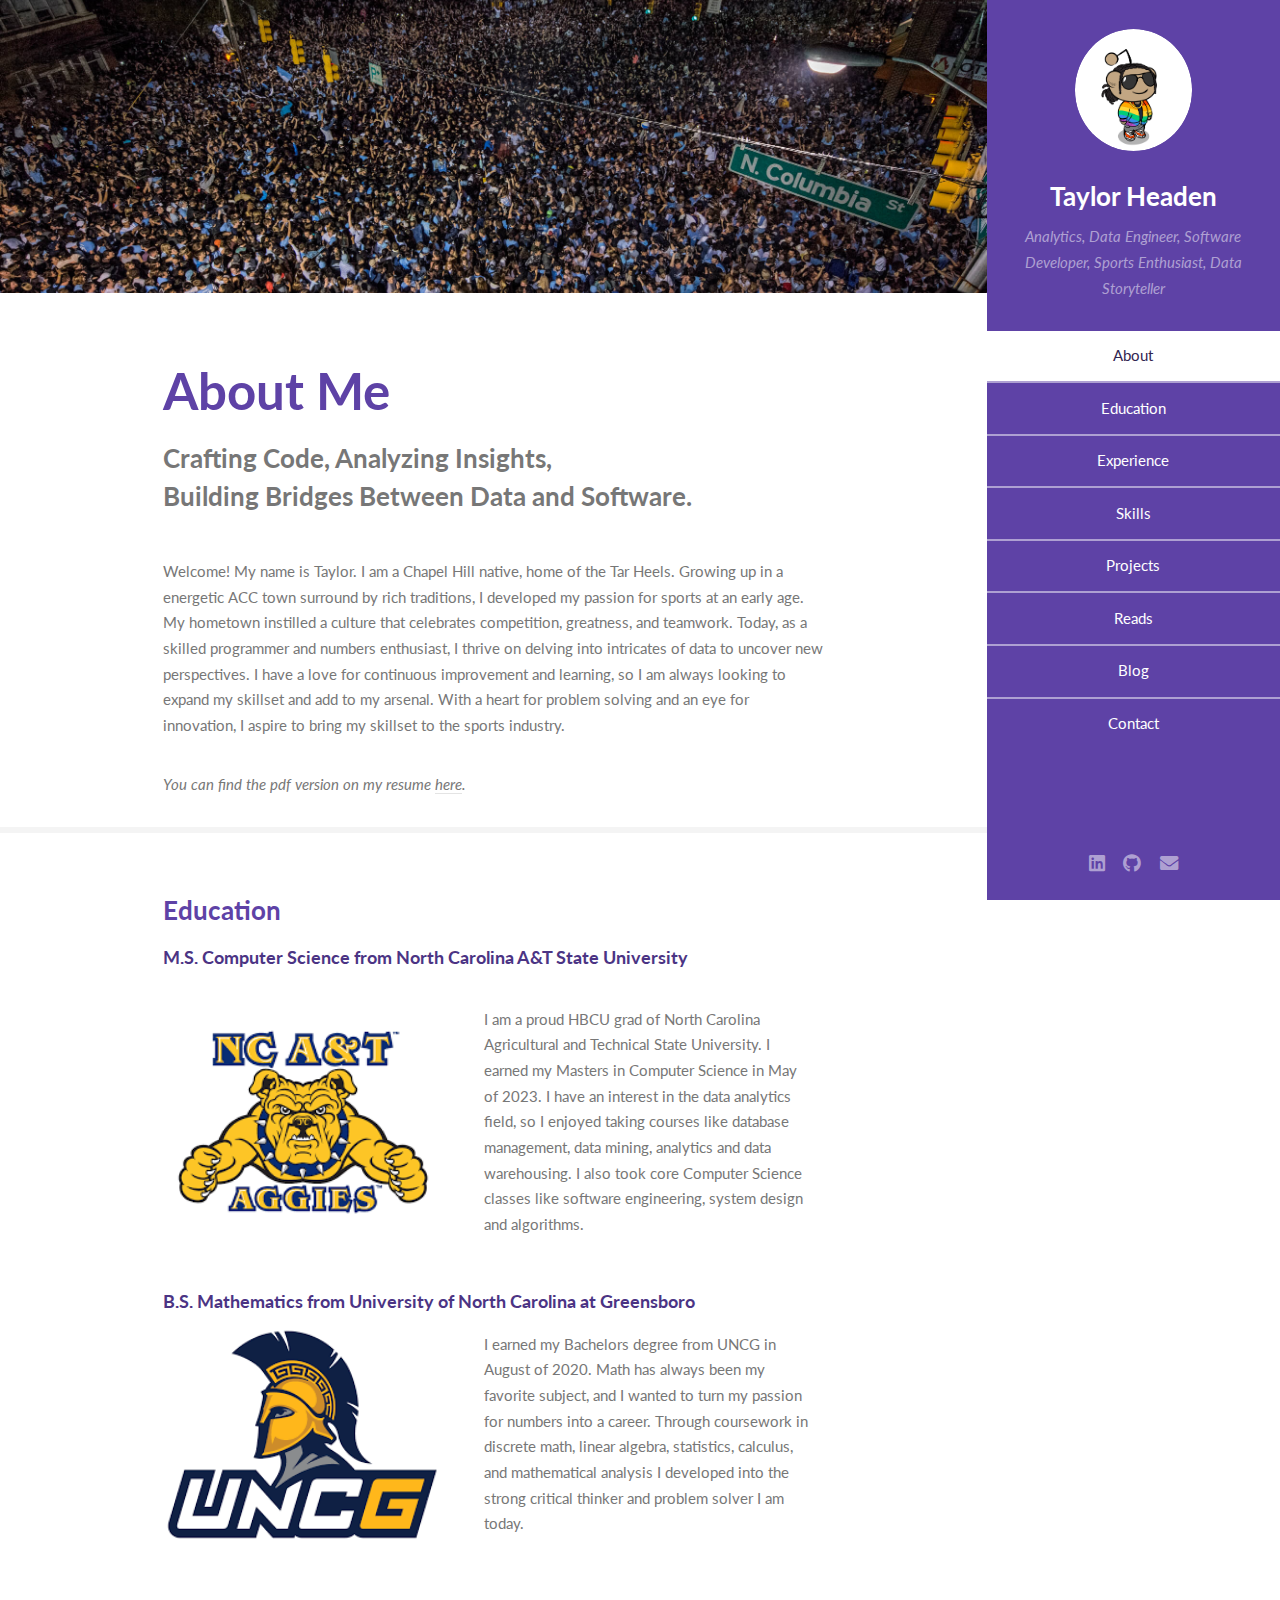
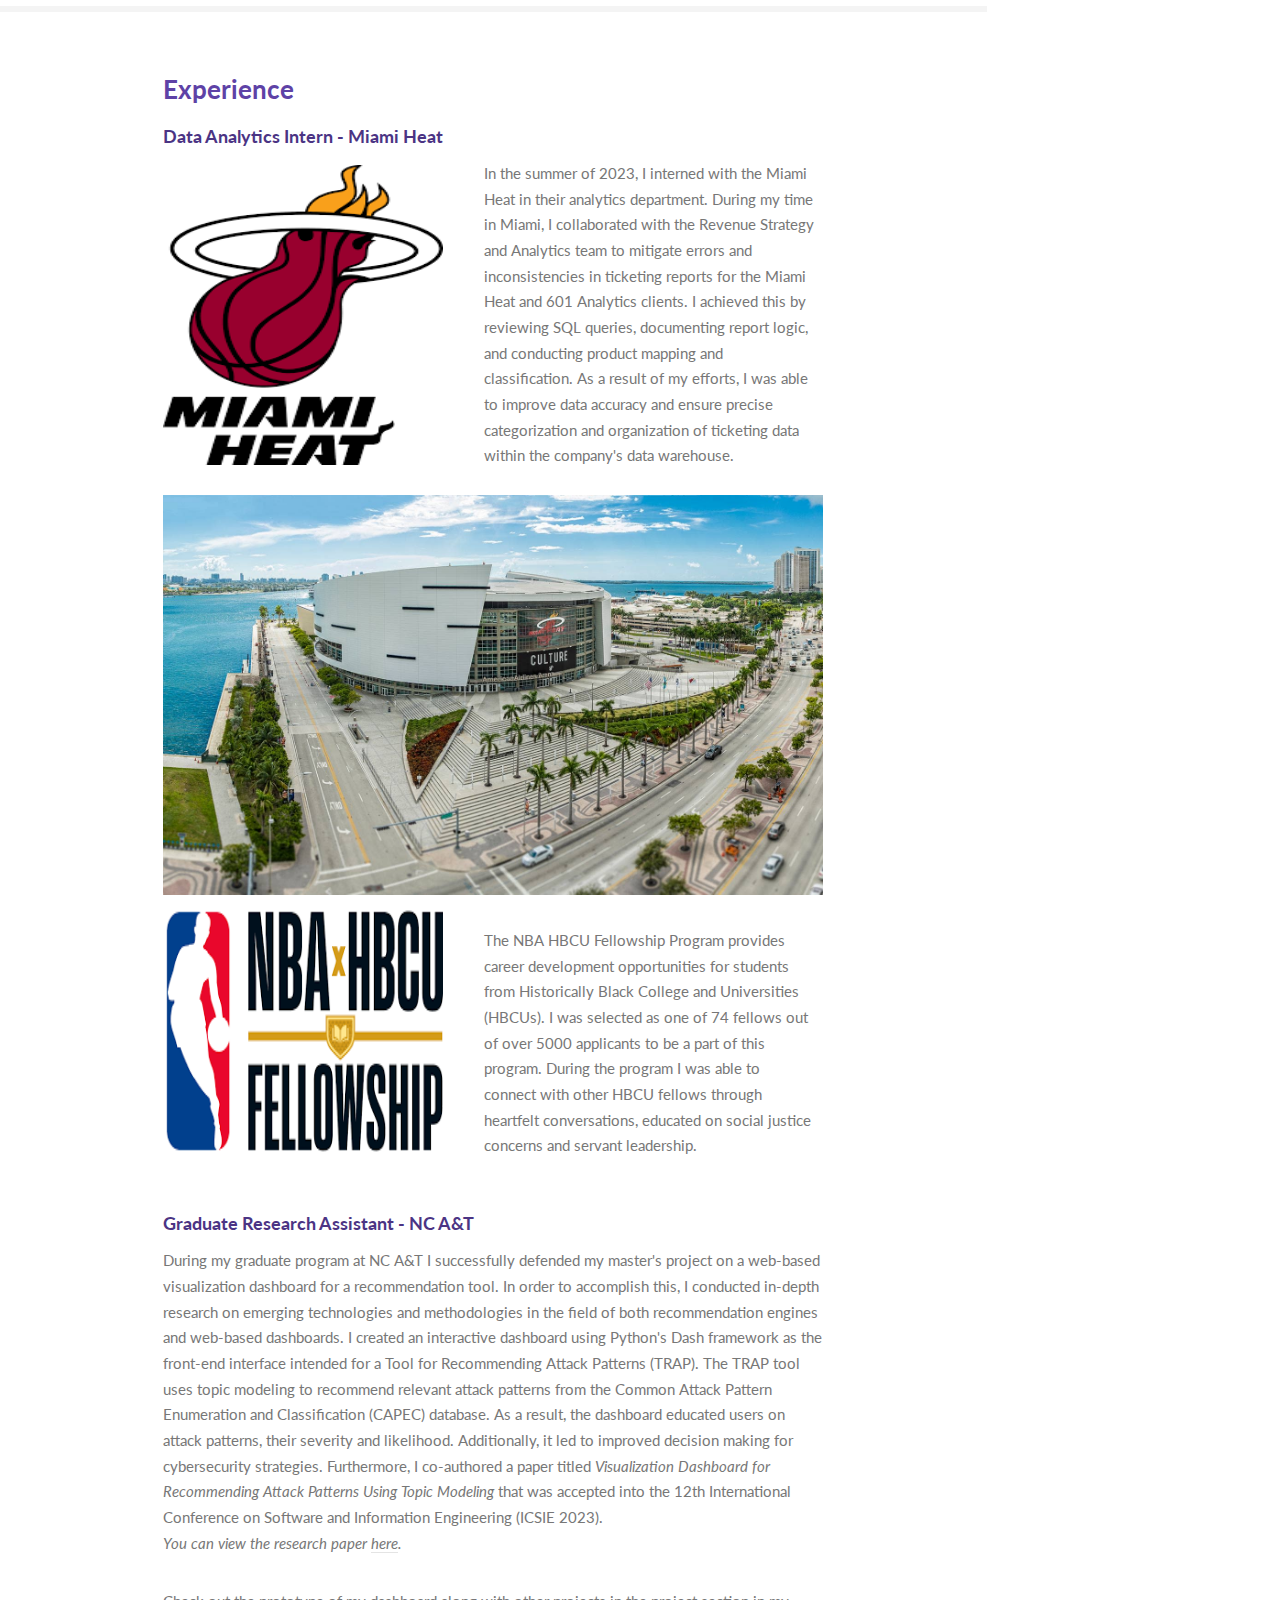
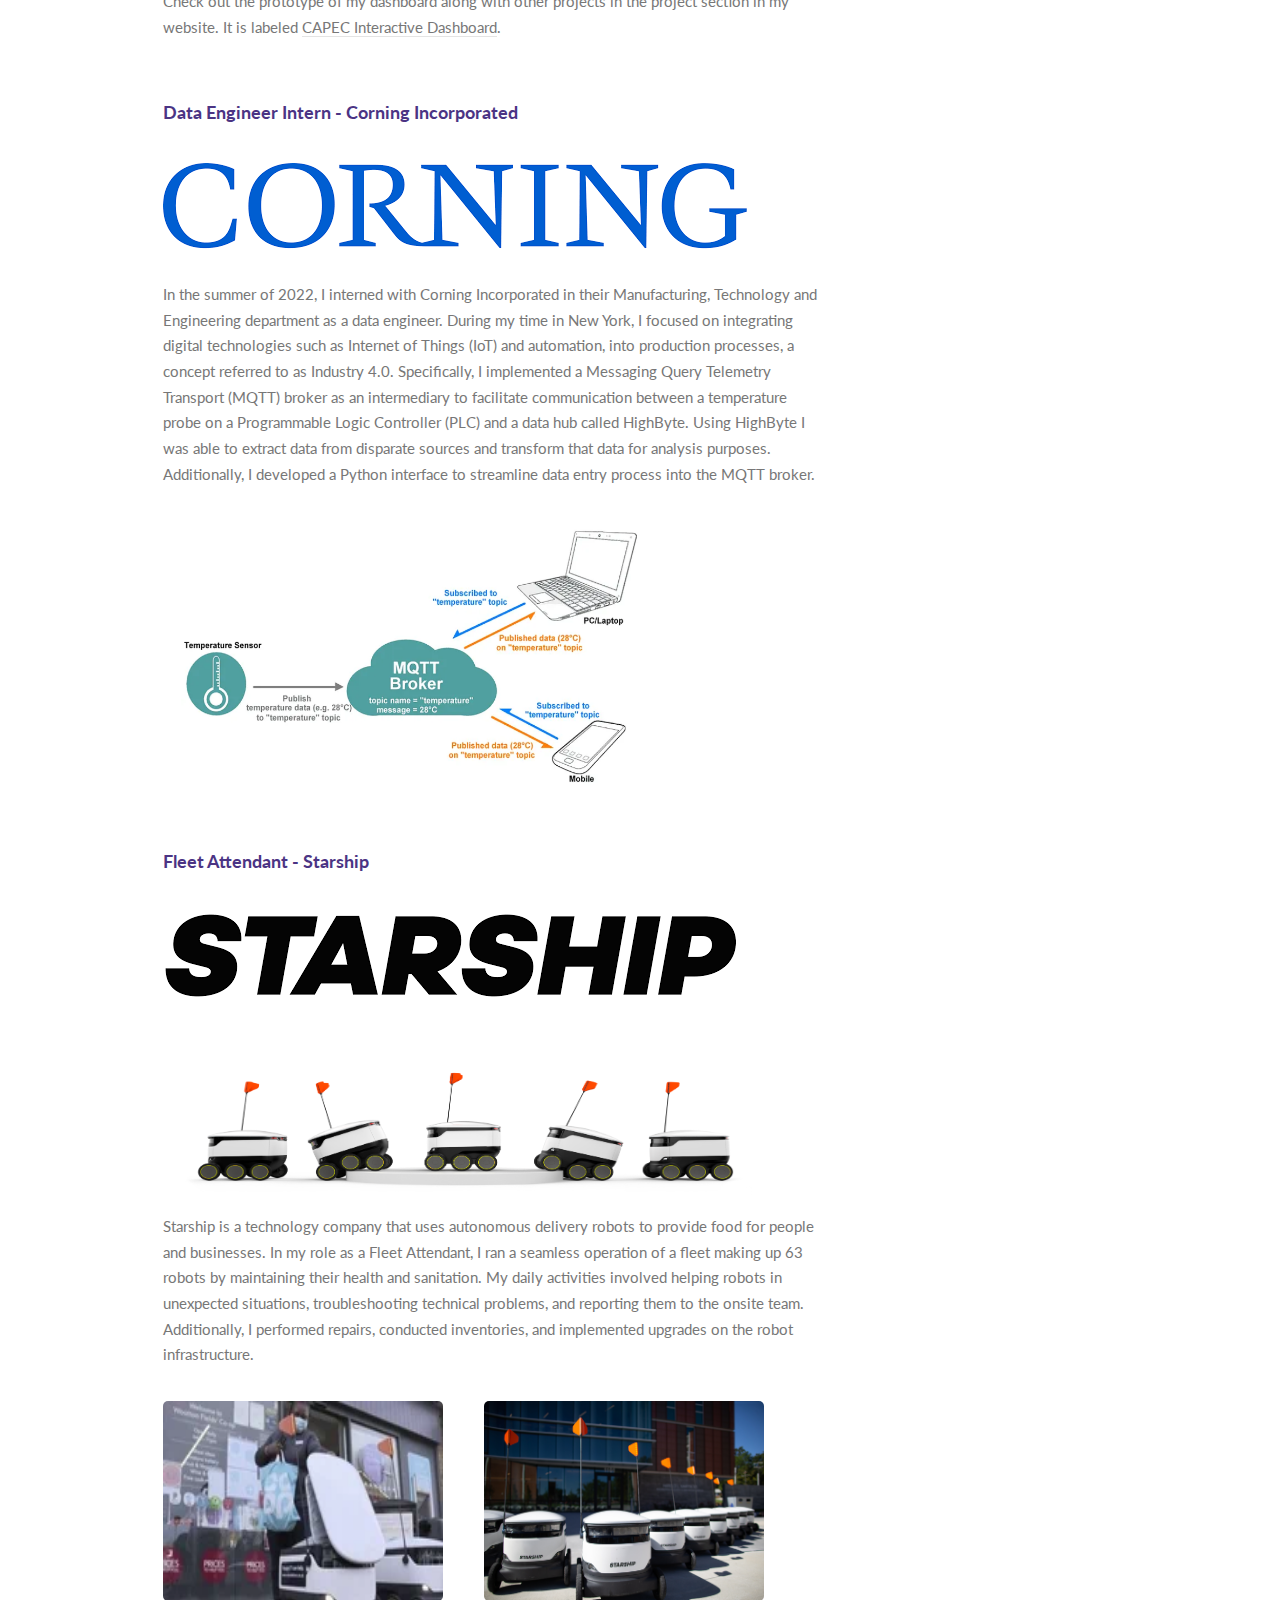
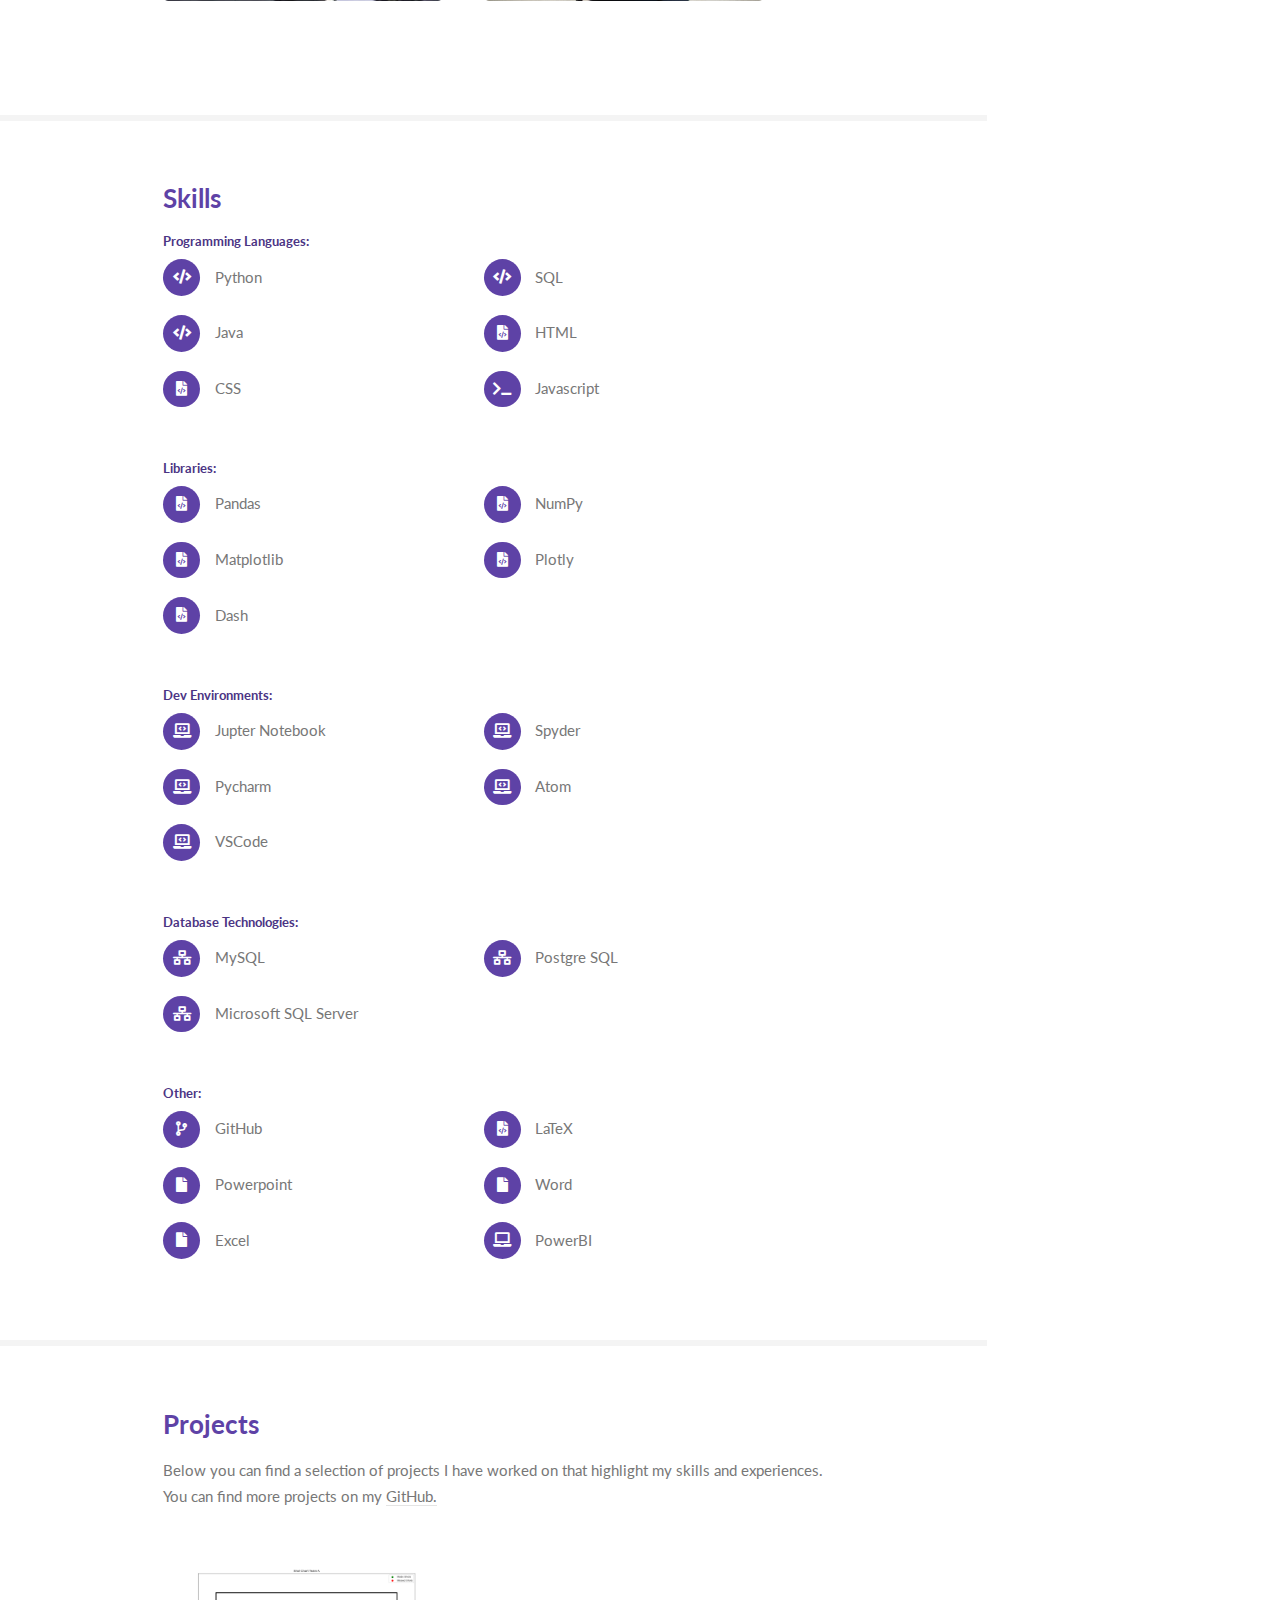
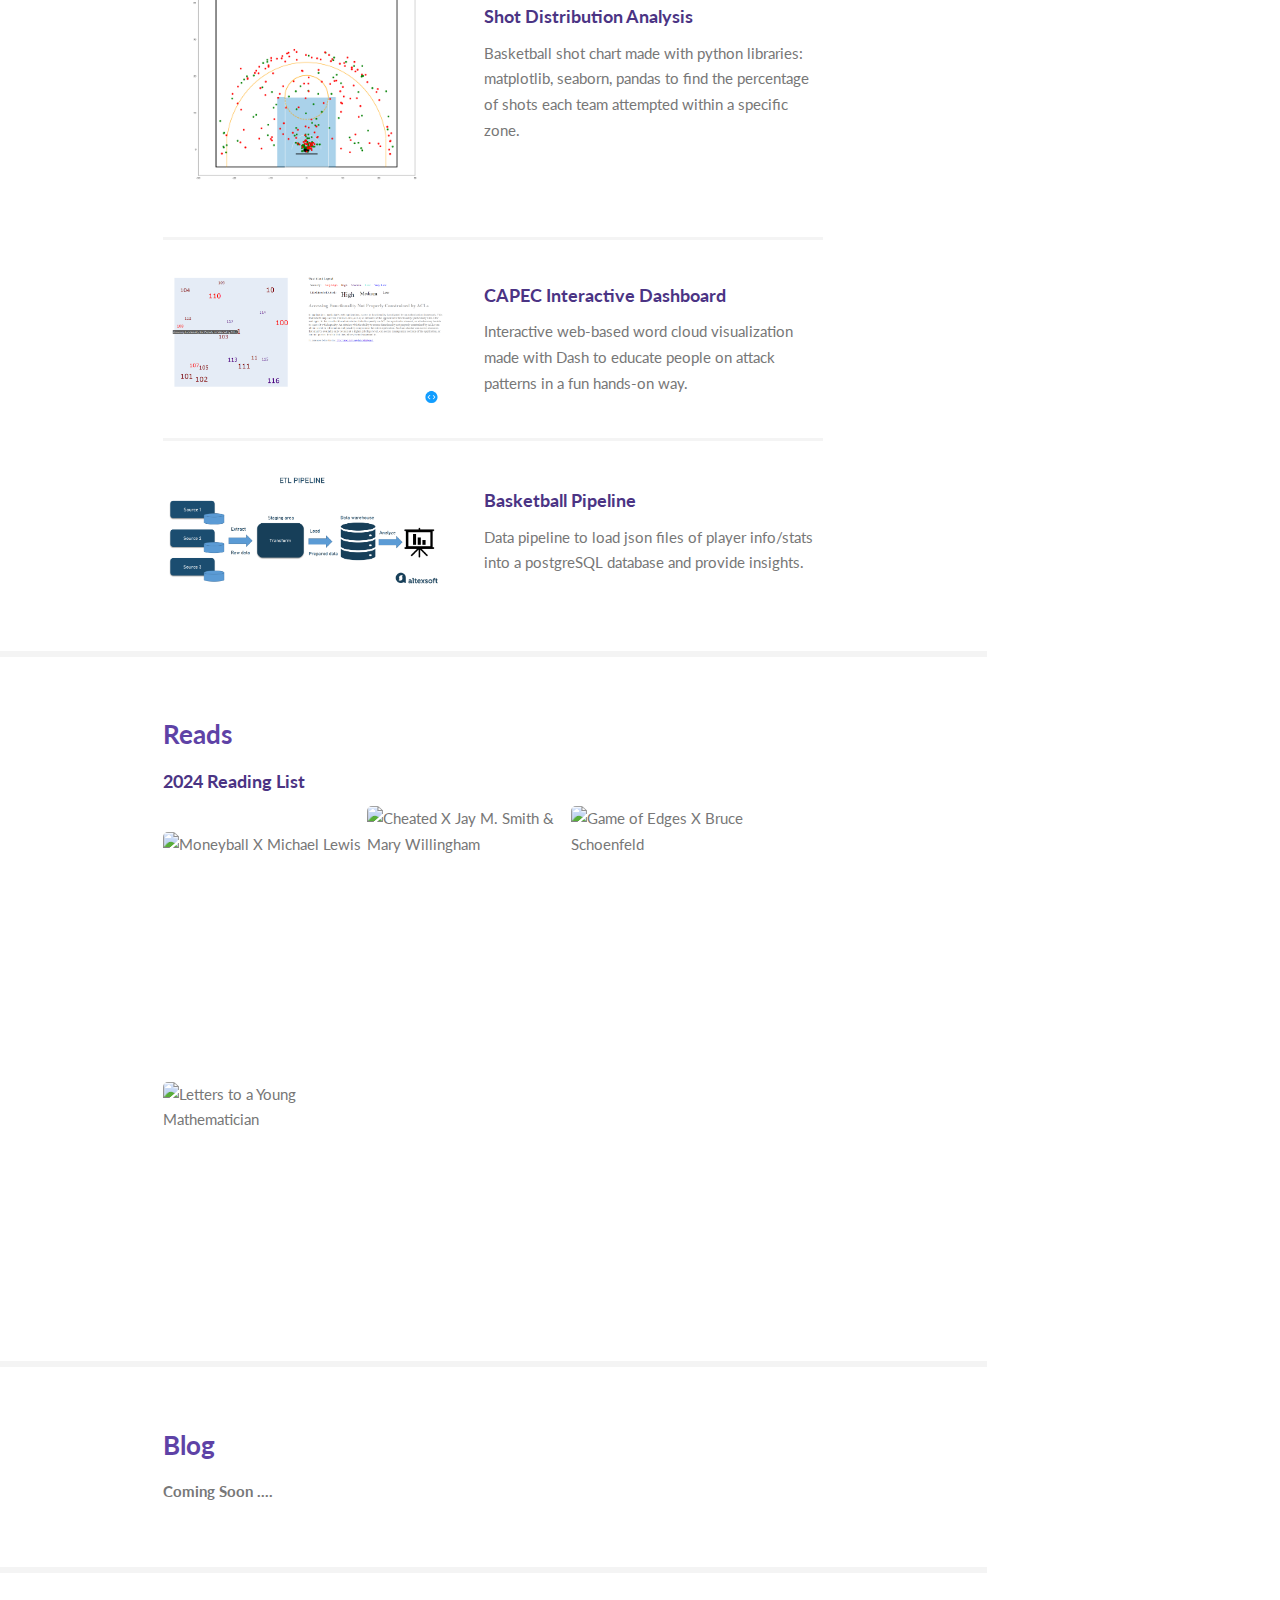
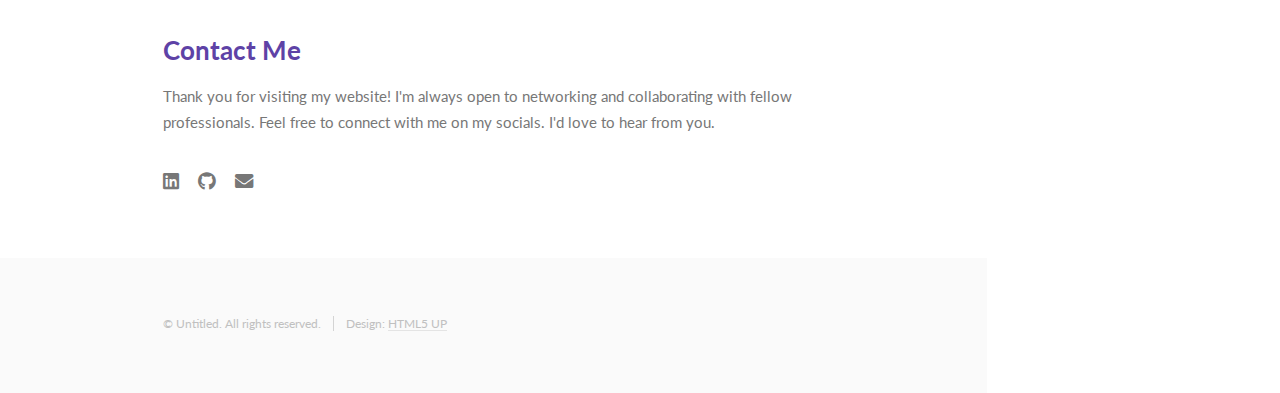
==== index.html @ 5b816ef4 "Update index.html" ====
<!DOCTYPE HTML>
<!--
	Read Only by HTML5 UP
	html5up.net | @ajlkn
	Free for personal and commercial use under the CCA 3.0 license (html5up.net/license)
	purple #5e42a6
	dark 49, 36, 80
	indigo 81, 83, 131
	socials #aea0d2
-->
<html>
	<head>
		<title>Taylor's Portfolio Website</title>
		<meta charset="utf-8" />
		<meta name="viewport" content="width=device-width, initial-scale=1, user-scalable=no" />
		<link rel="stylesheet" href="assets/css/main.css" />
	</head>
	<body class="is-preload">

		<!-- Header -->
			<section id="header">
				<header>
					<span class="image avatar"><img src="images/avatar.png" alt="" /></span>
					<h1 id="logo"><a href="#">Taylor Headen</a></h1>
					<p>Analytics,
					Data Engineer,
					Software Developer,
					Sports Enthusiast,
					Data Storyteller</p>
				</header>
				<nav id="nav">
					<ul>
						<li><a href="#one" class="active">About</a></li>
						<li><a href="#two">Education</a></li>
						<li><a href="#three">Experience</a></li>
						<li><a href="#four">Skills</a></li>
						<li><a href="#five">Projects</a></li>
						<li><a href="#six">Reads</a></li>
						<li><a href="#seven">Blog</a></li>
						<li><a href="#eight">Contact</a></li>
					</ul>
				</nav>
				<footer>
					<ul class="icons">
						<li><a href="https://www.linkedin.com/in/taylor-headen-b6b1b6260" class="icon brands fa-linkedin"><span class="label">Twitter</span></a></li>
						<li><a href="https://github.com/IceeCodee" class="icon brands fa-github"><span class="label">Github</span></a></li>
						<li><a href="mailto:taylor21headen@gmail.com" class="icon solid fa-envelope"><span class="label">Email</span></a></li>
					</ul>
				</footer>
			</section>

		<!-- Wrapper -->
			<div id="wrapper">

				<!-- Main -->
					<div id="main">

						<!-- One -->
							<section id="one">
								<div class="image main" data-position="center">
									<img src="images/chapel_hill.jpg" alt="" />
								</div>
								<div class="container">
									<header class="major">
										<h2>About Me</h2>
										<p>Crafting Code, Analyzing Insights,<br />
										Building Bridges Between Data and Software</a>.</p>
									</header>
									<p>
										Welcome! My name is Taylor. I am a Chapel Hill native, home of the Tar Heels. Growing up in a energetic ACC town surround by rich traditions, I developed my passion for sports at an early age. My hometown instilled a culture that celebrates competition, greatness, and teamwork.
										Today, as a skilled programmer and numbers enthusiast, I thrive on delving into intricates of data to uncover
										new perspectives. I have a love for continuous improvement and learning, so I am always looking to expand my skillset and add to my arsenal.
										With a heart for problem solving and an eye for innovation, I aspire to bring my skillset to the sports industry.
									</p>
									<i>You can find the pdf version on  my resume <a href='images/resume-12.23.pdf' target="_blank">here</a>.</i>
								</div>
							</section>

						<!-- Two -->
						<section id='two'>
							<div class='container'>
								<h3>Education</h3>
								<h4>M.S. Computer Science from North Carolina A&T State University</h4>
								<div class="features">
									<article>
										<a class="image"><img src='images/NC-AT.png' alt='ncat logo'/></a>
										<div class="inner">
											<p>I am a proud HBCU grad of North Carolina Agricultural and Technical State University. I earned my Masters in Computer Science in May of 2023. I have an interest in the data analytics field, so I enjoyed taking courses like database management, data mining, analytics and data warehousing. I also took core Computer Science classes like software engineering, system design and algorithms.</p>
										</div>
										<br><br>
								<h4>B.S. Mathematics from University of North Carolina at Greensboro</h4>
								<div class="features">
									<article>
										<a class="image"><img src='images/UNCG.png' alt='uncg logo'/></a>
										<div class="inner">
											<p>I earned my Bachelors degree from UNCG in August of 2020. Math has always been my favorite subject, and I wanted to turn my passion for numbers into a career. Through coursework in discrete math, linear algebra, statistics, calculus, and mathematical analysis I developed into the strong critical thinker and problem solver I am today.</p>
										</div>
							</div>
						</section>

						<!-- Three -->
						<section id='three'>
							<div class='container'>
								<h3>Experience</h3>

								<h4>Data Analytics Intern - Miami Heat</h4>
								<div class="features">
									<article>
										<a class="image"><img src='images/miami_logo.png' alt='miami heat logo' height='300'/></a>
										<div class="inner">
											<p>
												In the summer of 2023, I interned with the Miami Heat in their analytics department.
												 During my time in Miami, I collaborated with the Revenue Strategy and Analytics team to mitigate
												 errors and inconsistencies in ticketing reports for the Miami Heat and 601 Analytics clients. I
												 achieved this by reviewing SQL queries, documenting report logic, and conducting product mapping
												 and classification. As a result of my efforts, I was able to improve data accuracy and ensure precise
												  categorization and organization of ticketing data within the company's data warehouse.
												</p>
										</div>
										<br><br>
								<img class='resize' src='images/kaseya.jpg' alt='picture of kaseya center' height="400" width='850'/>
								<a class="image"><img src='images/nba_hbcu.png' alt='nba X hbcu logo' height='250'/></a>
								<div class="inner">
									<br>
									<p>
										The NBA HBCU Fellowship Program provides career development opportunities for students from Historically Black College and Universities (HBCUs).
										I was selected as one of 74 fellows out of over 5000 applicants to be a part of this program. During the program I was able to connect with other HBCU
										fellows through heartfelt conversations, educated on social justice concerns and servant leadership.
									</p>
								</div>
								<br><br><br>
								<h4>Graduate Research Assistant - NC A&T </h4>
									<p>
										During my graduate program at NC A&T I successfully defended my master's project on a web-based visualization dashboard for a recommendation tool.
										In order to accomplish this, I conducted in-depth research on emerging technologies and methodologies in the field of both recommendation engines and web-based dashboards.
										I created an interactive dashboard using Python's Dash framework as the front-end interface intended for a Tool for Recommending Attack Patterns (TRAP). The TRAP tool uses
										topic modeling to recommend relevant attack patterns from the Common Attack Pattern Enumeration and Classification (CAPEC) database. As a result, the dashboard educated
										users on attack patterns, their severity and likelihood. Additionally, it led to improved decision making for cybersecurity strategies.
										Furthermore, I co-authored a paper titled <i>Visualization Dashboard for Recommending Attack Patterns Using Topic Modeling</i> that was accepted into the 12th International
										Conference on Software and Information Engineering (ICSIE 2023).<br> <i>You can view the research paper <a href='images/ICSIE2023-14.pdf' target="_blank">here</a>.</i>
										</p>
										<p>Check out the prototype of my dashboard  along with other projects in the project section in my website. It is labeled <a href="#five">CAPEC Interactive Dashboard</a>.
										<br><br>
								<h4> Data Engineer Intern - Corning Incorporated</h4>
								<br>
								<img class='resize' src='images/corning.jpg' alt='corning inc. logo'/>
								<br><br>
								<p>
									In the summer of 2022, I interned with Corning Incorporated in their Manufacturing, Technology and Engineering department as a data engineer.
									During my time in New York, I focused on integrating digital technologies such as Internet of Things (IoT) and automation, into production processes, a concept referred to as Industry 4.0.
									Specifically, I implemented a Messaging Query Telemetry Transport (MQTT) broker as an intermediary to facilitate communication between a temperature probe on a Programmable Logic Controller (PLC) and a data hub
									called HighByte. Using HighByte I was able to extract data from disparate sources and transform that data for analysis purposes. Additionally, I developed a Python interface to streamline data entry
									process into the MQTT broker.</p>
									<img class='resize' src='images/mqtt.png' alt='mqtt broker' width="500"/>
								<br><br><br>
								<h4>Fleet Attendant - Starship</h4>
								<br>
								<img class='resize' src='images/starship.png' alt='starship logo'/>
								<img class='resize' src='images/Starship_climbing_banner.png' alt='starship logo' height="200" width='600'/>
								<p>
									Starship is a technology company that uses autonomous delivery robots to provide food for people and
									businesses. In my role as a Fleet Attendant, I ran a seamless operation of a fleet making up 63
									robots by maintaining their health and sanitation. My daily activities involved helping robots
									in unexpected situations, troubleshooting technical problems, and reporting them to the onsite team.
									Additionally, I performed repairs, conducted inventories, and implemented upgrades on the robot infrastructure.
								</p>
															<a class="image"><img src="images/starship_gif.webp" alt="starship gif" height='200'></a>
								<a class="image"><img src="images/starship_robotfleet.jpg" alt="starship fleet" height='200'></a>
								<br><br><br>
							</div>
						</section>


						<!-- Four -->
							<section id="four">
								<div class="container">
									<h3>Skills</h3>

									<h5>Programming Languages: </h5>
									<ul class="feature-icons">
										<li class="icon solid fa-code">Python</li>
										<li class="icon solid fa-code">SQL</li>
										<li class="icon solid fa-code">Java</li>
										<li class='icon solid fa-file-code'>HTML</li>
										<li class="icon solid fa-file-code">CSS</li>
										<li class="icon solid fa-terminal">Javascript</li>
									</ul>

									<h5>Libraries: </h5>
									<ul class="feature-icons">
										<li class='icon solid fa-file-code'>Pandas</li>
										<li class='icon solid fa-file-code'>NumPy</li>
										<li class='icon solid fa-file-code'>Matplotlib</li>
										<li class='icon solid fa-file-code'>Plotly</li>
										<li class='icon solid fa-file-code'>Dash</li>

									</ul>

									<h5>Dev Environments: </h5>
									<ul class="feature-icons">
										<li class="icon solid fa-laptop-code">Jupter Notebook</li>
										<li class="icon solid fa-laptop-code">Spyder</li>
										<li class="icon solid fa-laptop-code">Pycharm</li>
										<li class="icon solid fa-laptop-code">Atom</li>
										<li class="icon solid fa-laptop-code">VSCode</li>
									</ul>

									<h5>Database Technologies: </h5>
									<ul class="feature-icons">
										<li class='icon solid fa-network-wired'>MySQL</li>
										<li class='icon solid fa-network-wired'>Postgre SQL</li>
										<li class='icon solid fa-network-wired'>Microsoft SQL Server</li>
									</ul>

									<h5>Other: </h5>
									<ul class="feature-icons">
										<li class='icon solid fa-code-branch'>GitHub</li>
										<li class='icon solid fa-file-code'>LaTeX</li>
										<li class='icon solid fa-file'>Powerpoint</li>
										<li class='icon solid fa-file'>Word</li>
										<li class='icon solid fa-file'>Excel</li>
										<li class='icon solid fa-laptop'>PowerBI</li>
									</ul>
								</div>
							</section>

						<!-- Five -->
							<section id="five">
								<div class="container">
									<h3>Projects</h3>
									<p>Below you can find a selection of projects I have worked on that highlight my skills and experiences. You can find more projects on my <a href='https://github.com/IceeCodee'>GitHub.</a></p>
									<div class="features">
										<article>
											<a href="https://github.com/IceeCodee/Shot_Distribution_Analysis"  target="_blank" class="image"><img src="images/TeamA.png" alt="" /></a>
											<div class="inner">
												<h4>Shot Distribution Analysis</h4>
												<p>Basketball shot chart made with python libraries: matplotlib, seaborn, pandas to find the percentage of shots each team attempted within a specific zone. </p>
											</div>
										</article>
										<article>
											<a href="https://github.com/IceeCodee/dash-word-cloud" target="_blank" class="image"><img src="images/capec.png" alt="" /></a>
											<div class="inner">
												<h4>CAPEC Interactive Dashboard</h4>
												<p>Interactive web-based word cloud visualization made with Dash to educate people on attack patterns in a fun hands-on way. </p>
											</div>
										</article>
										<article>
											<a href="https://github.com/IceeCodee/basketball_pipeline" target="_blank" class="image"><img src="images/etl_pipeline.png" alt="" /></a>
											<div class="inner">
												<h4>Basketball Pipeline</h4>
												<p>Data pipeline to load json files of player info/stats into a postgreSQL database and provide insights.</p>
											</div>
										</article>
									</div>
								</div>
							</section>

							<!-- Six -->
							<section id='six'>
								<div class='container'>
									<h3>Reads</h3>
									<h4>2024 Reading List</h4>
				  				<a class= 'image' href="https://www.goodreads.com/book/show/1301.Moneyball?from_search=true&from_srp=true&qid=E0KTQ0Q4pO&rank=1" target="_blank"><img src="https://images-na.ssl-images-amazon.com/images/S/compressed.photo.goodreads.com/books/1388176510i/1301.jpg" alt="Moneyball X Michael Lewis" height='250' width='200'></a>
						      <a class= 'image' href="https://www.goodreads.com/book/show/24453951-cheated" target="_blank"><img src='https://images-na.ssl-images-amazon.com/images/S/compressed.photo.goodreads.com/books/1422320522i/24453951.jpg' alt='Cheated X Jay M. Smith & Mary Willingham' height='250' width='200'></a>
						      <a class= 'image' href="https://www.goodreads.com/book/show/62585960-game-of-edges?from_search=true&from_srp=true&qid=3BJPrVYshh&rank=1" target="_blank"><img src="https://images-na.ssl-images-amazon.com/images/S/compressed.photo.goodreads.com/books/1679715824i/62585960.jpg" alt='Game of Edges X Bruce Schoenfeld' height='250' width='200'></a>
						      <a class= 'image' href="https://www.goodreads.com/book/show/537480.Letters_to_a_Young_Mathematician?ref=nav_sb_noss_l_21" target="_blank"><img src='https://images-na.ssl-images-amazon.com/images/S/compressed.photo.goodreads.com/books/1434274111i/537480.jpg' alt='Letters to a Young Mathematician' height='250' width='200'></a>
								</div>
							</section>

							<!-- Seven -->
							<section id='seven'>
								<div class='container'>
									<h3>Blog</h3>
									<p><strong>Coming Soon ....</strong></p>
								</div>
							</section>

						<!-- Eight -->
							<section id="eight">
								<div class="container">
									<h3>Contact Me</h3>
									<p>Thank you for visiting my website! I'm always open to networking and collaborating with fellow professionals. Feel free to connect with me on my socials. I'd love to hear from you.</p>
									

									<ul class="icons">
						<li><a href="https://www.linkedin.com/in/taylor-headen-b6b1b6260" class="icon brands fa-linkedin"><span class="label">Twitter</span></a></li>
						<li><a href="https://github.com/IceeCodee" class="icon brands fa-github"><span class="label">Github</span></a></li>
						<li><a href="mailto:taylor21headen@gmail.com" class="icon solid fa-envelope"><span class="label">Email</span></a></li>
					</ul>
									<!--
									<form method="post" action="#">
										<div class="row gtr-uniform">
											<div class="col-6 col-12-xsmall"><input type="text" name="name" id="name" placeholder="Name" /></div>
											<div class="col-6 col-12-xsmall"><input type="email" name="email" id="email" placeholder="Email" /></div>
											<div class="col-12"><input type="text" name="subject" id="subject" placeholder="Subject" /></div>
											<div class="col-12"><textarea name="message" id="message" placeholder="Message" rows="6"></textarea></div>
											<div class="col-12">
												<ul class="actions">
													<li><input type="submit" class="primary" value="Send Message" /></li>
													<li><input type="reset" value="Reset Form" /></li> 
												</ul>
											</div>
										</div>
									</form> -->
								</div>
							</section>


					</div>

				<!-- Footer -->
					<section id="footer">
						<div class="container">
							<ul class="copyright">
								<li>&copy; Untitled. All rights reserved.</li><li>Design: <a href="http://html5up.net">HTML5 UP</a></li>
							</ul>
						</div>
					</section>

			</div>

		<!-- Scripts -->
			<script src="assets/js/jquery.min.js"></script>
			<script src="assets/js/jquery.scrollex.min.js"></script>
			<script src="assets/js/jquery.scrolly.min.js"></script>
			<script src="assets/js/browser.min.js"></script>
			<script src="assets/js/breakpoints.min.js"></script>
			<script src="assets/js/util.js"></script>
			<script src="assets/js/main.js"></script>

	</body>
</html>
---- assets/css/main.css ----
@import url("fontawesome-all.min.css");
@import url("https://fonts.googleapis.com/css?family=Lato:400,400italic,700,700italic|Source+Code+Pro:400");

/*
	Read Only by HTML5 UP
	html5up.net | @ajlkn
	Free for personal and commercial use under the CCA 3.0 license (html5up.net/license)
*/

html, body, div, span, applet, object,
iframe, h1, h2, h3, h4, h5, h6, p, blockquote,
pre, a, abbr, acronym, address, big, cite,
code, del, dfn, em, img, ins, kbd, q, s, samp,
small, strike, strong, sub, sup, tt, var, b,
u, i, center, dl, dt, dd, ol, ul, li, fieldset,
form, label, legend, table, caption, tbody,
tfoot, thead, tr, th, td, article, aside,
canvas, details, embed, figure, figcaption,
footer, header, hgroup, menu, nav, output, ruby,
section, summary, time, mark, audio, video {
	margin: 0;
	padding: 0;
	border: 0;
	font-size: 100%;
	font: inherit;
	vertical-align: baseline;}

article, aside, details, figcaption, figure,
footer, header, hgroup, menu, nav, section {
	display: block;}


body {
	line-height: 1;
}

ol, ul {
	list-style: none;
}

blockquote, q {
	quotes: none;
}

	blockquote:before, blockquote:after, q:before, q:after {
		content: '';
		content: none;
	}

table {
	border-collapse: collapse;
	border-spacing: 0;
}

body {
	-webkit-text-size-adjust: none;
}

mark {
	background-color: transparent;
	color: inherit;
}

input::-moz-focus-inner {
	border: 0;
	padding: 0;
}

input, select, textarea {
	-moz-appearance: none;
	-webkit-appearance: none;
	-ms-appearance: none;
	appearance: none;
}

/* Basic */

	html {
		box-sizing: border-box;
	}

	*, *:before, *:after {
		box-sizing: inherit;
	}

	body {
		background: #fff;
	}

		body.is-preload *, body.is-preload *:before, body.is-preload *:after {
			-moz-animation: none !important;
			-webkit-animation: none !important;
			-ms-animation: none !important;
			animation: none !important;
			-moz-transition: none !important;
			-webkit-transition: none !important;
			-ms-transition: none !important;
			transition: none !important;
		}

	body, input, select, textarea {
		color: #777;
		font-family: "Lato", sans-serif;
		font-size: 16pt;
		font-weight: 400;
		line-height: 1.75em;
	}

	a {
		-moz-transition: color 0.2s ease-in-out, border-color 0.2s ease-in-out;
		-webkit-transition: color 0.2s ease-in-out, border-color 0.2s ease-in-out;
		-ms-transition: color 0.2s ease-in-out, border-color 0.2s ease-in-out;
		transition: color 0.2s ease-in-out, border-color 0.2s ease-in-out;
		border-bottom: solid 1px #e4e4e4;
		color: inherit;
		text-decoration: none;
	}

		a:hover {
			border-bottom-color: transparent;
			color: #312450 !important;
		}

	strong, b {
		color: #777;
		font-weight: 700;
	}

	em, i {
		font-style: italic;
	}

	p {
		margin: 0 0 2.25em 0;
		color: #777;
	}

	h1, h2, h3, h4, h5, h6 {
		color: #5e42a6;
		font-weight: 700;
		line-height: 1em;
		margin: 0 0 0.5625em 0;
	}

		h1 a, h2 a, h3 a, h4 a, h5 a, h6 a {
			border: 0;
			color: inherit;
			text-decoration: none;
		}

	h2 {
		font-size: 2em;
		line-height: 1.5em;
	}

	h3 {
		font-size: 1.75em;
		line-height: 1.5em;
	}

	h4 {
		color: #4b3484;
		font-size: 1.25em;
		line-height: 1.5em;
	}

	h5 {
		color: #4b3484;
		font-size: 0.9em;
		line-height: 1.5em;
	}

	h6 {
		font-size: 0.7em;
		line-height: 1.5em;
	}

	sub {
		font-size: 0.8em;
		position: relative;
		top: 0.5em;
	}

	sup {
		font-size: 0.8em;
		position: relative;
		top: -0.5em;
	}

	hr {
		border: 0;
		border-bottom: solid 2px #f4f4f4;
		margin: 2.25em 0;
	}

		hr.major {
			margin: 3.375em 0;
		}

	blockquote {
		border-left: solid 8px #e4e4e4;
		font-style: italic;
		margin: 0 0 2.25em 0;
		padding: 0.5em 0 0.5em 2em;
	}

	code {
		background: #555;
		border-radius: 5px;
		color: #fff;
		font-family: "Source Code Pro", monospace;
		font-size: 0.9em;
		margin: 0 0.25em;
		padding: 0.25em 0.65em;
	}

	pre {
		font-family: "Source Code Pro", monospace;
		font-size: 0.9em;
		margin: 0 0 2.25em 0;
	}

		pre code {
			-webkit-overflow-scrolling: touch;
			display: block;
			line-height: 1.5em;
			overflow-x: auto;
			padding: 1em 1.5em;
		}

	.align-left {
		text-align: left;
	}

	.align-center {
		text-align: center;
	}

	.align-right {
		text-align: right;
	}

/* Row */

	.row {
		display: flex;
		flex-wrap: wrap;
		box-sizing: border-box;
		align-items: stretch;
	}

		.row > * {
			box-sizing: border-box;
		}

		.row.gtr-uniform > * > :last-child {
			margin-bottom: 0;
		}

		.row.aln-left {
			justify-content: flex-start;
		}

		.row.aln-center {
			justify-content: center;
		}

		.row.aln-right {
			justify-content: flex-end;
		}

		.row.aln-top {
			align-items: flex-start;
		}

		.row.aln-middle {
			align-items: center;
		}

		.row.aln-bottom {
			align-items: flex-end;
		}

		.row > .imp {
			order: -1;
		}

		.row > .col-1 {
			width: 8.33333%;
		}

		.row > .off-1 {
			margin-left: 8.33333%;
		}

		.row > .col-2 {
			width: 16.66667%;
		}

		.row > .off-2 {
			margin-left: 16.66667%;
		}

		.row > .col-3 {
			width: 25%;
		}

		.row > .off-3 {
			margin-left: 25%;
		}

		.row > .col-4 {
			width: 33.33333%;
		}

		.row > .off-4 {
			margin-left: 33.33333%;
		}

		.row > .col-5 {
			width: 41.66667%;
		}

		.row > .off-5 {
			margin-left: 41.66667%;
		}

		.row > .col-6 {
			width: 50%;
		}

		.row > .off-6 {
			margin-left: 50%;
		}

		.row > .col-7 {
			width: 58.33333%;
		}

		.row > .off-7 {
			margin-left: 58.33333%;
		}

		.row > .col-8 {
			width: 66.66667%;
		}

		.row > .off-8 {
			margin-left: 66.66667%;
		}

		.row > .col-9 {
			width: 75%;
		}

		.row > .off-9 {
			margin-left: 75%;
		}

		.row > .col-10 {
			width: 83.33333%;
		}

		.row > .off-10 {
			margin-left: 83.33333%;
		}

		.row > .col-11 {
			width: 91.66667%;
		}

		.row > .off-11 {
			margin-left: 91.66667%;
		}

		.row > .col-12 {
			width: 100%;
		}

		.row > .off-12 {
			margin-left: 100%;
		}

		.row.gtr-0 {
			margin-top: 0;
			margin-left: 0em;
		}

			.row.gtr-0 > * {
				padding: 0 0 0 0em;
			}

			.row.gtr-0.gtr-uniform {
				margin-top: 0em;
			}

				.row.gtr-0.gtr-uniform > * {
					padding-top: 0em;
				}

		.row.gtr-25 {
			margin-top: 0;
			margin-left: -0.5em;
		}

			.row.gtr-25 > * {
				padding: 0 0 0 0.5em;
			}

			.row.gtr-25.gtr-uniform {
				margin-top: -0.5em;
			}

				.row.gtr-25.gtr-uniform > * {
					padding-top: 0.5em;
				}

		.row.gtr-50 {
			margin-top: 0;
			margin-left: -1em;
		}

			.row.gtr-50 > * {
				padding: 0 0 0 1em;
			}

			.row.gtr-50.gtr-uniform {
				margin-top: -1em;
			}

				.row.gtr-50.gtr-uniform > * {
					padding-top: 1em;
				}

		.row {
			margin-top: 0;
			margin-left: -2em;
		}

			.row > * {
				padding: 0 0 0 2em;
			}

			.row.gtr-uniform {
				margin-top: -2em;
			}

				.row.gtr-uniform > * {
					padding-top: 2em;
				}

		.row.gtr-150 {
			margin-top: 0;
			margin-left: -3em;
		}

			.row.gtr-150 > * {
				padding: 0 0 0 3em;
			}

			.row.gtr-150.gtr-uniform {
				margin-top: -3em;
			}

				.row.gtr-150.gtr-uniform > * {
					padding-top: 3em;
				}

		.row.gtr-200 {
			margin-top: 0;
			margin-left: -4em;
		}

			.row.gtr-200 > * {
				padding: 0 0 0 4em;
			}

			.row.gtr-200.gtr-uniform {
				margin-top: -4em;
			}

				.row.gtr-200.gtr-uniform > * {
					padding-top: 4em;
				}

		@media screen and (max-width: 1680px) {

			.row {
				display: flex;
				flex-wrap: wrap;
				box-sizing: border-box;
				align-items: stretch;
			}

				.row > * {
					box-sizing: border-box;
				}

				.row.gtr-uniform > * > :last-child {
					margin-bottom: 0;
				}

				.row.aln-left {
					justify-content: flex-start;
				}

				.row.aln-center {
					justify-content: center;
				}

				.row.aln-right {
					justify-content: flex-end;
				}

				.row.aln-top {
					align-items: flex-start;
				}

				.row.aln-middle {
					align-items: center;
				}

				.row.aln-bottom {
					align-items: flex-end;
				}

				.row > .imp-xlarge {
					order: -1;
				}

				.row > .col-1-xlarge {
					width: 8.33333%;
				}

				.row > .off-1-xlarge {
					margin-left: 8.33333%;
				}

				.row > .col-2-xlarge {
					width: 16.66667%;
				}

				.row > .off-2-xlarge {
					margin-left: 16.66667%;
				}

				.row > .col-3-xlarge {
					width: 25%;
				}

				.row > .off-3-xlarge {
					margin-left: 25%;
				}

				.row > .col-4-xlarge {
					width: 33.33333%;
				}

				.row > .off-4-xlarge {
					margin-left: 33.33333%;
				}

				.row > .col-5-xlarge {
					width: 41.66667%;
				}

				.row > .off-5-xlarge {
					margin-left: 41.66667%;
				}

				.row > .col-6-xlarge {
					width: 50%;
				}

				.row > .off-6-xlarge {
					margin-left: 50%;
				}

				.row > .col-7-xlarge {
					width: 58.33333%;
				}

				.row > .off-7-xlarge {
					margin-left: 58.33333%;
				}

				.row > .col-8-xlarge {
					width: 66.66667%;
				}

				.row > .off-8-xlarge {
					margin-left: 66.66667%;
				}

				.row > .col-9-xlarge {
					width: 75%;
				}

				.row > .off-9-xlarge {
					margin-left: 75%;
				}

				.row > .col-10-xlarge {
					width: 83.33333%;
				}

				.row > .off-10-xlarge {
					margin-left: 83.33333%;
				}

				.row > .col-11-xlarge {
					width: 91.66667%;
				}

				.row > .off-11-xlarge {
					margin-left: 91.66667%;
				}

				.row > .col-12-xlarge {
					width: 100%;
				}

				.row > .off-12-xlarge {
					margin-left: 100%;
				}

				.row.gtr-0 {
					margin-top: 0;
					margin-left: 0em;
				}

					.row.gtr-0 > * {
						padding: 0 0 0 0em;
					}

					.row.gtr-0.gtr-uniform {
						margin-top: 0em;
					}

						.row.gtr-0.gtr-uniform > * {
							padding-top: 0em;
						}

				.row.gtr-25 {
					margin-top: 0;
					margin-left: -0.5em;
				}

					.row.gtr-25 > * {
						padding: 0 0 0 0.5em;
					}

					.row.gtr-25.gtr-uniform {
						margin-top: -0.5em;
					}

						.row.gtr-25.gtr-uniform > * {
							padding-top: 0.5em;
						}

				.row.gtr-50 {
					margin-top: 0;
					margin-left: -1em;
				}

					.row.gtr-50 > * {
						padding: 0 0 0 1em;
					}

					.row.gtr-50.gtr-uniform {
						margin-top: -1em;
					}

						.row.gtr-50.gtr-uniform > * {
							padding-top: 1em;
						}

				.row {
					margin-top: 0;
					margin-left: -2em;
				}

					.row > * {
						padding: 0 0 0 2em;
					}

					.row.gtr-uniform {
						margin-top: -2em;
					}

						.row.gtr-uniform > * {
							padding-top: 2em;
						}

				.row.gtr-150 {
					margin-top: 0;
					margin-left: -3em;
				}

					.row.gtr-150 > * {
						padding: 0 0 0 3em;
					}

					.row.gtr-150.gtr-uniform {
						margin-top: -3em;
					}

						.row.gtr-150.gtr-uniform > * {
							padding-top: 3em;
						}

				.row.gtr-200 {
					margin-top: 0;
					margin-left: -4em;
				}

					.row.gtr-200 > * {
						padding: 0 0 0 4em;
					}

					.row.gtr-200.gtr-uniform {
						margin-top: -4em;
					}

						.row.gtr-200.gtr-uniform > * {
							padding-top: 4em;
						}

		}

		@media screen and (max-width: 1280px) {

			.row {
				display: flex;
				flex-wrap: wrap;
				box-sizing: border-box;
				align-items: stretch;
			}

				.row > * {
					box-sizing: border-box;
				}

				.row.gtr-uniform > * > :last-child {
					margin-bottom: 0;
				}

				.row.aln-left {
					justify-content: flex-start;
				}

				.row.aln-center {
					justify-content: center;
				}

				.row.aln-right {
					justify-content: flex-end;
				}

				.row.aln-top {
					align-items: flex-start;
				}

				.row.aln-middle {
					align-items: center;
				}

				.row.aln-bottom {
					align-items: flex-end;
				}

				.row > .imp-large {
					order: -1;
				}

				.row > .col-1-large {
					width: 8.33333%;
				}

				.row > .off-1-large {
					margin-left: 8.33333%;
				}

				.row > .col-2-large {
					width: 16.66667%;
				}

				.row > .off-2-large {
					margin-left: 16.66667%;
				}

				.row > .col-3-large {
					width: 25%;
				}

				.row > .off-3-large {
					margin-left: 25%;
				}

				.row > .col-4-large {
					width: 33.33333%;
				}

				.row > .off-4-large {
					margin-left: 33.33333%;
				}

				.row > .col-5-large {
					width: 41.66667%;
				}

				.row > .off-5-large {
					margin-left: 41.66667%;
				}

				.row > .col-6-large {
					width: 50%;
				}

				.row > .off-6-large {
					margin-left: 50%;
				}

				.row > .col-7-large {
					width: 58.33333%;
				}

				.row > .off-7-large {
					margin-left: 58.33333%;
				}

				.row > .col-8-large {
					width: 66.66667%;
				}

				.row > .off-8-large {
					margin-left: 66.66667%;
				}

				.row > .col-9-large {
					width: 75%;
				}

				.row > .off-9-large {
					margin-left: 75%;
				}

				.row > .col-10-large {
					width: 83.33333%;
				}

				.row > .off-10-large {
					margin-left: 83.33333%;
				}

				.row > .col-11-large {
					width: 91.66667%;
				}

				.row > .off-11-large {
					margin-left: 91.66667%;
				}

				.row > .col-12-large {
					width: 100%;
				}

				.row > .off-12-large {
					margin-left: 100%;
				}

				.row.gtr-0 {
					margin-top: 0;
					margin-left: 0em;
				}

					.row.gtr-0 > * {
						padding: 0 0 0 0em;
					}

					.row.gtr-0.gtr-uniform {
						margin-top: 0em;
					}

						.row.gtr-0.gtr-uniform > * {
							padding-top: 0em;
						}

				.row.gtr-25 {
					margin-top: 0;
					margin-left: -0.375em;
				}

					.row.gtr-25 > * {
						padding: 0 0 0 0.375em;
					}

					.row.gtr-25.gtr-uniform {
						margin-top: -0.375em;
					}

						.row.gtr-25.gtr-uniform > * {
							padding-top: 0.375em;
						}

				.row.gtr-50 {
					margin-top: 0;
					margin-left: -0.75em;
				}

					.row.gtr-50 > * {
						padding: 0 0 0 0.75em;
					}

					.row.gtr-50.gtr-uniform {
						margin-top: -0.75em;
					}

						.row.gtr-50.gtr-uniform > * {
							padding-top: 0.75em;
						}

				.row {
					margin-top: 0;
					margin-left: -1.5em;
				}

					.row > * {
						padding: 0 0 0 1.5em;
					}

					.row.gtr-uniform {
						margin-top: -1.5em;
					}

						.row.gtr-uniform > * {
							padding-top: 1.5em;
						}

				.row.gtr-150 {
					margin-top: 0;
					margin-left: -2.25em;
				}

					.row.gtr-150 > * {
						padding: 0 0 0 2.25em;
					}

					.row.gtr-150.gtr-uniform {
						margin-top: -2.25em;
					}

						.row.gtr-150.gtr-uniform > * {
							padding-top: 2.25em;
						}

				.row.gtr-200 {
					margin-top: 0;
					margin-left: -3em;
				}

					.row.gtr-200 > * {
						padding: 0 0 0 3em;
					}

					.row.gtr-200.gtr-uniform {
						margin-top: -3em;
					}

						.row.gtr-200.gtr-uniform > * {
							padding-top: 3em;
						}

		}

		@media screen and (max-width: 1024px) {

			.row {
				display: flex;
				flex-wrap: wrap;
				box-sizing: border-box;
				align-items: stretch;
			}

				.row > * {
					box-sizing: border-box;
				}

				.row.gtr-uniform > * > :last-child {
					margin-bottom: 0;
				}

				.row.aln-left {
					justify-content: flex-start;
				}

				.row.aln-center {
					justify-content: center;
				}

				.row.aln-right {
					justify-content: flex-end;
				}

				.row.aln-top {
					align-items: flex-start;
				}

				.row.aln-middle {
					align-items: center;
				}

				.row.aln-bottom {
					align-items: flex-end;
				}

				.row > .imp-medium {
					order: -1;
				}

				.row > .col-1-medium {
					width: 8.33333%;
				}

				.row > .off-1-medium {
					margin-left: 8.33333%;
				}

				.row > .col-2-medium {
					width: 16.66667%;
				}

				.row > .off-2-medium {
					margin-left: 16.66667%;
				}

				.row > .col-3-medium {
					width: 25%;
				}

				.row > .off-3-medium {
					margin-left: 25%;
				}

				.row > .col-4-medium {
					width: 33.33333%;
				}

				.row > .off-4-medium {
					margin-left: 33.33333%;
				}

				.row > .col-5-medium {
					width: 41.66667%;
				}

				.row > .off-5-medium {
					margin-left: 41.66667%;
				}

				.row > .col-6-medium {
					width: 50%;
				}

				.row > .off-6-medium {
					margin-left: 50%;
				}

				.row > .col-7-medium {
					width: 58.33333%;
				}

				.row > .off-7-medium {
					margin-left: 58.33333%;
				}

				.row > .col-8-medium {
					width: 66.66667%;
				}

				.row > .off-8-medium {
					margin-left: 66.66667%;
				}

				.row > .col-9-medium {
					width: 75%;
				}

				.row > .off-9-medium {
					margin-left: 75%;
				}

				.row > .col-10-medium {
					width: 83.33333%;
				}

				.row > .off-10-medium {
					margin-left: 83.33333%;
				}

				.row > .col-11-medium {
					width: 91.66667%;
				}

				.row > .off-11-medium {
					margin-left: 91.66667%;
				}

				.row > .col-12-medium {
					width: 100%;
				}

				.row > .off-12-medium {
					margin-left: 100%;
				}

				.row.gtr-0 {
					margin-top: 0;
					margin-left: 0em;
				}

					.row.gtr-0 > * {
						padding: 0 0 0 0em;
					}

					.row.gtr-0.gtr-uniform {
						margin-top: 0em;
					}

						.row.gtr-0.gtr-uniform > * {
							padding-top: 0em;
						}

				.row.gtr-25 {
					margin-top: 0;
					margin-left: -0.375em;
				}

					.row.gtr-25 > * {
						padding: 0 0 0 0.375em;
					}

					.row.gtr-25.gtr-uniform {
						margin-top: -0.375em;
					}

						.row.gtr-25.gtr-uniform > * {
							padding-top: 0.375em;
						}

				.row.gtr-50 {
					margin-top: 0;
					margin-left: -0.75em;
				}

					.row.gtr-50 > * {
						padding: 0 0 0 0.75em;
					}

					.row.gtr-50.gtr-uniform {
						margin-top: -0.75em;
					}

						.row.gtr-50.gtr-uniform > * {
							padding-top: 0.75em;
						}

				.row {
					margin-top: 0;
					margin-left: -1.5em;
				}

					.row > * {
						padding: 0 0 0 1.5em;
					}

					.row.gtr-uniform {
						margin-top: -1.5em;
					}

						.row.gtr-uniform > * {
							padding-top: 1.5em;
						}

				.row.gtr-150 {
					margin-top: 0;
					margin-left: -2.25em;
				}

					.row.gtr-150 > * {
						padding: 0 0 0 2.25em;
					}

					.row.gtr-150.gtr-uniform {
						margin-top: -2.25em;
					}

						.row.gtr-150.gtr-uniform > * {
							padding-top: 2.25em;
						}

				.row.gtr-200 {
					margin-top: 0;
					margin-left: -3em;
				}

					.row.gtr-200 > * {
						padding: 0 0 0 3em;
					}

					.row.gtr-200.gtr-uniform {
						margin-top: -3em;
					}

						.row.gtr-200.gtr-uniform > * {
							padding-top: 3em;
						}

		}

		@media screen and (max-width: 736px) {

			.row {
				display: flex;
				flex-wrap: wrap;
				box-sizing: border-box;
				align-items: stretch;
			}

				.row > * {
					box-sizing: border-box;
				}

				.row.gtr-uniform > * > :last-child {
					margin-bottom: 0;
				}

				.row.aln-left {
					justify-content: flex-start;
				}

				.row.aln-center {
					justify-content: center;
				}

				.row.aln-right {
					justify-content: flex-end;
				}

				.row.aln-top {
					align-items: flex-start;
				}

				.row.aln-middle {
					align-items: center;
				}

				.row.aln-bottom {
					align-items: flex-end;
				}

				.row > .imp-small {
					order: -1;
				}

				.row > .col-1-small {
					width: 8.33333%;
				}

				.row > .off-1-small {
					margin-left: 8.33333%;
				}

				.row > .col-2-small {
					width: 16.66667%;
				}

				.row > .off-2-small {
					margin-left: 16.66667%;
				}

				.row > .col-3-small {
					width: 25%;
				}

				.row > .off-3-small {
					margin-left: 25%;
				}

				.row > .col-4-small {
					width: 33.33333%;
				}

				.row > .off-4-small {
					margin-left: 33.33333%;
				}

				.row > .col-5-small {
					width: 41.66667%;
				}

				.row > .off-5-small {
					margin-left: 41.66667%;
				}

				.row > .col-6-small {
					width: 50%;
				}

				.row > .off-6-small {
					margin-left: 50%;
				}

				.row > .col-7-small {
					width: 58.33333%;
				}

				.row > .off-7-small {
					margin-left: 58.33333%;
				}

				.row > .col-8-small {
					width: 66.66667%;
				}

				.row > .off-8-small {
					margin-left: 66.66667%;
				}

				.row > .col-9-small {
					width: 75%;
				}

				.row > .off-9-small {
					margin-left: 75%;
				}

				.row > .col-10-small {
					width: 83.33333%;
				}

				.row > .off-10-small {
					margin-left: 83.33333%;
				}

				.row > .col-11-small {
					width: 91.66667%;
				}

				.row > .off-11-small {
					margin-left: 91.66667%;
				}

				.row > .col-12-small {
					width: 100%;
				}

				.row > .off-12-small {
					margin-left: 100%;
				}

				.row.gtr-0 {
					margin-top: 0;
					margin-left: 0em;
				}

					.row.gtr-0 > * {
						padding: 0 0 0 0em;
					}

					.row.gtr-0.gtr-uniform {
						margin-top: 0em;
					}

						.row.gtr-0.gtr-uniform > * {
							padding-top: 0em;
						}

				.row.gtr-25 {
					margin-top: 0;
					margin-left: -0.3125em;
				}

					.row.gtr-25 > * {
						padding: 0 0 0 0.3125em;
					}

					.row.gtr-25.gtr-uniform {
						margin-top: -0.3125em;
					}

						.row.gtr-25.gtr-uniform > * {
							padding-top: 0.3125em;
						}

				.row.gtr-50 {
					margin-top: 0;
					margin-left: -0.625em;
				}

					.row.gtr-50 > * {
						padding: 0 0 0 0.625em;
					}

					.row.gtr-50.gtr-uniform {
						margin-top: -0.625em;
					}

						.row.gtr-50.gtr-uniform > * {
							padding-top: 0.625em;
						}

				.row {
					margin-top: 0;
					margin-left: -1.25em;
				}

					.row > * {
						padding: 0 0 0 1.25em;
					}

					.row.gtr-uniform {
						margin-top: -1.25em;
					}

						.row.gtr-uniform > * {
							padding-top: 1.25em;
						}

				.row.gtr-150 {
					margin-top: 0;
					margin-left: -1.875em;
				}

					.row.gtr-150 > * {
						padding: 0 0 0 1.875em;
					}

					.row.gtr-150.gtr-uniform {
						margin-top: -1.875em;
					}

						.row.gtr-150.gtr-uniform > * {
							padding-top: 1.875em;
						}

				.row.gtr-200 {
					margin-top: 0;
					margin-left: -2.5em;
				}

					.row.gtr-200 > * {
						padding: 0 0 0 2.5em;
					}

					.row.gtr-200.gtr-uniform {
						margin-top: -2.5em;
					}

						.row.gtr-200.gtr-uniform > * {
							padding-top: 2.5em;
						}

		}

		@media screen and (max-width: 480px) {

			.row {
				display: flex;
				flex-wrap: wrap;
				box-sizing: border-box;
				align-items: stretch;
			}

				.row > * {
					box-sizing: border-box;
				}

				.row.gtr-uniform > * > :last-child {
					margin-bottom: 0;
				}

				.row.aln-left {
					justify-content: flex-start;
				}

				.row.aln-center {
					justify-content: center;
				}

				.row.aln-right {
					justify-content: flex-end;
				}

				.row.aln-top {
					align-items: flex-start;
				}

				.row.aln-middle {
					align-items: center;
				}

				.row.aln-bottom {
					align-items: flex-end;
				}

				.row > .imp-xsmall {
					order: -1;
				}

				.row > .col-1-xsmall {
					width: 8.33333%;
				}

				.row > .off-1-xsmall {
					margin-left: 8.33333%;
				}

				.row > .col-2-xsmall {
					width: 16.66667%;
				}

				.row > .off-2-xsmall {
					margin-left: 16.66667%;
				}

				.row > .col-3-xsmall {
					width: 25%;
				}

				.row > .off-3-xsmall {
					margin-left: 25%;
				}

				.row > .col-4-xsmall {
					width: 33.33333%;
				}

				.row > .off-4-xsmall {
					margin-left: 33.33333%;
				}

				.row > .col-5-xsmall {
					width: 41.66667%;
				}

				.row > .off-5-xsmall {
					margin-left: 41.66667%;
				}

				.row > .col-6-xsmall {
					width: 50%;
				}

				.row > .off-6-xsmall {
					margin-left: 50%;
				}

				.row > .col-7-xsmall {
					width: 58.33333%;
				}

				.row > .off-7-xsmall {
					margin-left: 58.33333%;
				}

				.row > .col-8-xsmall {
					width: 66.66667%;
				}

				.row > .off-8-xsmall {
					margin-left: 66.66667%;
				}

				.row > .col-9-xsmall {
					width: 75%;
				}

				.row > .off-9-xsmall {
					margin-left: 75%;
				}

				.row > .col-10-xsmall {
					width: 83.33333%;
				}

				.row > .off-10-xsmall {
					margin-left: 83.33333%;
				}

				.row > .col-11-xsmall {
					width: 91.66667%;
				}

				.row > .off-11-xsmall {
					margin-left: 91.66667%;
				}

				.row > .col-12-xsmall {
					width: 100%;
				}

				.row > .off-12-xsmall {
					margin-left: 100%;
				}

				.row.gtr-0 {
					margin-top: 0;
					margin-left: 0em;
				}

					.row.gtr-0 > * {
						padding: 0 0 0 0em;
					}

					.row.gtr-0.gtr-uniform {
						margin-top: 0em;
					}

						.row.gtr-0.gtr-uniform > * {
							padding-top: 0em;
						}

				.row.gtr-25 {
					margin-top: 0;
					margin-left: -0.3125em;
				}

					.row.gtr-25 > * {
						padding: 0 0 0 0.3125em;
					}

					.row.gtr-25.gtr-uniform {
						margin-top: -0.3125em;
					}

						.row.gtr-25.gtr-uniform > * {
							padding-top: 0.3125em;
						}

				.row.gtr-50 {
					margin-top: 0;
					margin-left: -0.625em;
				}

					.row.gtr-50 > * {
						padding: 0 0 0 0.625em;
					}

					.row.gtr-50.gtr-uniform {
						margin-top: -0.625em;
					}

						.row.gtr-50.gtr-uniform > * {
							padding-top: 0.625em;
						}

				.row {
					margin-top: 0;
					margin-left: -1.25em;
				}

					.row > * {
						padding: 0 0 0 1.25em;
					}

					.row.gtr-uniform {
						margin-top: -1.25em;
					}

						.row.gtr-uniform > * {
							padding-top: 1.25em;
						}

				.row.gtr-150 {
					margin-top: 0;
					margin-left: -1.875em;
				}

					.row.gtr-150 > * {
						padding: 0 0 0 1.875em;
					}

					.row.gtr-150.gtr-uniform {
						margin-top: -1.875em;
					}

						.row.gtr-150.gtr-uniform > * {
							padding-top: 1.875em;
						}

				.row.gtr-200 {
					margin-top: 0;
					margin-left: -2.5em;
				}

					.row.gtr-200 > * {
						padding: 0 0 0 2.5em;
					}

					.row.gtr-200.gtr-uniform {
						margin-top: -2.5em;
					}

						.row.gtr-200.gtr-uniform > * {
							padding-top: 2.5em;
						}

		}

/* Container */

	.container {
		margin: 0 auto;
		max-width: calc(100% - 4.5em);
		width: 45em;
	}

		.container.xsmall {
			width: 11.25em;
		}

		.container.small {
			width: 22.5em;
		}

		.container.medium {
			width: 33.75em;
		}

		.container.large {
			width: 56.25em;
		}

		.container.xlarge {
			width: 67.5em;
		}

		.container.max {
			width: 100%;
		}

		@media screen and (max-width: 1024px) {

			.container {
				width: 100% !important;
			}

		}

		@media screen and (max-width: 480px) {

			.container {
				max-width: calc(100% - 3.375em);
			}

		}

/* Section/Article */

	section.special, article.special {
		text-align: center;
	}

	header p {
		color: #777;
		position: relative;
		margin: 0 0 1.6875em 0;
	}

	header h2 + p {
		font-size: 1.25em;
		margin-top: -0.5em;
		line-height: 1.5em;
	}

	header h3 + p {
		font-size: 1.1em;
		margin-top: -0.35em;
		line-height: 1.5em;
	}

	header h4 + p,
	header h5 + p,
	header h6 + p {
		font-size: 0.9em;
		margin-top: -0.25em;
		line-height: 1.5em;
	}

	header.major h2 {
		color: #5e42a6;
		font-size: 3.5em;
	}

		header.major h2 + p {
			color: #777;
			font-size: 1.75em;
			font-weight: 700;
			margin-top: -0.75em;
		}

/* Form */

	form {
		margin: 0 0 2.25em 0;
	}

	label {
		color: #777;
		display: block;
		font-size: 0.9em;
		font-weight: 700;
		margin: 0 0 1.125em 0;
	}

	input::-moz-focus-inner {
		border: 0;
		padding: 0;
	}

	input[type="text"],
	input[type="password"],
	input[type="email"],
	select,
	textarea {
		-moz-appearance: none;
		-webkit-appearance: none;
		-ms-appearance: none;
		appearance: none;
		border-radius: 5px;
		border: none;
		border: solid 2px #e4e4e4;
		color: inherit;
		display: block;
		outline: 0;
		padding: 0 1em;
		text-decoration: none;
		width: 100%;
	}

		input[type="text"]:invalid,
		input[type="password"]:invalid,
		input[type="email"]:invalid,
		select:invalid,
		textarea:invalid {
			box-shadow: none;
		}

		input[type="text"]:focus,
		input[type="password"]:focus,
		input[type="email"]:focus,
		select:focus,
		textarea:focus {
			border-color: #5e42a6;
		}

	select {
		background-image: url("data:image/svg+xml;charset=utf8,%3Csvg xmlns='http://www.w3.org/2000/svg' width='40' height='40' preserveAspectRatio='none' viewBox='0 0 40 40'%3E%3Cpath d='M9.4,12.3l10.4,10.4l10.4-10.4c0.2-0.2,0.5-0.4,0.9-0.4c0.3,0,0.6,0.1,0.9,0.4l3.3,3.3c0.2,0.2,0.4,0.5,0.4,0.9 c0,0.4-0.1,0.6-0.4,0.9L20.7,31.9c-0.2,0.2-0.5,0.4-0.9,0.4c-0.3,0-0.6-0.1-0.9-0.4L4.3,17.3c-0.2-0.2-0.4-0.5-0.4-0.9 c0-0.4,0.1-0.6,0.4-0.9l3.3-3.3c0.2-0.2,0.5-0.4,0.9-0.4S9.1,12.1,9.4,12.3z' fill='%23e4e4e4' /%3E%3C/svg%3E");
		background-size: 1.25em;
		background-repeat: no-repeat;
		background-position: calc(100% - 1em) center;
		height: 2.75em;
		padding-right: 2.75em;
		text-overflow: ellipsis;
	}

		select option {
			color: #777;
			background: #fff;
		}

		select:focus::-ms-value {
			background-color: transparent;
		}

		select::-ms-expand {
			display: none;
		}


	input[type="text"],
	input[type="password"],
	input[type="email"],
	select {
		height: 2.75em;
	}

	textarea {
		padding: 0.75em 1em;
	}

	input[type="checkbox"],
	input[type="radio"] {
		-moz-appearance: none;
		-webkit-appearance: none;
		-ms-appearance: none;
		appearance: none;
		display: block;
		float: left;
		margin-right: -2em;
		opacity: 0;
		width: 1em;
		z-index: -1;
	}

		input[type="checkbox"] + label,
		input[type="radio"] + label {
			text-decoration: none;
			color: #888;
			cursor: pointer;
			display: inline-block;
			font-size: 1em;
			font-weight: 400;
			padding-left: 2.4em;
			padding-right: 0.75em;
			position: relative;
		}

			input[type="checkbox"] + label:before,
			input[type="radio"] + label:before {
				-moz-osx-font-smoothing: grayscale;
				-webkit-font-smoothing: antialiased;
				display: inline-block;
				font-style: normal;
				font-variant: normal;
				text-rendering: auto;
				line-height: 1;
				text-transform: none !important;
				font-family: 'Font Awesome 5 Free';
				font-weight: 900;
			}

			input[type="checkbox"] + label:before,
			input[type="radio"] + label:before {
				background: #fafafa;
				border-radius: 5px;
				border: solid 2px #e4e4e4;
				content: '';
				display: inline-block;
				font-size: 0.8em;
				height: 2.0625em;
				left: 0;
				line-height: 2.0625em;
				position: absolute;
				text-align: center;
				top: 0;
				width: 2.0625em;
			}

		input[type="checkbox"]:checked + label:before,
		input[type="radio"]:checked + label:before {
			background: #989898;
			border-color: #989898;
			color: #ffffff;
			content: '\f00c';
		}

		input[type="checkbox"]:focus + label:before,
		input[type="radio"]:focus + label:before {
			border-color: #5e42a6;
		}

	input[type="checkbox"] + label:before {
		border-radius: 5px;
	}

	input[type="radio"] + label:before {
		border-radius: 100%;
	}

	::-webkit-input-placeholder {
		color: #aaa !important;
		font-style: italic;
		opacity: 1.0;
	}

	:-moz-placeholder {
		color: #aaa !important;
		font-style: italic;
		opacity: 1.0;
	}

	::-moz-placeholder {
		color: #aaa !important;
		font-style: italic;
		opacity: 1.0;
	}

	:-ms-input-placeholder {
		color: #aaa !important;
		font-style: italic;
		opacity: 1.0;
	}

/* Box */

	.box {
		border-radius: 5px;
		border: solid 2px #e4e4e4;
		margin-bottom: 2.25em;
		padding: 1.5em;
	}

		.box > :last-child,
		.box > :last-child > :last-child,
		.box > :last-child > :last-child > :last-child {
			margin-bottom: 0;
		}

		.box.alt {
			border: 0;
			border-radius: 0;
			padding: 0;
		}

/* Icon */

	.icon {
		text-decoration: none;
		border-bottom: none;
		position: relative;
	}

		.icon:before {
			-moz-osx-font-smoothing: grayscale;
			-webkit-font-smoothing: antialiased;
			display: inline-block;
			font-style: normal;
			font-variant: normal;
			text-rendering: auto;
			line-height: 1;
			text-transform: none !important;
			font-family: 'Font Awesome 5 Free';
			font-weight: 400;
		}

		.icon > .label {
			display: none;
		}

		.icon:before {
			line-height: inherit;
		}

		.icon.solid:before {
			font-weight: 900;
		}

		.icon.brands:before {
			font-family: 'Font Awesome 5 Brands';
		}

/* Image */

	.image {
		border-radius: 5px;
		border: 0;
		display: inline-block;
		position: relative;
	}

		.image[data-position] img {
			-moz-object-fit: cover;
			-webkit-object-fit: cover;
			-ms-object-fit: cover;
			object-fit: cover;
			display: block;
			position: absolute;
			top: 0;
			left: 0;
			width: 100%;
			height: 100%;
		}

		.image[data-position="top left"] img {
			-moz-object-position: top left;
			-webkit-object-position: top left;
			-ms-object-position: top left;
			object-position: top left;
		}

		.image[data-position="top"] img {
			-moz-object-position: top;
			-webkit-object-position: top;
			-ms-object-position: top;
			object-position: top;
		}

		.image[data-position="top right"] img {
			-moz-object-position: top right;
			-webkit-object-position: top right;
			-ms-object-position: top right;
			object-position: top right;
		}

		.image[data-position="right"] img {
			-moz-object-position: right;
			-webkit-object-position: right;
			-ms-object-position: right;
			object-position: right;
		}

		.image[data-position="bottom right"] img {
			-moz-object-position: bottom right;
			-webkit-object-position: bottom right;
			-ms-object-position: bottom right;
			object-position: bottom right;
		}

		.image[data-position="bottom"] img {
			-moz-object-position: bottom;
			-webkit-object-position: bottom;
			-ms-object-position: bottom;
			object-position: bottom;
		}

		.image[data-position="bottom left"] img {
			-moz-object-position: bottom left;
			-webkit-object-position: bottom left;
			-ms-object-position: bottom left;
			object-position: bottom left;
		}

		.image[data-position="left"] img {
			-moz-object-position: left;
			-webkit-object-position: left;
			-ms-object-position: left;
			object-position: left;
		}

		.image[data-position="center"] img {
			-moz-object-position: center;
			-webkit-object-position: center;
			-ms-object-position: center;
			object-position: center;
		}

		.image[data-position="25% 25%"] img {
			-moz-object-position: 25% 25%;
			-webkit-object-position: 25% 25%;
			-ms-object-position: 25% 25%;
			object-position: 25% 25%;
		}

		.image[data-position="75% 25%"] img {
			-moz-object-position: 75% 25%;
			-webkit-object-position: 75% 25%;
			-ms-object-position: 75% 25%;
			object-position: 75% 25%;
		}

		.image[data-position="75% 75%"] img {
			-moz-object-position: 75% 75%;
			-webkit-object-position: 75% 75%;
			-ms-object-position: 75% 75%;
			object-position: 75% 75%;
		}

		.image[data-position="25% 75%"] img {
			-moz-object-position: 25% 75%;
			-webkit-object-position: 25% 75%;
			-ms-object-position: 25% 75%;
			object-position: 25% 75%;
		}

		.image img {
			border-radius: 5px;
			display: block;
		}

		.image.left {
			float: left;
			margin: 0 2.5em 2em 0;
			top: 0.25em;
		}

		.image.right {
			float: right;
			margin: 0 0 2em 2.5em;
			top: 0.25em;
		}

		.image.fit {
			display: block;
			margin: 0 0 2.25em 0;
			width: 100%;
		}

			.image.fit img {
				display: block;
				width: 100%;
			}

		.image.avatar {
			border-radius: 100%;
			overflow: hidden;
		}

			.image.avatar img {
				border-radius: 100%;
				display: block;
				width: 100%;
			}

		.image.main {
			display: block;
			height: 20em;
			border-radius: 0;
		}

			.image.main img {
				border-radius: 0;
			}

/* List */

	ol {
		list-style: decimal;
		margin: 0 0 2.25em 0;
		padding-left: 1.25em;
	}

		ol li {
			padding-left: 0.25em;
		}

	ul {
		list-style: disc;
		margin: 0 0 2.25em 0;
		padding-left: 1em;
	}

		ul li {
			padding-left: 0.5em;
		}

		ul.alt {
			list-style: none;
			padding-left: 0;
		}

			ul.alt li {
				border-top: solid 2px #f4f4f4;
				padding: 0.5em 0;
			}

				ul.alt li:first-child {
					border-top: 0;
					padding-top: 0;
				}

	dl {
		margin: 0 0 2.25em 0;
	}

/* Actions */

	ul.actions {
		display: -moz-flex;
		display: -webkit-flex;
		display: -ms-flex;
		display: flex;
		cursor: default;
		list-style: none;
		margin-left: -1.125em;
		padding-left: 0;
	}

		ul.actions li {
			padding: 0 0 0 1.125em;
			vertical-align: middle;
		}

		ul.actions.special {
			-moz-justify-content: center;
			-webkit-justify-content: center;
			-ms-justify-content: center;
			justify-content: center;
			width: 100%;
			margin-left: 0;
		}

			ul.actions.special li:first-child {
				padding-left: 0;
			}

		ul.actions.stacked {
			-moz-flex-direction: column;
			-webkit-flex-direction: column;
			-ms-flex-direction: column;
			flex-direction: column;
			margin-left: 0;
		}

			ul.actions.stacked li {
				padding: 1.125em 0 0 0;
			}

				ul.actions.stacked li:first-child {
					padding-top: 0;
				}

		ul.actions.fit {
			width: calc(100% + 1.125em);
		}

			ul.actions.fit li {
				-moz-flex-grow: 1;
				-webkit-flex-grow: 1;
				-ms-flex-grow: 1;
				flex-grow: 1;
				-moz-flex-shrink: 1;
				-webkit-flex-shrink: 1;
				-ms-flex-shrink: 1;
				flex-shrink: 1;
				width: 100%;
			}

				ul.actions.fit li > * {
					width: 100%;
				}

			ul.actions.fit.stacked {
				width: 100%;
			}

		@media screen and (max-width: 480px) {

			ul.actions:not(.fixed) {
				-moz-flex-direction: column;
				-webkit-flex-direction: column;
				-ms-flex-direction: column;
				flex-direction: column;
				margin-left: 0;
				width: 100% !important;
			}

				ul.actions:not(.fixed) li {
					-moz-flex-grow: 1;
					-webkit-flex-grow: 1;
					-ms-flex-grow: 1;
					flex-grow: 1;
					-moz-flex-shrink: 1;
					-webkit-flex-shrink: 1;
					-ms-flex-shrink: 1;
					flex-shrink: 1;
					padding: 1.125em 0 0 0;
					text-align: center;
					width: 100%;
				}

					ul.actions:not(.fixed) li > * {
						width: 100%;
					}

					ul.actions:not(.fixed) li:first-child {
						padding-top: 0;
					}

					ul.actions:not(.fixed) li input[type="submit"],
					ul.actions:not(.fixed) li input[type="reset"],
					ul.actions:not(.fixed) li input[type="button"],
					ul.actions:not(.fixed) li button,
					ul.actions:not(.fixed) li .button {
						width: 100%;
					}

						ul.actions:not(.fixed) li input[type="submit"].icon:before,
						ul.actions:not(.fixed) li input[type="reset"].icon:before,
						ul.actions:not(.fixed) li input[type="button"].icon:before,
						ul.actions:not(.fixed) li button.icon:before,
						ul.actions:not(.fixed) li .button.icon:before {
							margin-left: -0.5rem;
						}

		}

/* Feature Icons */

	ul.feature-icons {
		list-style: none;
		padding-left: 0;
	}

		ul.feature-icons li {
			text-decoration: none;
			display: inline-block;
			margin: 0 0 1.6875em 0;
			padding: 0.35em 0 0 3.5em;
			position: relative;
			vertical-align: top;
			width: 48%;
		}

			ul.feature-icons li:before {
				-moz-osx-font-smoothing: grayscale;
				-webkit-font-smoothing: antialiased;
				display: inline-block;
				font-style: normal;
				font-variant: normal;
				text-rendering: auto;
				line-height: 1;
				text-transform: none !important;
				font-family: 'Font Awesome 5 Free';
				font-weight: 400;
			}

			ul.feature-icons li:before {
				background: #5e42a6;
				border-radius: 100%;
				color: #ffffff;
				display: block;
				height: 2.5em;
				left: 0;
				line-height: 2.5em;
				position: absolute;
				text-align: center;
				top: 0;
				width: 2.5em;
			}

/* Icons */

	ul.icons {
		cursor: default;
		list-style: none;
		padding-left: 0;
	}

		ul.icons li {
			display: inline-block;
			padding: 0 1em 0 0;
		}

			ul.icons li:last-child {
				padding-right: 0 !important;
			}

			ul.icons li .icon:before {
				font-size: 1.25em;
			}

/* Table */

	.table-wrapper {
		-webkit-overflow-scrolling: touch;
		overflow-x: auto;
	}

	table {
		margin: 0 0 2.25em 0;
		width: 100%;
	}

		table tbody tr {
			border: solid 2px #f4f4f4;
			border-left: 0;
			border-right: 0;
		}

			table tbody tr:nth-child(2n + 1) {
				background-color: #fafafa;
			}

		table td {
			padding: 0.75em 0.75em;
		}

		table th {
			color: #777;
			font-size: 0.9em;
			font-weight: 700;
			padding: 0 0.75em 0.75em 0.75em;
			text-align: left;
		}

		table thead {
			border-bottom: solid 4px #e4e4e4;
		}

		table tfoot {
			border-top: solid 4px #e4e4e4;
		}

		table.alt {
			border-collapse: separate;
		}

			table.alt tbody tr td {
				border: solid 2px #e4e4e4;
				border-left-width: 0;
				border-top-width: 0;
			}

				table.alt tbody tr td:first-child {
					border-left-width: 2px;
				}

			table.alt tbody tr:first-child td {
				border-top-width: 2px;
			}

			table.alt thead {
				border-bottom: 0;
			}

			table.alt tfoot {
				border-top: 0;
			}

/* Button */

	input[type="submit"],
	input[type="reset"],
	input[type="button"],
	.button {
		-moz-appearance: none;
		-webkit-appearance: none;
		-ms-appearance: none;
		appearance: none;
		-moz-transition: background-color 0.2s ease-in-out, color 0.2s ease-in-out;
		-webkit-transition: background-color 0.2s ease-in-out, color 0.2s ease-in-out;
		-ms-transition: background-color 0.2s ease-in-out, color 0.2s ease-in-out;
		transition: background-color 0.2s ease-in-out, color 0.2s ease-in-out;
		background-color: #989898;
		border-radius: 5px;
		border: 0;
		color: #ffffff !important;
		cursor: pointer;
		display: inline-block;
		font-weight: 700;
		height: 2.75em;
		line-height: 2.75em;
		padding: 0 1.5em;
		text-align: center;
		text-decoration: none;
		white-space: nowrap;
	}

		input[type="submit"]:hover,
		input[type="reset"]:hover,
		input[type="button"]:hover,
		.button:hover {
			background-color: #a5a5a5;
			color: #ffffff !important;
		}

		input[type="submit"]:active,
		input[type="reset"]:active,
		input[type="button"]:active,
		.button:active {
			background-color: #312450;
		}

		input[type="submit"].icon,
		input[type="reset"].icon,
		input[type="button"].icon,
		.button.icon {
			padding-left: 1.35em;
		}

			input[type="submit"].icon:before,
			input[type="reset"].icon:before,
			input[type="button"].icon:before,
			.button.icon:before {
				margin-right: 0.5em;
			}

		input[type="submit"].fit,
		input[type="reset"].fit,
		input[type="button"].fit,
		.button.fit {
			width: 100%;
		}

		input[type="submit"].small,
		input[type="reset"].small,
		input[type="button"].small,
		.button.small {
			font-size: 0.8em;
		}

		input[type="submit"].large,
		input[type="reset"].large,
		input[type="button"].large,
		.button.large {
			font-size: 1.35em;
		}

		input[type="submit"].alt,
		input[type="reset"].alt,
		input[type="button"].alt,
		.button.alt {
			background-color: transparent;
			box-shadow: inset 0 0 0 2px #e4e4e4;
			color: #777 !important;
		}

			input[type="submit"].alt:hover,
			input[type="reset"].alt:hover,
			input[type="button"].alt:hover,
			.button.alt:hover {
				background-color: #f4f4f4;
				color: #777 !important;
			}

			input[type="submit"].alt:active,
			input[type="reset"].alt:active,
			input[type="button"].alt:active,
			.button.alt:active {
				background-color: #312450;
			}

			input[type="submit"].alt.icon:before,
			input[type="reset"].alt.icon:before,
			input[type="button"].alt.icon:before,
			.button.alt.icon:before {
				color: #aaa;
			}

		input[type="submit"].primary,
		input[type="reset"].primary,
		input[type="button"].primary,
		.button.primary {
			background-color: #5e42a6;
			color: #ffffff !important;
		}

			input[type="submit"].primary:hover,
			input[type="reset"].primary:hover,
			input[type="button"].primary:hover,
			.button.primary:hover {
				background-color: #7e67b7;
			}

			input[type="submit"].primary:active,
			input[type="reset"].primary:active,
			input[type="button"].primary:active,
			.button.primary:active {
				background-color: #312450;
			}

		input[type="submit"].disabled, input[type="submit"]:disabled,
		input[type="reset"].disabled,
		input[type="reset"]:disabled,
		input[type="button"].disabled,
		input[type="button"]:disabled,
		.button.disabled,
		.button:disabled {
			background-color: #888 !important;
			box-shadow: inset 0 -0.15em 0 0 rgba(0, 0, 0, 0.15);
			color: #fff !important;
			cursor: default;
			opacity: 0.25;
		}

/* Features */
	.features .resize{
		max-width: 100%;
		max-height: none;
	}
	.features article {
		border-top: solid 3px #f4f4f4;
		margin-bottom: 2.25em;
		padding-top: 2.25em;
	}

		.features article:first-child {
			border-top: 0;
			padding-top: 0;
		}

		.features article .image {
			display: inline-block;
			padding-right: 2.5em;
			vertical-align: middle;
			width: 48%;
		}

			.features article .image img {
				display: block;
				width: 100%;
			}

		.features article .inner {
			display: inline-block;
			vertical-align: middle;
			width: 50%;
		}

			.features article .inner > :last-child {
				margin-bottom: 0;
			}

/* Header */

	#header {
		display: -moz-flex;
		display: -webkit-flex;
		display: -ms-flex;
		display: flex;
		-moz-flex-direction: column;
		-webkit-flex-direction: column;
		-ms-flex-direction: column;
		flex-direction: column;
		-moz-justify-content: space-between;
		-webkit-justify-content: space-between;
		-ms-justify-content: space-between;
		justify-content: space-between;
		background: #5e42a6;
		color: #aea0d2;
		height: 100%;
		overflow-y: auto;
		position: fixed;
		text-align: center;
		top: 0;
		width: 23em;
		right: 0;
	}

		#header h1, #header h2, #header h3, #header h4, #header h5, #header h6 {
			color: #ffffff;
		}

			#header h1 a, #header h2 a, #header h3 a, #header h4 a, #header h5 a, #header h6 a {
				color: #ffffff;
			}

		#header header p {
			color: #aea0d2;
		}

		#header a {
			color: #aea0d2;
		}

			#header a:hover {
				color: #ffffff !important;
			}

		#header > header {
			-moz-flex-shrink: 0;
			-webkit-flex-shrink: 0;
			-ms-flex-shrink: 0;
			flex-shrink: 0;
			padding: 3em;
		}

			#header > header .avatar {
				display: block;
				margin: 0 auto 2.25em auto;
				width: 8em;
			}

			#header > header h1 {
				font-size: 1.75em;
				margin: 0;
			}

			#header > header p {
				color: #aea0d2;
				font-style: italic;
				margin: 1em 0 0 0;
			}

		#header > footer {
			-moz-flex-shrink: 0;
			-webkit-flex-shrink: 0;
			-ms-flex-shrink: 0;
			flex-shrink: 0;
			bottom: 0;
			left: 0;
			padding: 2em;
			width: 100%;
		}

			#header > footer .icons {
				margin: 0;
			}

				#header > footer .icons li a {
					color: #aea0d2;
				}

		#header > nav {
			-moz-flex-grow: 1;
			-webkit-flex-grow: 1;
			-ms-flex-grow: 1;
			flex-grow: 1;
		}

			#header > nav ul {
				list-style: none;
				margin: 0;
				padding: 0;
			}

				#header > nav ul li {
					border-top: solid 2px #aea0d2;
					display: block;
					padding: 0;
				}

					#header > nav ul li a {
						-moz-transition: none;
						-webkit-transition: none;
						-ms-transition: none;
						transition: none;
						border: 0;
						color: #ffffff !important;
						display: block;
						padding: 0.85em 0;
						text-decoration: none;
					}

						#header > nav ul li a.active {
							background: #fff;
							color: #312450 !important;
						}

					#header > nav ul li:first-child {
						border-top: 0;
					}

/* Wrapper */

	#wrapper {
		background: #fff;
		padding-right: 23em;
	}

/* Main */

	#main > section {
		border-top: solid 6px #f4f4f4;
	}

		#main > section > .container {
			padding: 6em 0 4em 0;
		}

		#main > section:first-child {
			border-top: 0;
		}

/* Footer */

	#footer {
		background: #fafafa;
		border-top: 0;
		color: #c0c0c0;
		overflow: hidden;
		padding: 4em 0 2em 0;
	}

		#footer .copyright {
			line-height: 1em;
			list-style: none;
			padding: 0;
		}

			#footer .copyright li {
				border-left: solid 1px #d4d4d4;
				display: inline-block;
				font-size: 0.8em;
				margin-left: 1em;
				padding-left: 1em;
			}

				#footer .copyright li:first-child {
					border-left: 0;
					margin-left: 0;
					padding-left: 0;
				}

				#footer .copyright li a {
					color: inherit;
				}

/* XLarge */

	@media screen and (max-width: 1680px) {

		/* Basic */

			body, input, select, textarea {
				font-size: 13pt;
			}

		/* Header */

			#header {
				width: 21em;
			}

				#header > header {
					padding: 2em;
				}

				#header > footer {
					padding: 1.5em;
				}

		/* Wrapper */

			#wrapper {
				padding-right: 21em;
			}

		/* Main */

			#main > section > .container {
				padding: 4em 0 2em 0;
			}

	}

/* Large */

	@media screen and (max-width: 1280px) {

		/* Basic */

			body, input, select, textarea {
				font-size: 11pt;
			}

		/* Header */

			#header {
				width: 20em;
			}

		/* Wrapper */

			#wrapper {
				padding-right: 20em;
			}

	}

/* Medium */

	#titleBar {
		display: none;
	}

	@media screen and (max-width: 1024px) {

		/* Basic */

			html, body {
				overflow-x: hidden;
			}

			body, input, select, textarea {
				font-size: 12pt;
			}

		/* Image */

			.image.left, .image.right {
				max-width: 40%;
			}

				.image.left img, .image.right img {
					width: 100%;
				}

			.image.main {
				height: 20em;
			}

		/* Header */

			#header {
				-moz-backface-visibility: hidden;
				-webkit-backface-visibility: hidden;
				-ms-backface-visibility: hidden;
				backface-visibility: hidden;
				-moz-transition: -moz-transform 0.5s ease;
				-webkit-transition: -webkit-transform 0.5s ease;
				-ms-transition: -ms-transform 0.5s ease;
				transition: transform 0.5s ease;
				display: block;
				height: 100%;
				overflow-y: auto;
				position: fixed;
				top: 0;
				width: 23em;
				z-index: 10002;
				-moz-transform: translateX(23em);
				-webkit-transform: translateX(23em);
				-ms-transform: translateX(23em);
				transform: translateX(23em);
				right: 0;
			}

				#header > footer {
					bottom: auto;
					left: auto;
					margin: 0.5em 0 0 0;
					position: relative;
					right: auto;
					top: auto;
				}

		/* Wrapper */

			#wrapper {
				-moz-backface-visibility: hidden;
				-webkit-backface-visibility: hidden;
				-ms-backface-visibility: hidden;
				backface-visibility: hidden;
				-moz-transition: -moz-transform 0.5s ease;
				-webkit-transition: -webkit-transform 0.5s ease;
				-ms-transition: -ms-transform 0.5s ease;
				transition: transform 0.5s ease;
				padding: 44px 0 1px 0;
			}

		/* Header Panel */

			#titleBar {
				-moz-backface-visibility: hidden;
				-webkit-backface-visibility: hidden;
				-ms-backface-visibility: hidden;
				backface-visibility: hidden;
				-moz-transition: -moz-transform 0.5s ease;
				-webkit-transition: -webkit-transform 0.5s ease;
				-ms-transition: -ms-transform 0.5s ease;
				transition: transform 0.5s ease;
				display: block;
				height: 44px;
				left: 0;
				position: fixed;
				top: 0;
				width: 100%;
				z-index: 10001;
				background: #222;
				color: #fff;
				min-width: 320px;
			}

				#titleBar .title {
					color: #fff;
					display: block;
					font-weight: 700;
					height: 44px;
					line-height: 44px;
					padding: 0 1em;
					width: 100%;
					text-align: left;
				}

					#titleBar .title a {
						border: 0;
						text-decoration: none;
					}

				#titleBar .toggle {
					text-decoration: none;
					height: 4em;
					position: absolute;
					top: 0;
					width: 6em;
					border: 0;
					outline: 0;
					right: 0;
				}

					#titleBar .toggle:before {
						-moz-osx-font-smoothing: grayscale;
						-webkit-font-smoothing: antialiased;
						display: inline-block;
						font-style: normal;
						font-variant: normal;
						text-rendering: auto;
						line-height: 1;
						text-transform: none !important;
						font-family: 'Font Awesome 5 Free';
						font-weight: 900;
					}

					#titleBar .toggle:before {
						background: #5e42a6;
						color: #ffffff;
						content: '\f0c9';
						display: block;
						font-size: 18px;
						height: 44px;
						line-height: 44px;
						position: absolute;
						text-align: center;
						top: 0;
						width: 64px;
						right: 0;
					}

			body.header-visible #wrapper, body.header-visible #titleBar {
				-moz-transform: translateX(-23em);
				-webkit-transform: translateX(-23em);
				-ms-transform: translateX(-23em);
				transform: translateX(-23em);
			}

			body.header-visible #header {
				-moz-transform: translateX(0);
				-webkit-transform: translateX(0);
				-ms-transform: translateX(0);
				transform: translateX(0);
			}

	}

/* Small */

	@media screen and (max-width: 736px) {

		/* Basic */

			body, input, select, textarea {
				font-size: 12pt;
			}

			h1 br, h2 br, h3 br, h4 br, h5 br, h6 br {
				display: none;
			}

			h2 {
				font-size: 1.75em;
			}

			h3 {
				font-size: 1.5em;
			}

			h4 {
				font-size: 1em;
			}

		/* Image */
			.image.resize{
				max-width: 100%;
				max-height: inherit;
			}

			.image.left {
				margin: 0 1.5em 1em 0;
			}

			.image.right {
				margin: 0 0 1em 1.5em;
			}

			.image.main {
				height: 12em;
			}

		/* Section/Article */

			header br {
				display: none;
			}

			header.major h2 {
				font-size: 2.5em;
			}

				header.major h2 + p {
					font-size: 1.5em;
				}

		/* Features */

			.features article .image {
				display: block;
				margin: 0 0 2.25em 0;
				padding-right: 0;
				width: 100%;
			}

			.features article .inner {
				display: block;
				width: 100%;
			}

		/* Header */

			#header {
				width: 17em;
				-moz-transform: translateX(17em);
				-webkit-transform: translateX(17em);
				-ms-transform: translateX(17em);
				transform: translateX(17em);
				right: 0;
			}

				#header > header {
					padding: 2em;
				}

					#header > header .avatar {
						margin: 0 auto 1.6875em auto;
						width: 6em;
					}

					#header > header h1 {
						font-size: 1.5em;
					}

					#header > header p {
						margin: 1em 0 0 0;
					}

				#header > footer {
					padding: 1.5em;
				}

		/* Main */

			#main > section > .container {
				padding: 2em 0 0 0;
			}

		/* Footer */

			#footer {
				text-align: center;
			}

				#footer .copyright li {
					border-left: 0;
					display: block;
					line-height: 1.75em;
					margin: 0.75em 0 0 0;
					padding-left: 0;
				}

					#footer .copyright li:first-child {
						margin-top: 0;
					}

		/* Header Panel */

			#titleBar .toggle {
				height: 4em;
				width: 6em;
			}

				#titleBar .toggle:before {
					font-size: 14px;
					width: 44px;
				}

			body.header-visible #wrapper, body.header-visible #titleBar {
				-moz-transform: translateX(-17em);
				-webkit-transform: translateX(-17em);
				-ms-transform: translateX(-17em);
				transform: translateX(-17em);
			}

	}

/* XSmall */

	@media screen and (max-width: 480px) {

		/* Basic */

			html, body {
				min-width: 320px;
			}

			body, input, select, textarea {
				font-size: 12pt;
			}

		/* List */

			ul.actions {
				margin: 0 0 2.25em 0;
			}

				ul.actions li {
					display: block;
					padding: 1.125em 0 0 0;
					text-align: center;
					width: 100%;
				}

					ul.actions li:first-child {
						padding-top: 0;
					}

					ul.actions li > * {
						width: 100%;
						margin: 0 !important;
					}

						ul.actions li > *.icon:before {
							margin-left: -2em;
						}

				ul.actions.small li {
					padding: 0.5625em 0 0 0;
				}

					ul.actions.small li:first-child {
						padding-top: 0;
					}

			ul.feature-icons li {
				display: block;
				width: 100%;
			}

		/* Button */

			input[type="submit"],
			input[type="reset"],
			input[type="button"],
			.button {
				padding: 0;
			}

	}
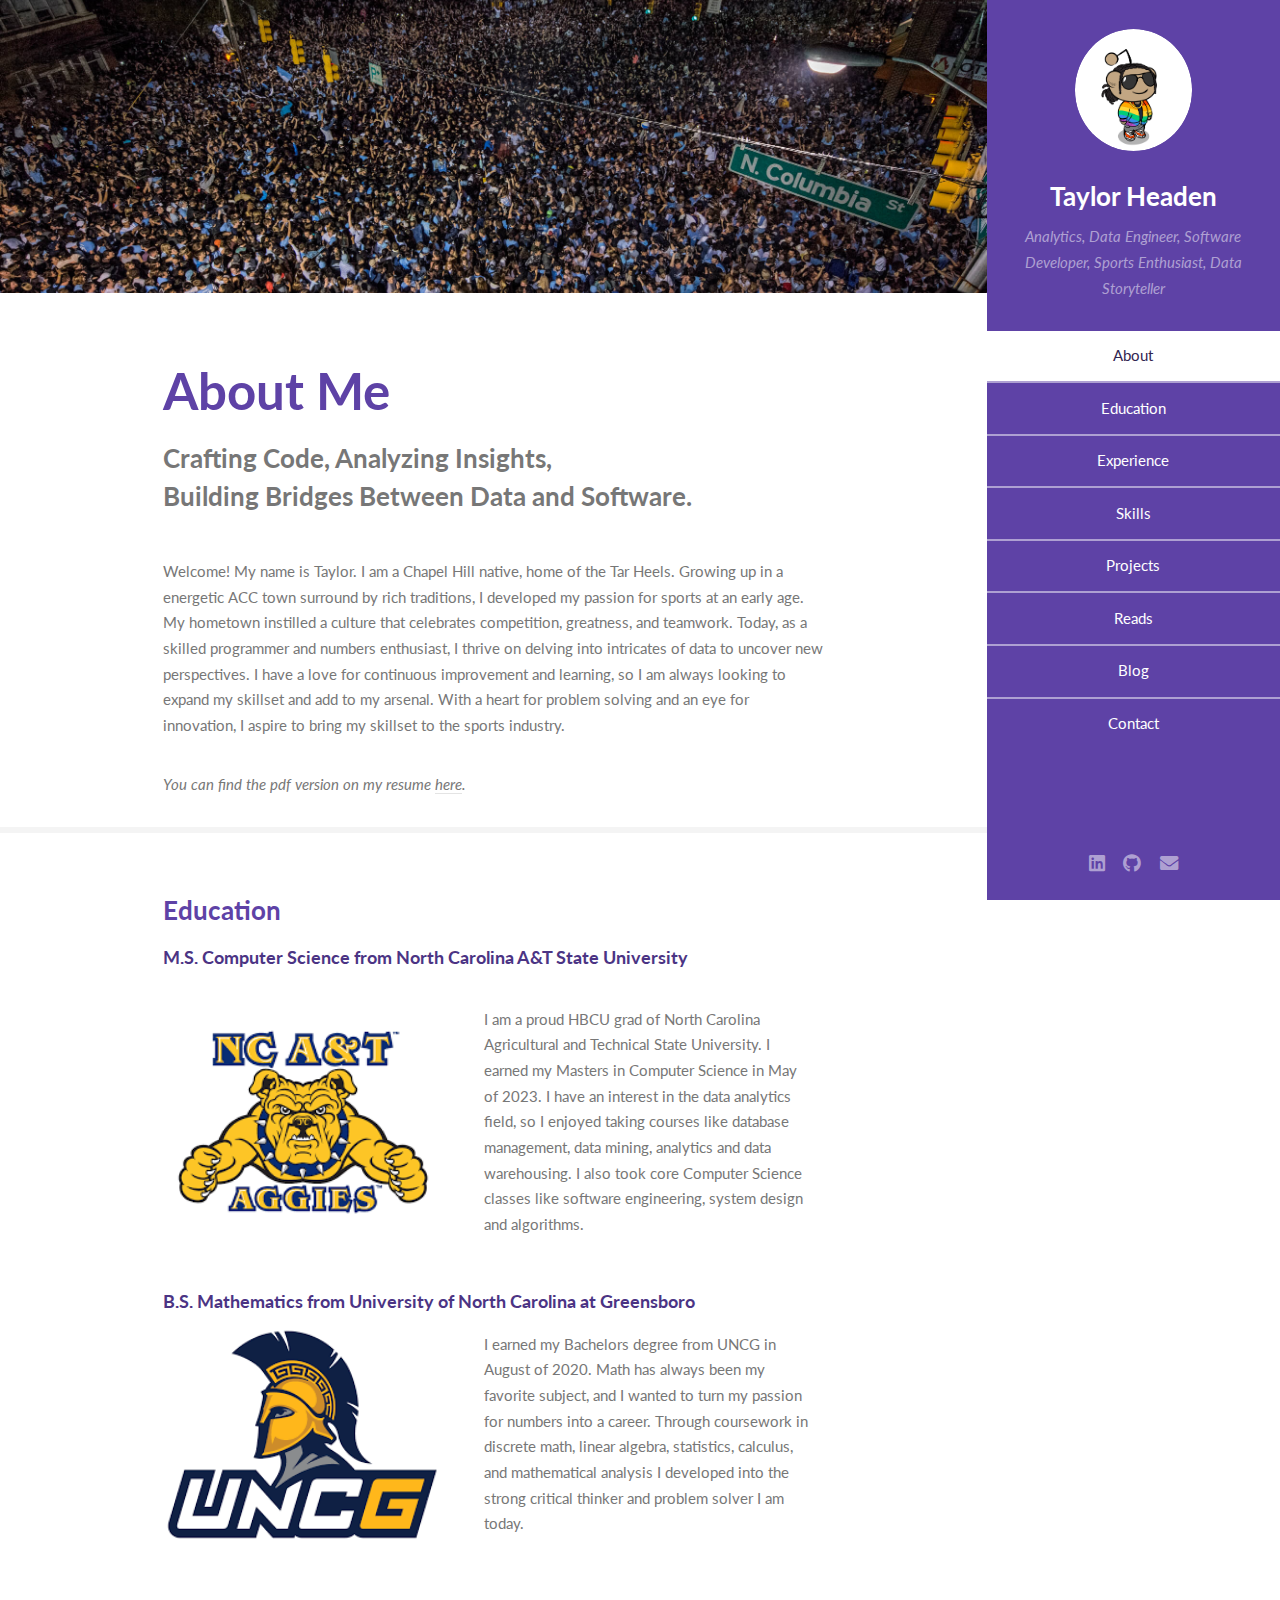
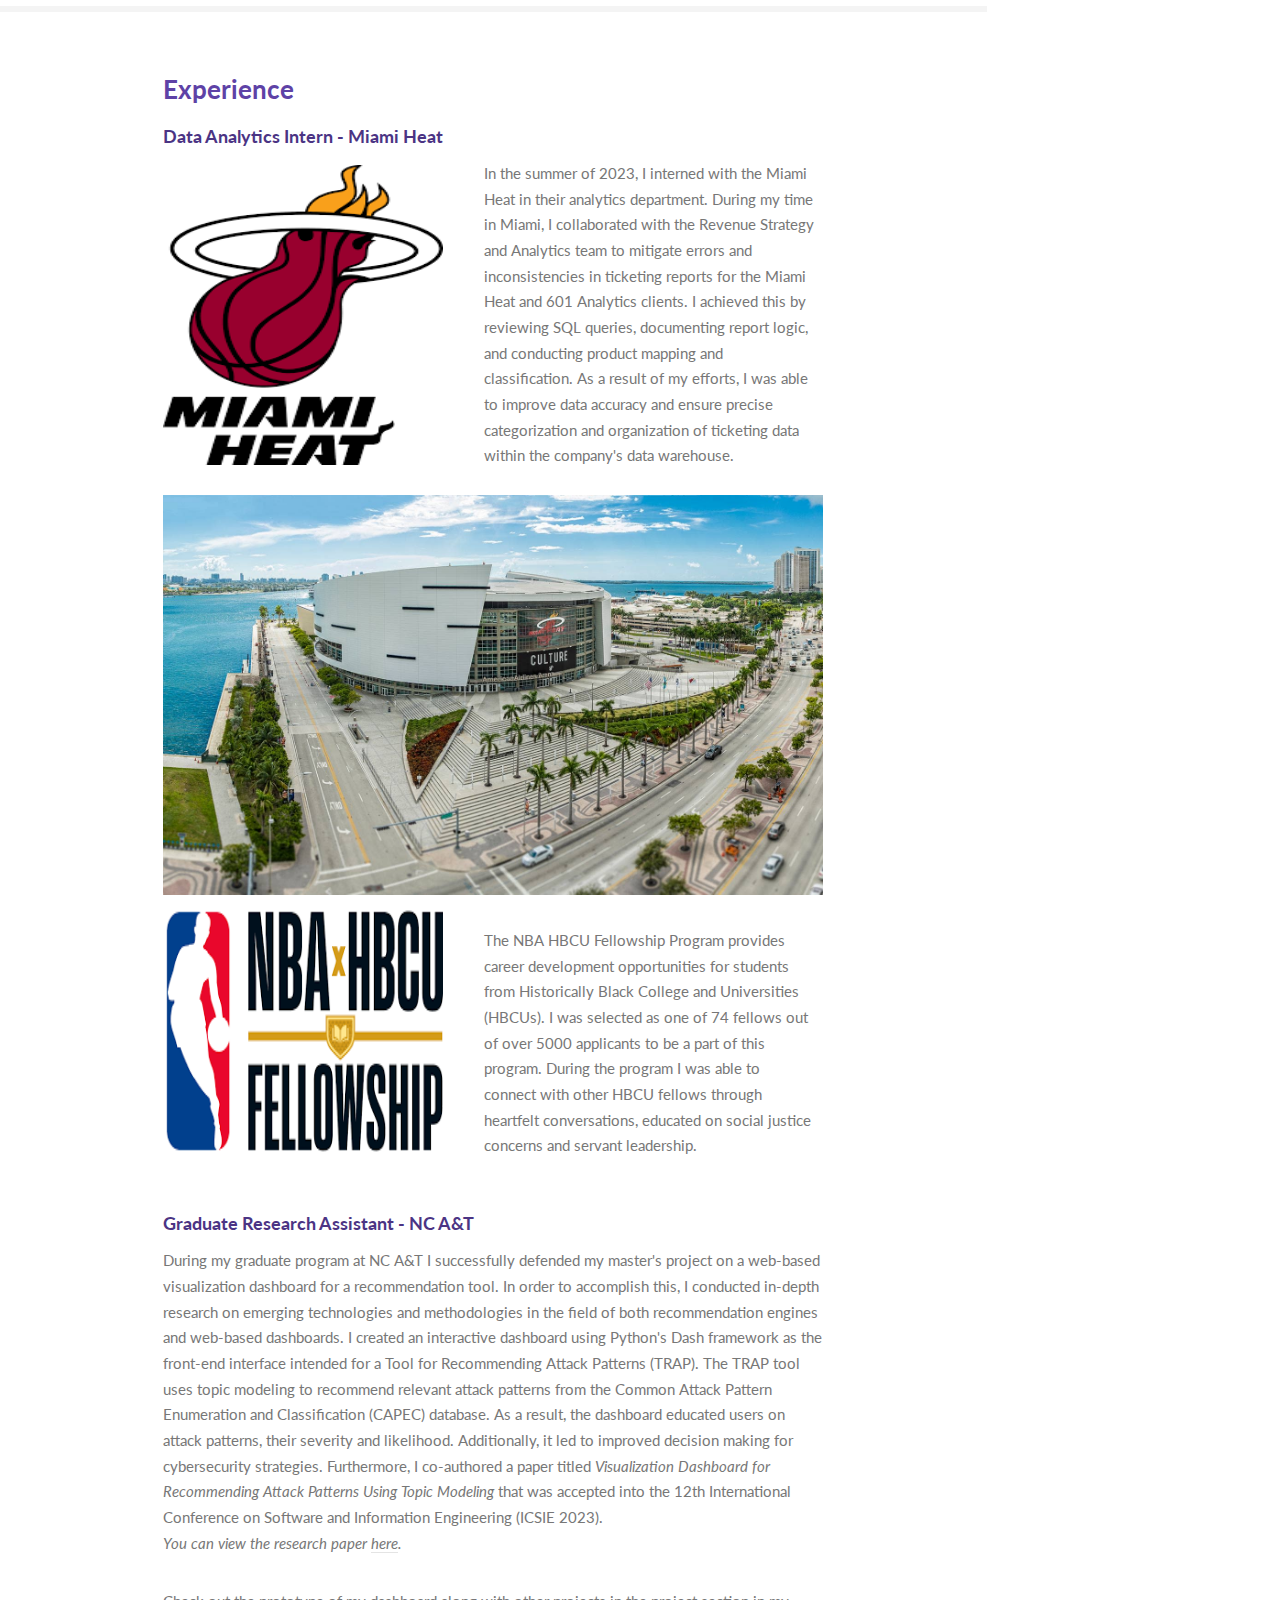
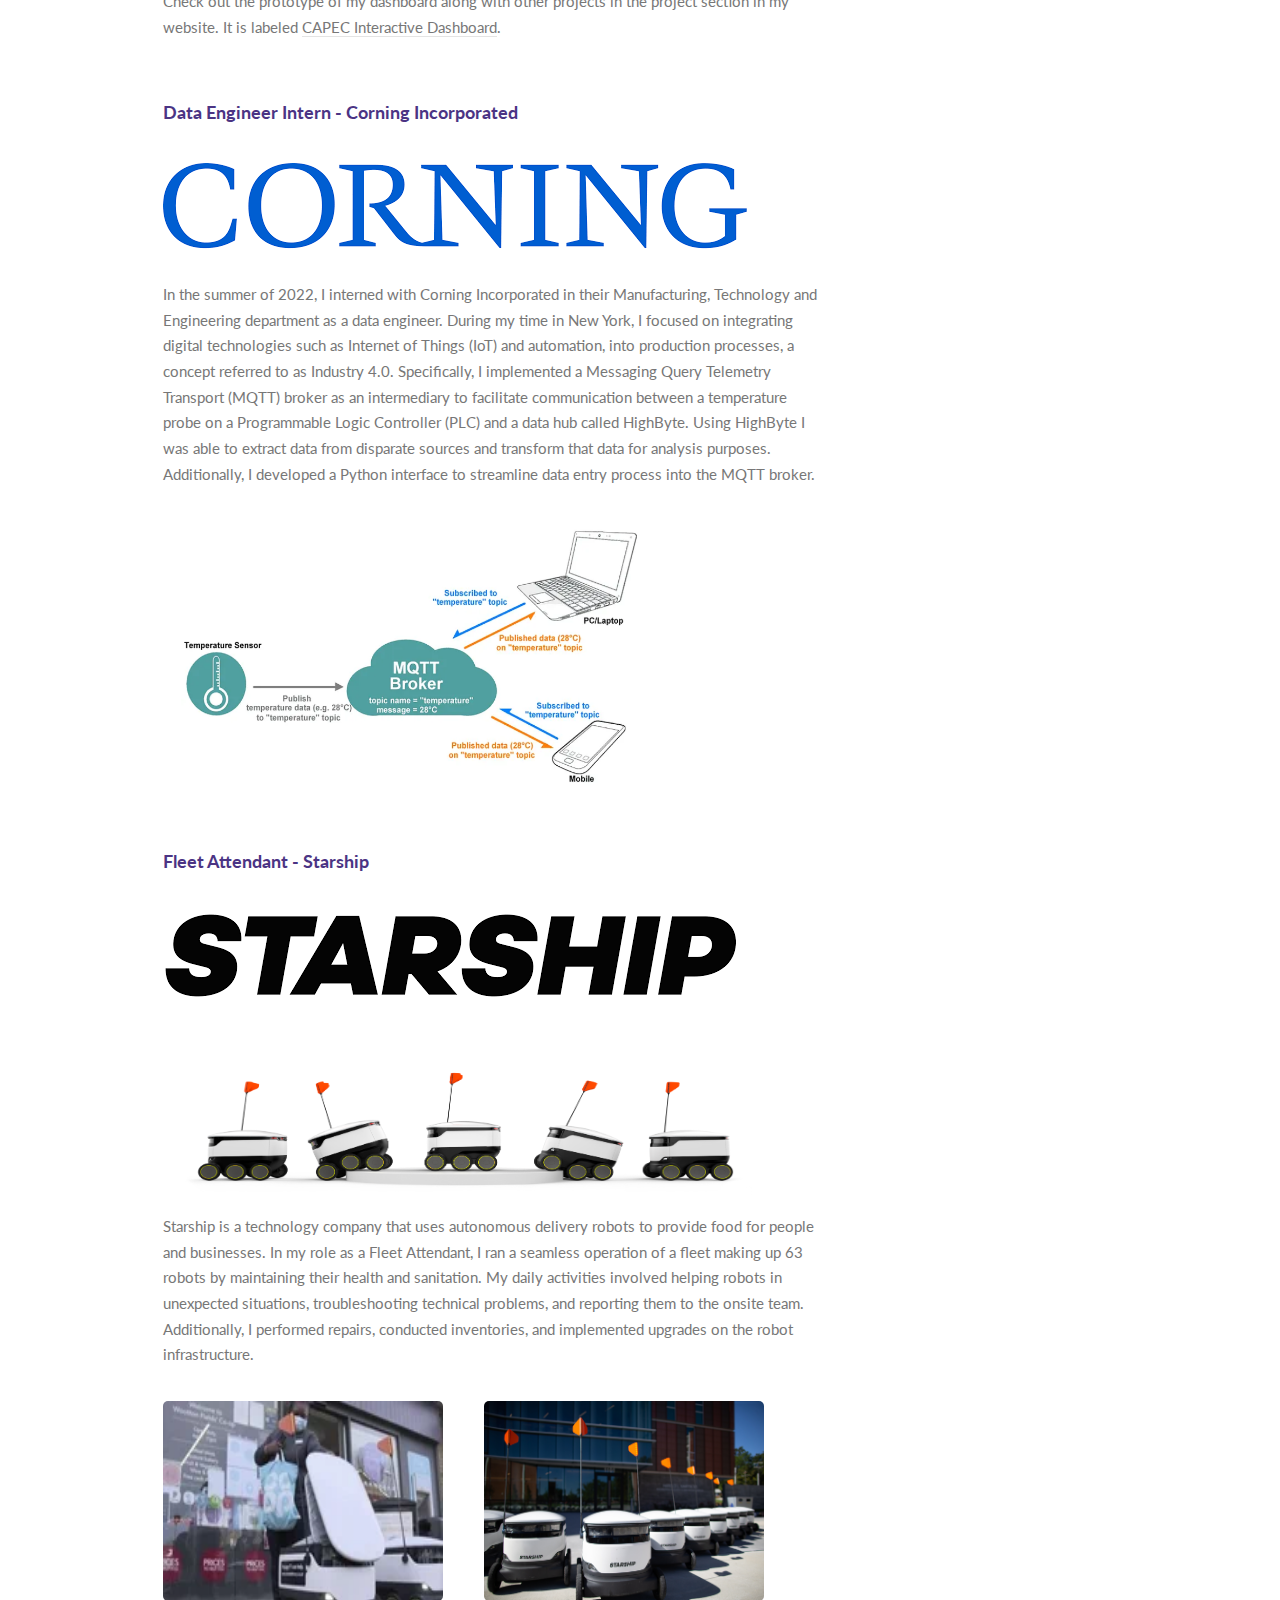
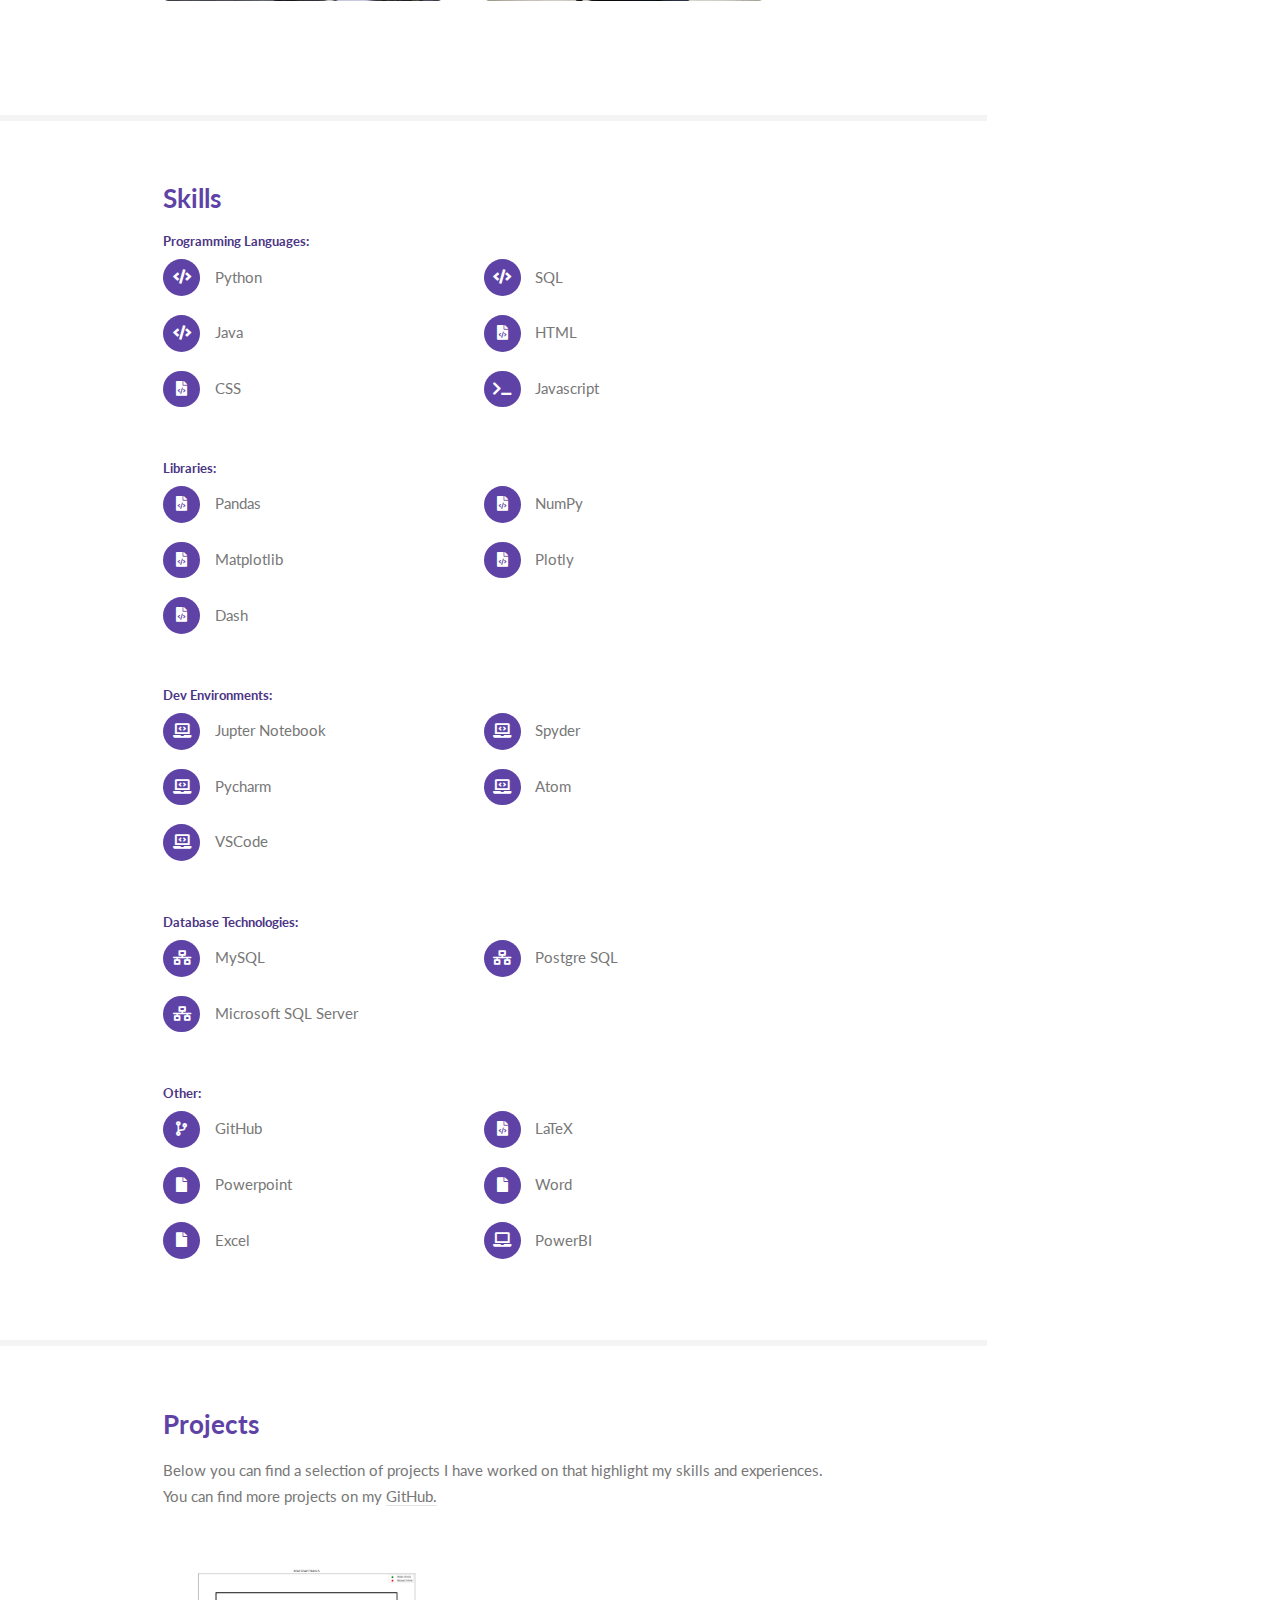
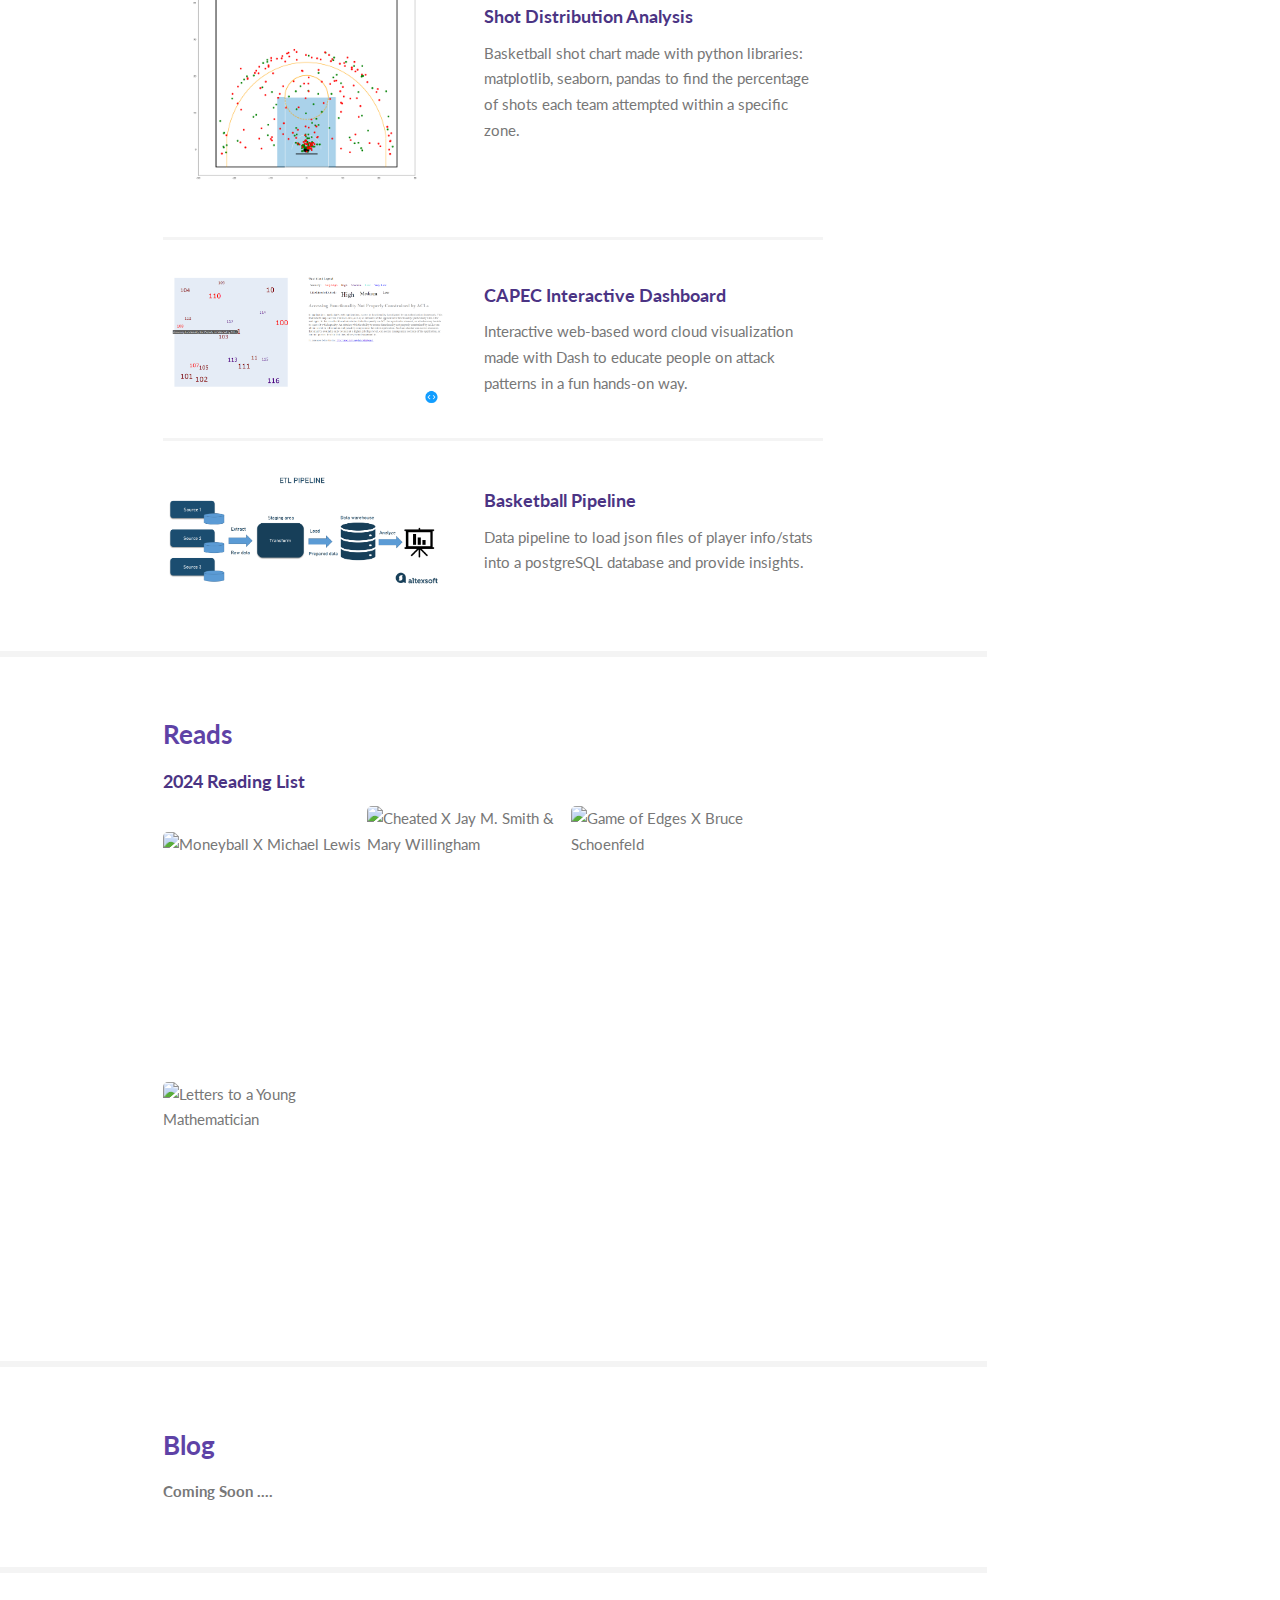
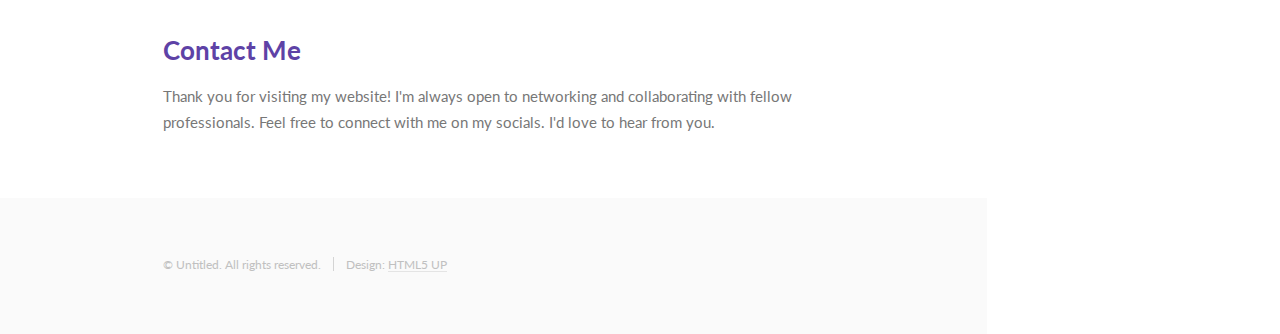
==== commit dcf0240b: "Update index.html" ====
--- a/index.html
+++ b/index.html
@@ -281,12 +281,6 @@
 									<h3>Contact Me</h3>
 									<p>Thank you for visiting my website! I'm always open to networking and collaborating with fellow professionals. Feel free to connect with me on my socials. I'd love to hear from you.</p>
 									
-
-									<ul class="icons">
-						<li><a href="https://www.linkedin.com/in/taylor-headen-b6b1b6260" class="icon brands fa-linkedin"><span class="label">Twitter</span></a></li>
-						<li><a href="https://github.com/IceeCodee" class="icon brands fa-github"><span class="label">Github</span></a></li>
-						<li><a href="mailto:taylor21headen@gmail.com" class="icon solid fa-envelope"><span class="label">Email</span></a></li>
-					</ul>
 									<!--
 									<form method="post" action="#">
 										<div class="row gtr-uniform">
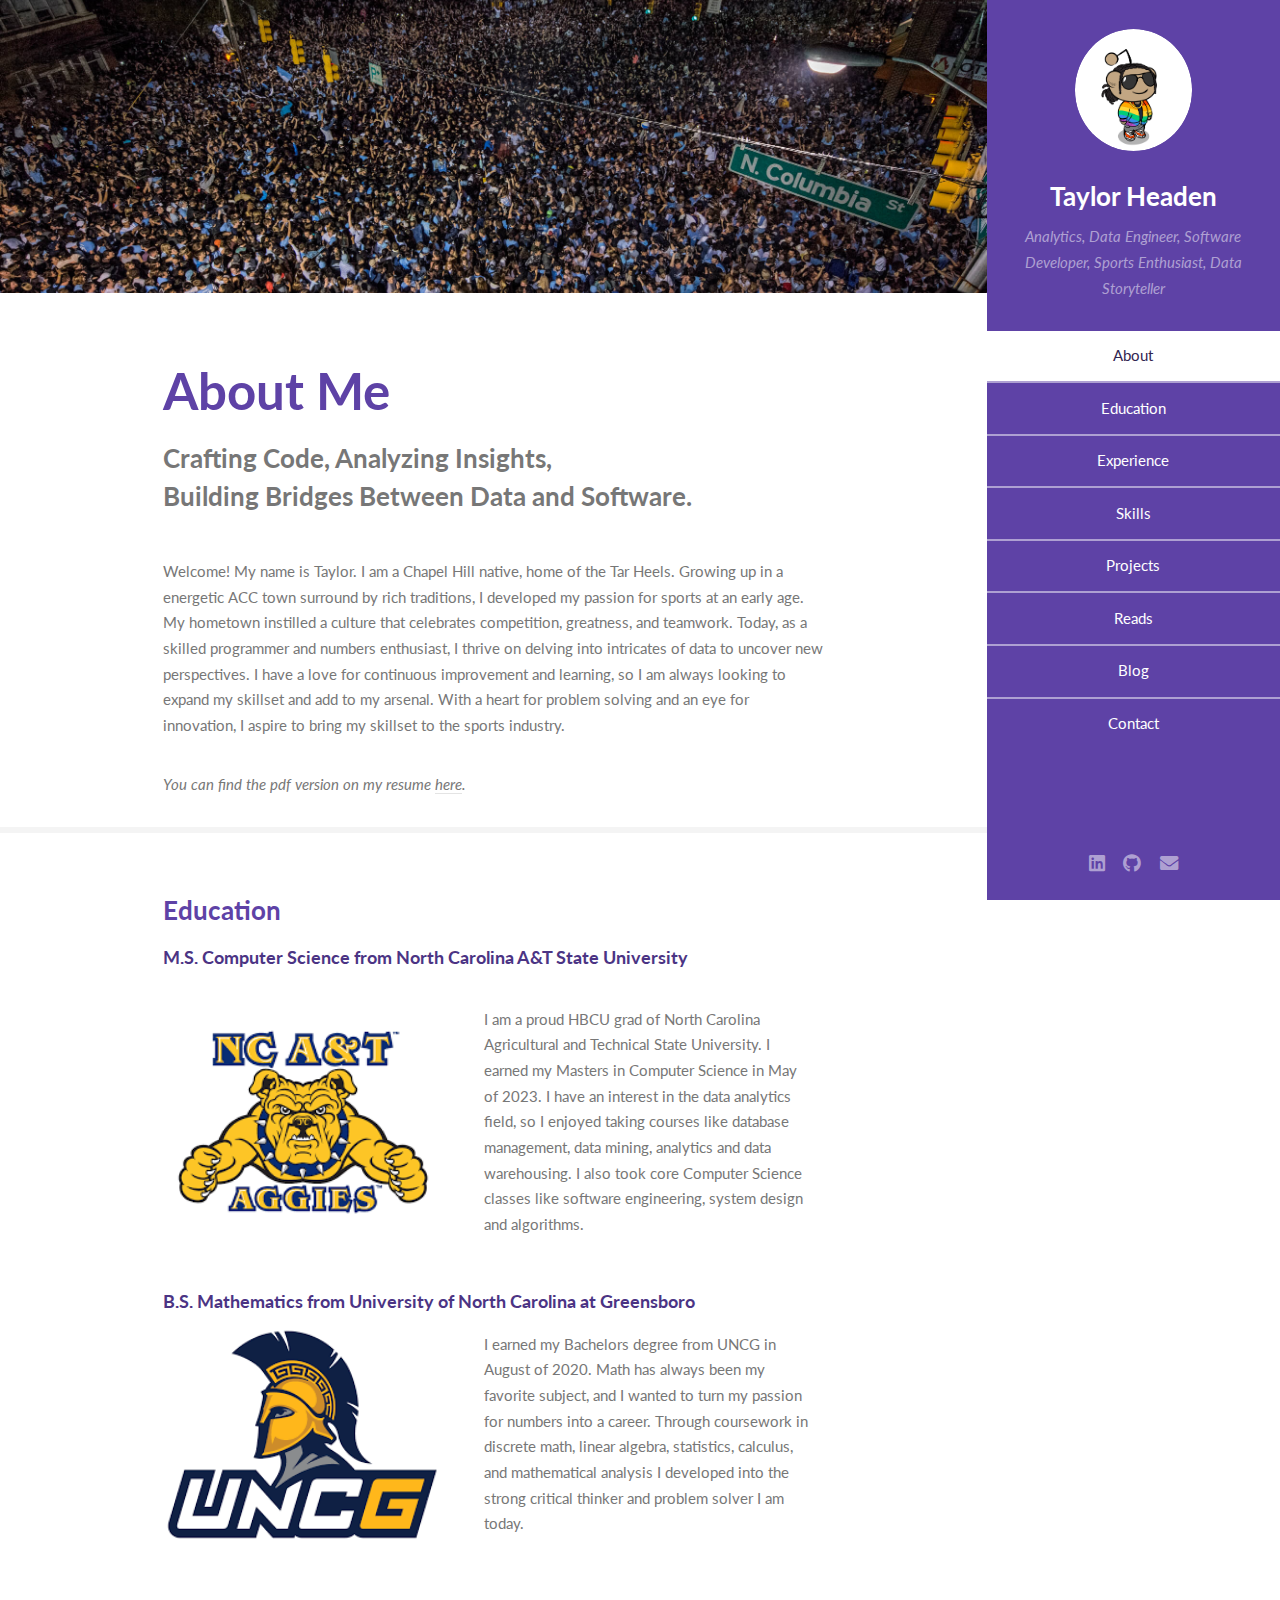
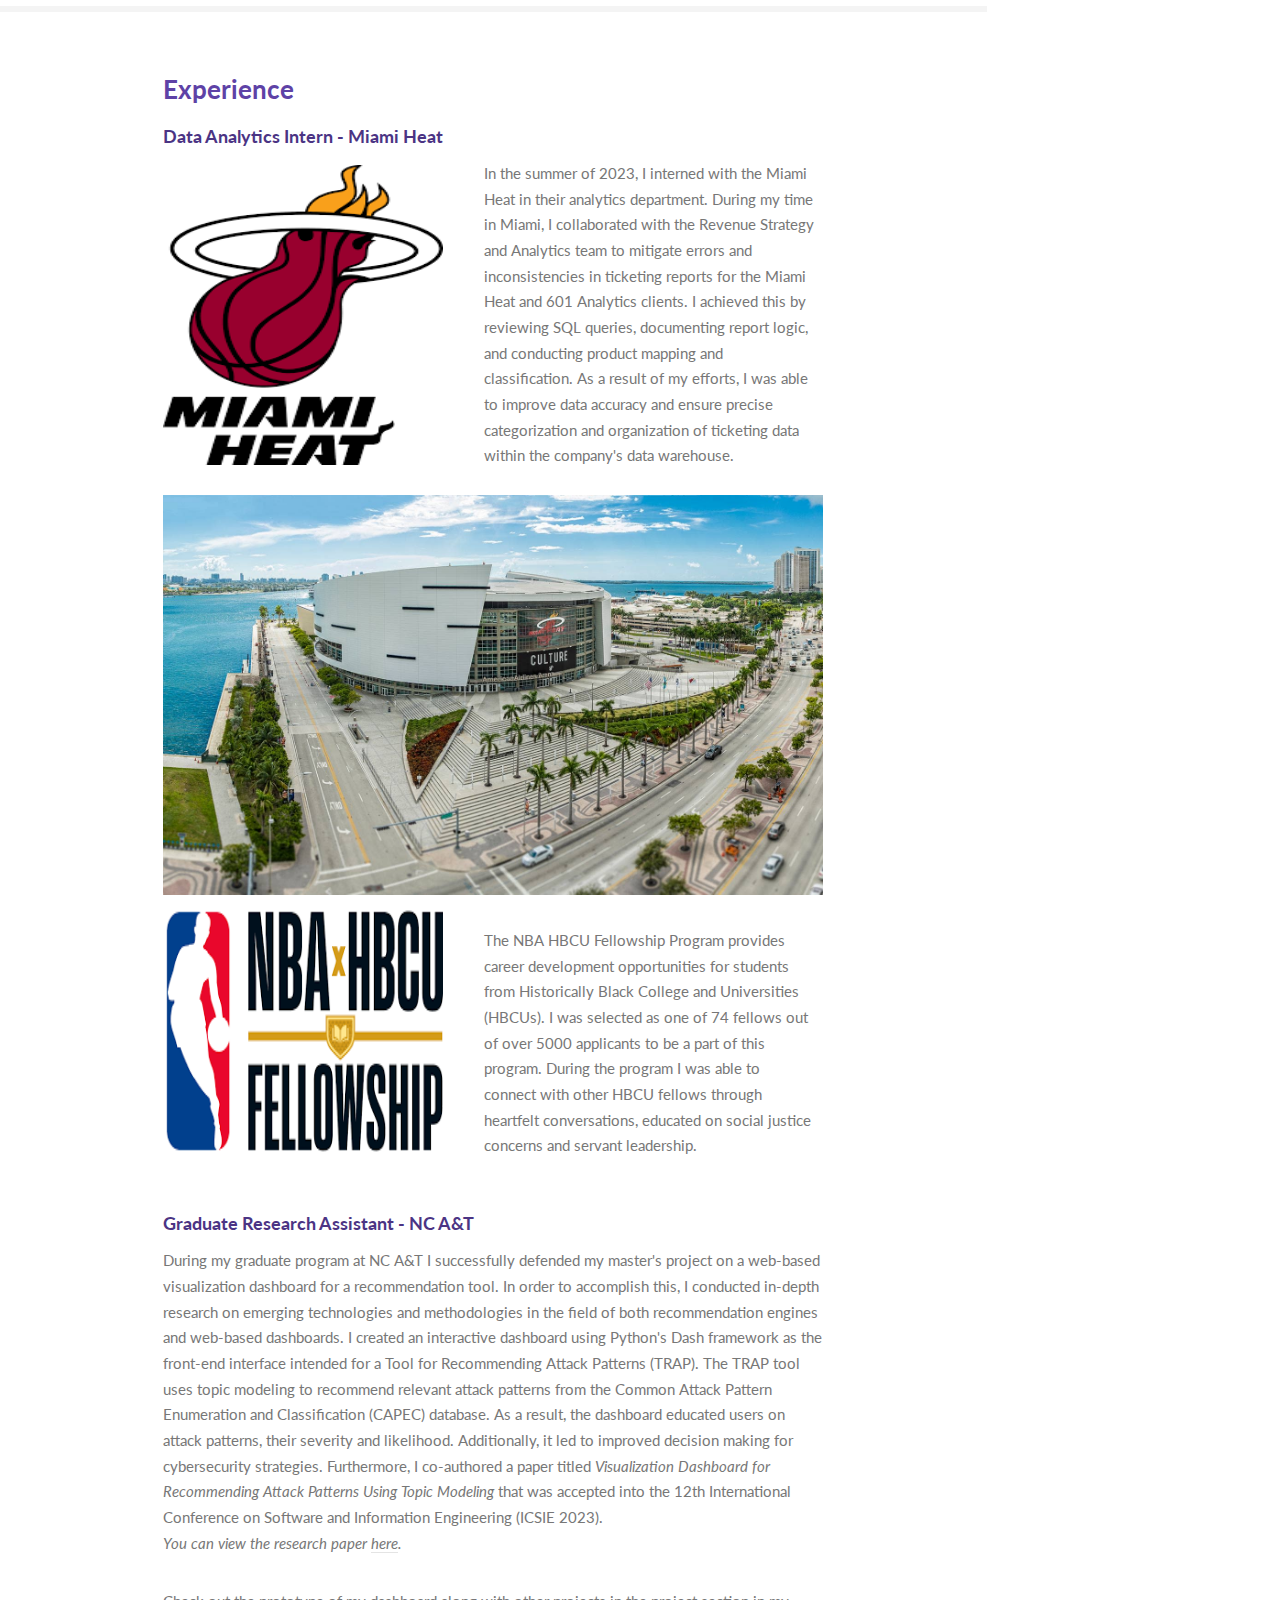
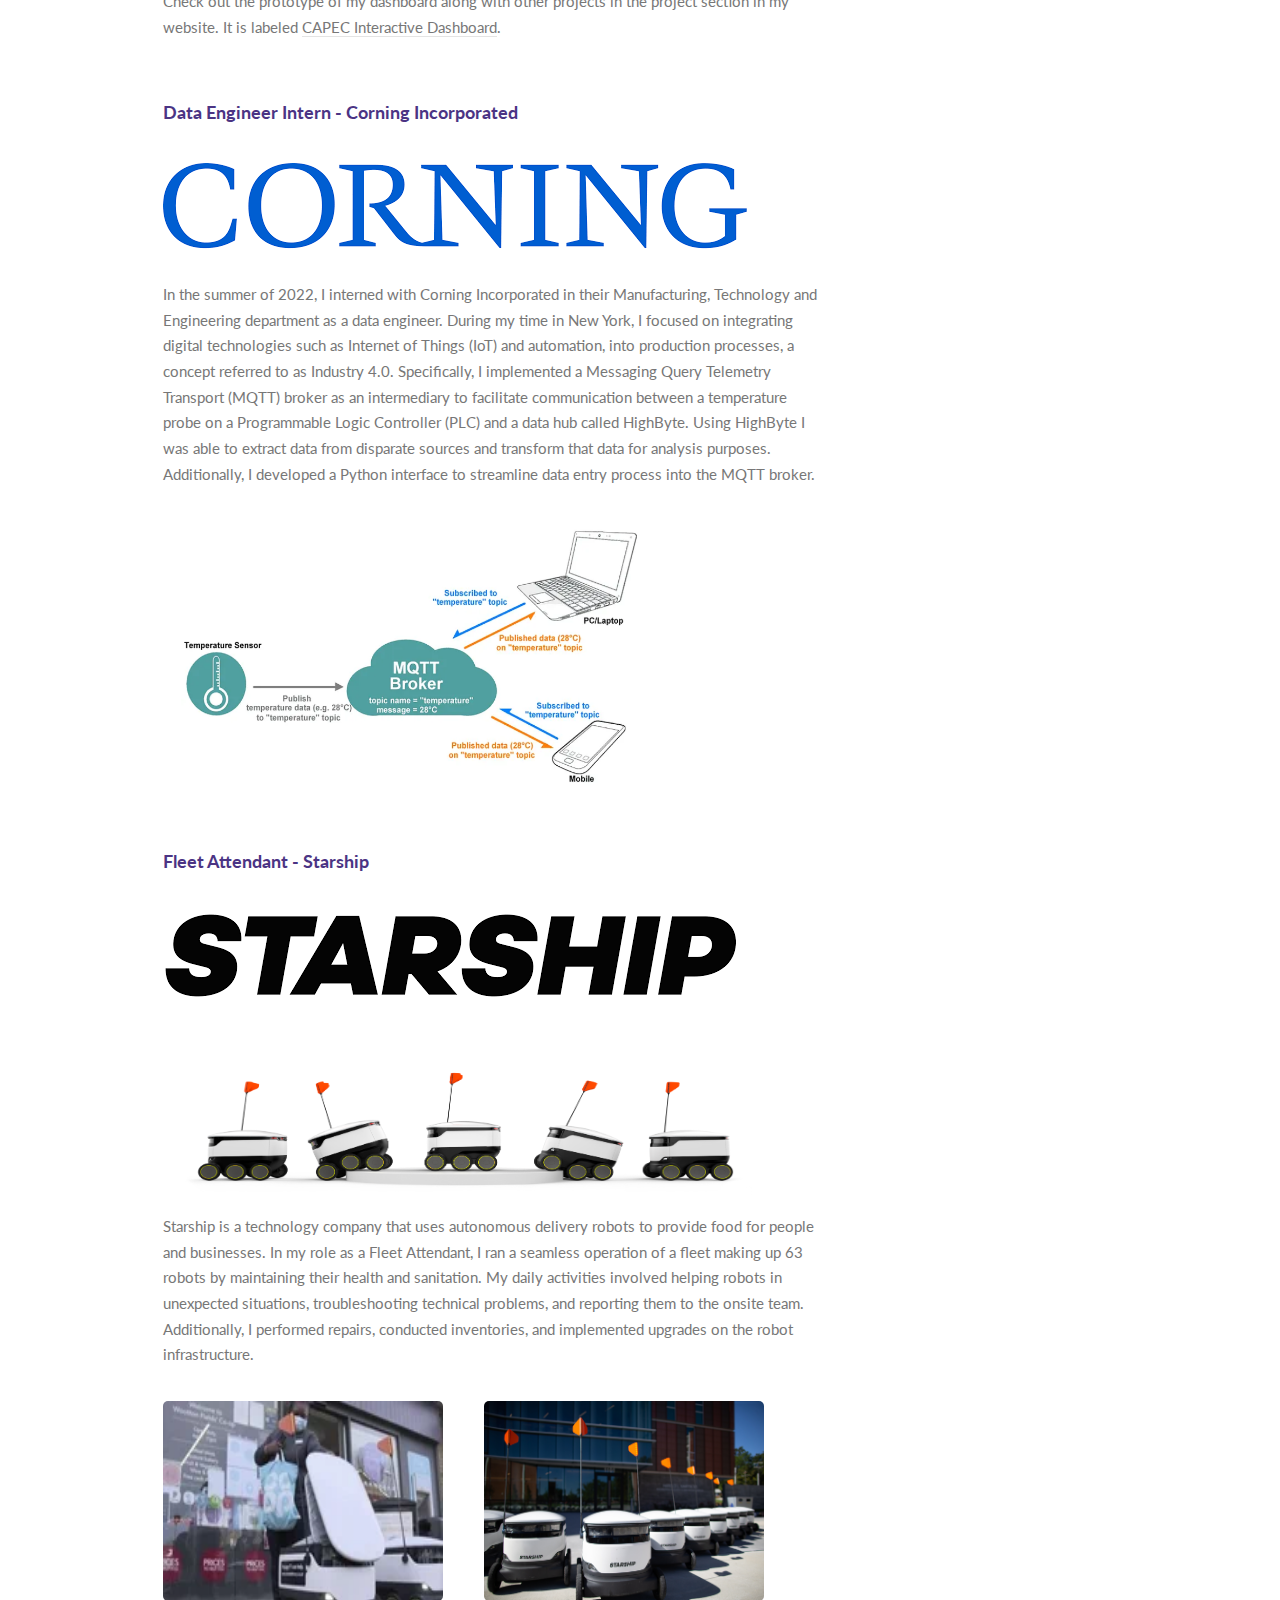
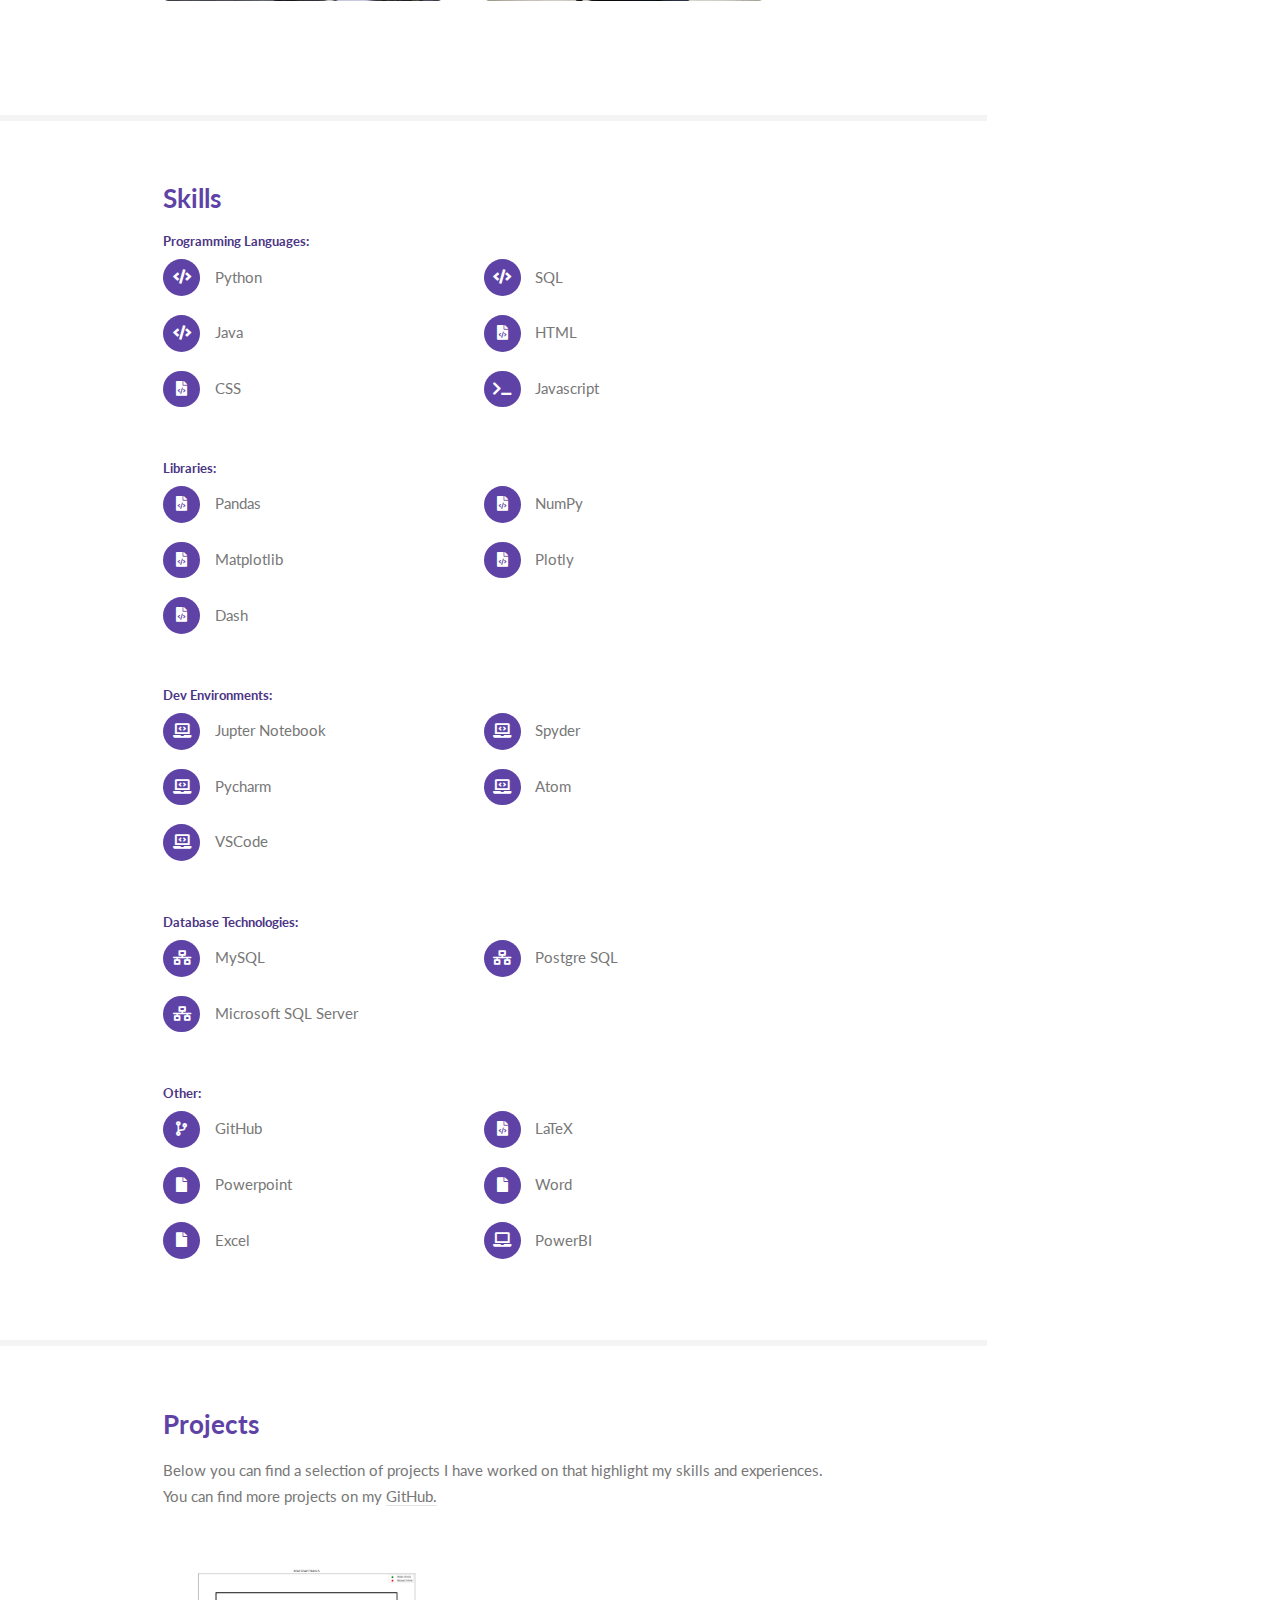
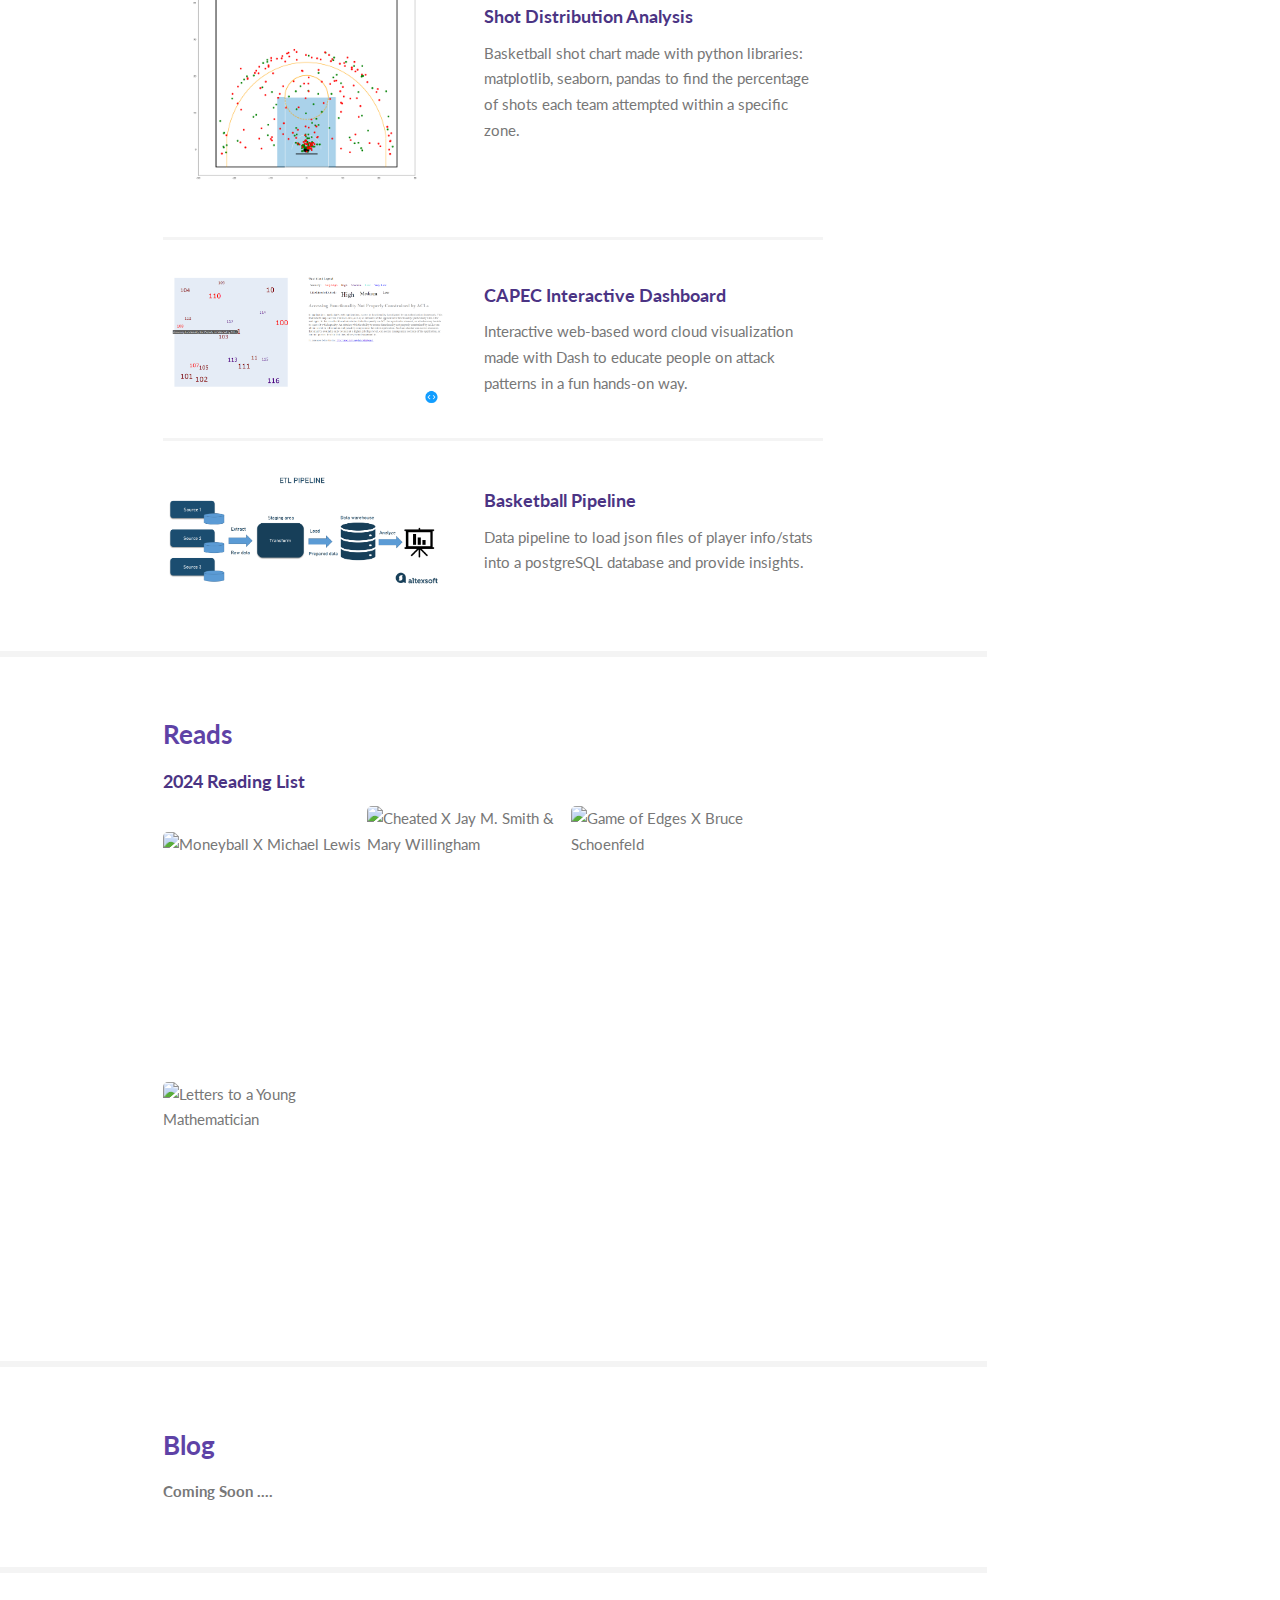
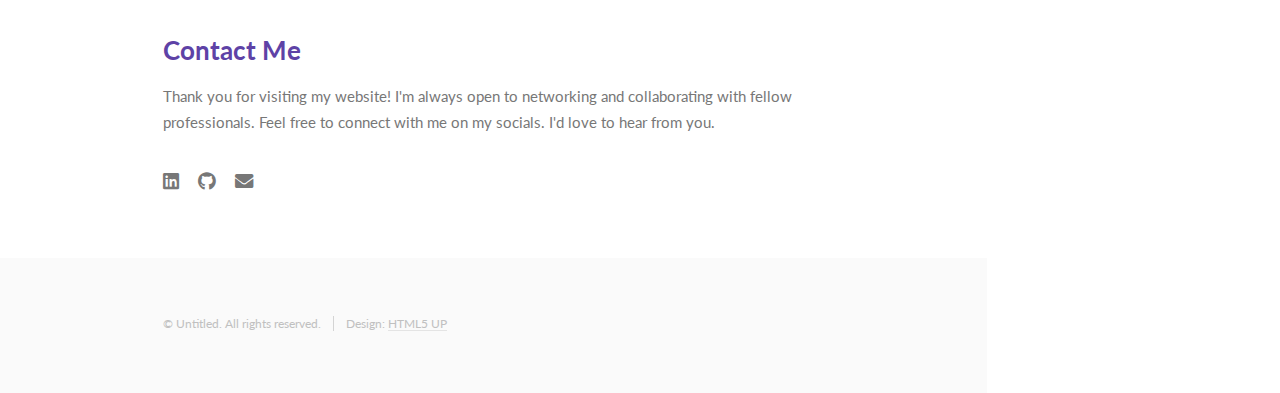
==== commit 3aeb21e7: "Update index.html" ====
--- a/index.html
+++ b/index.html
@@ -280,7 +280,11 @@
 								<div class="container">
 									<h3>Contact Me</h3>
 									<p>Thank you for visiting my website! I'm always open to networking and collaborating with fellow professionals. Feel free to connect with me on my socials. I'd love to hear from you.</p>
-									
+									<ul class="icons">
+						<li><a href="https://www.linkedin.com/in/taylor-headen-b6b1b6260" class="icon brands fa-linkedin"><span class="label">Twitter</span></a></li>
+						<li><a href="https://github.com/IceeCodee" class="icon brands fa-github"><span class="label">Github</span></a></li>
+						<li><a href="mailto:taylor21headen@gmail.com" class="icon solid fa-envelope"><span class="label">Email</span></a></li>
+					</ul>
 									<!--
 									<form method="post" action="#">
 										<div class="row gtr-uniform">
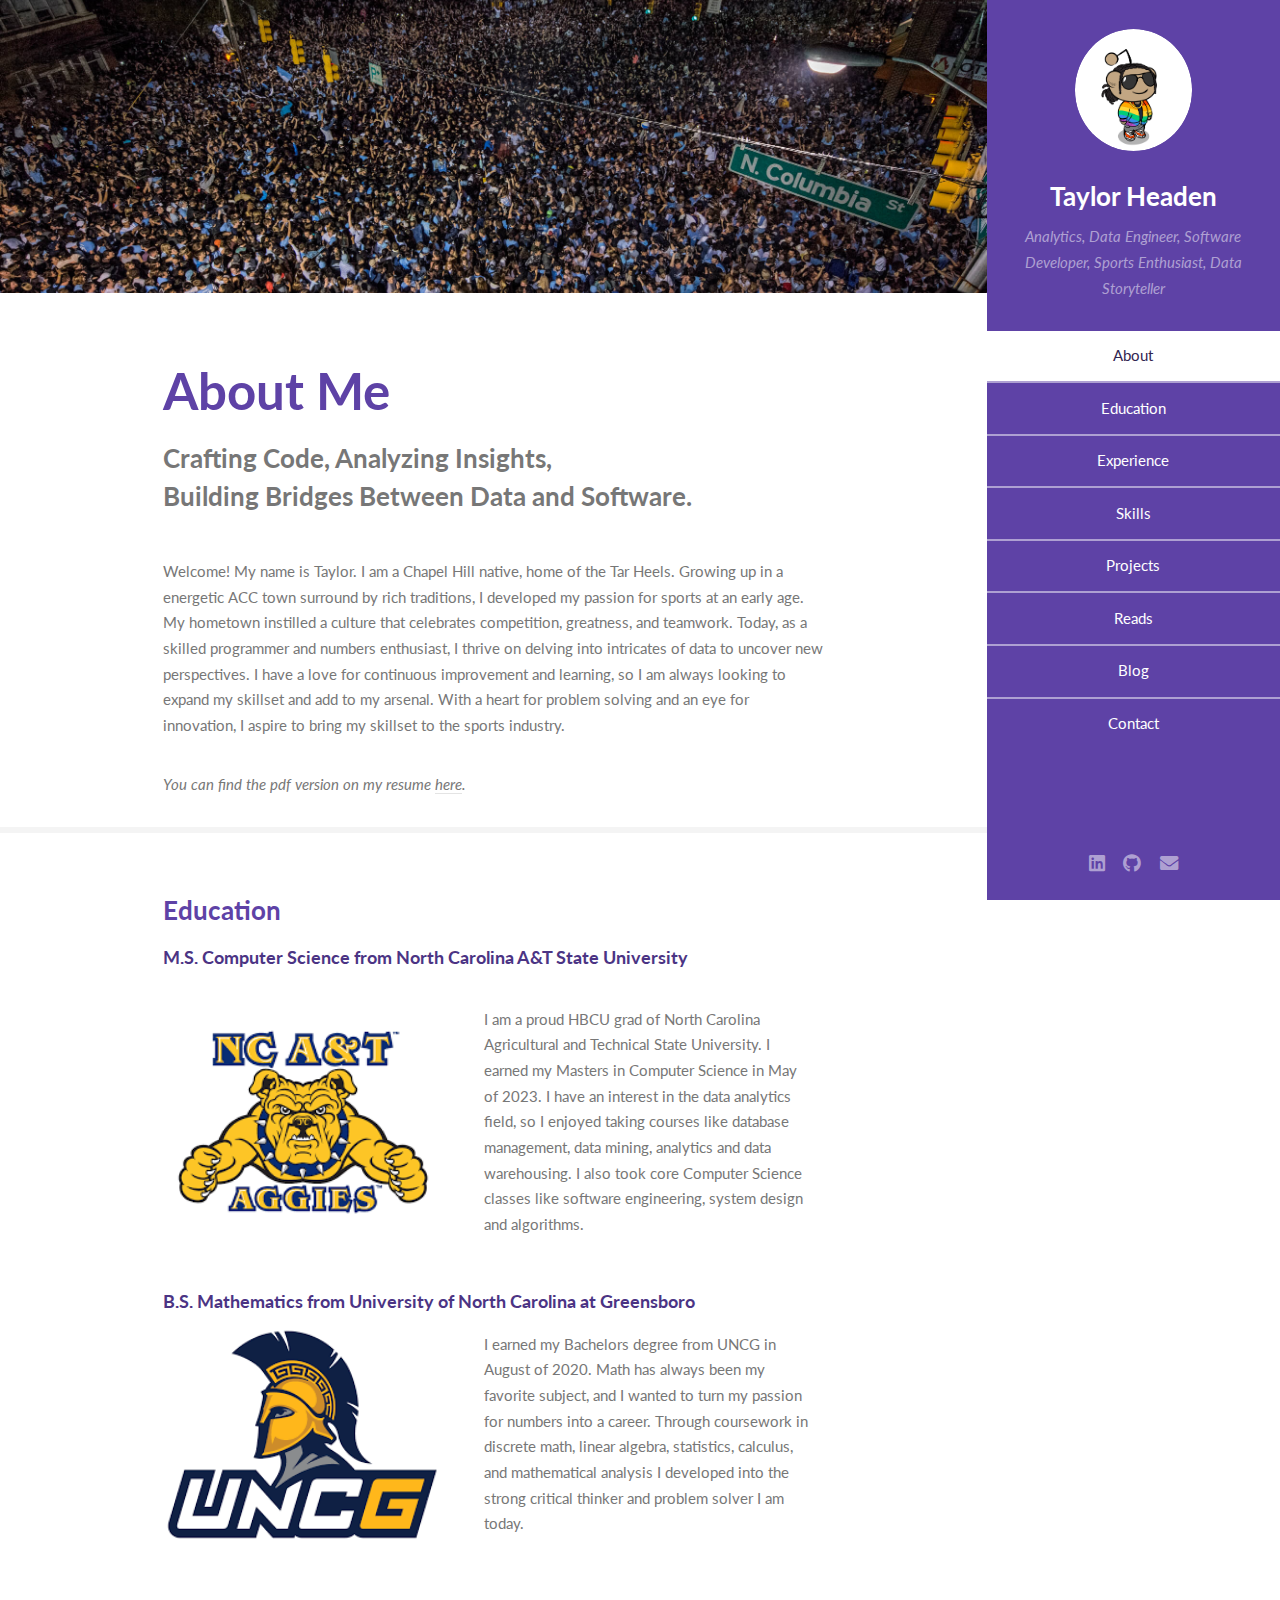
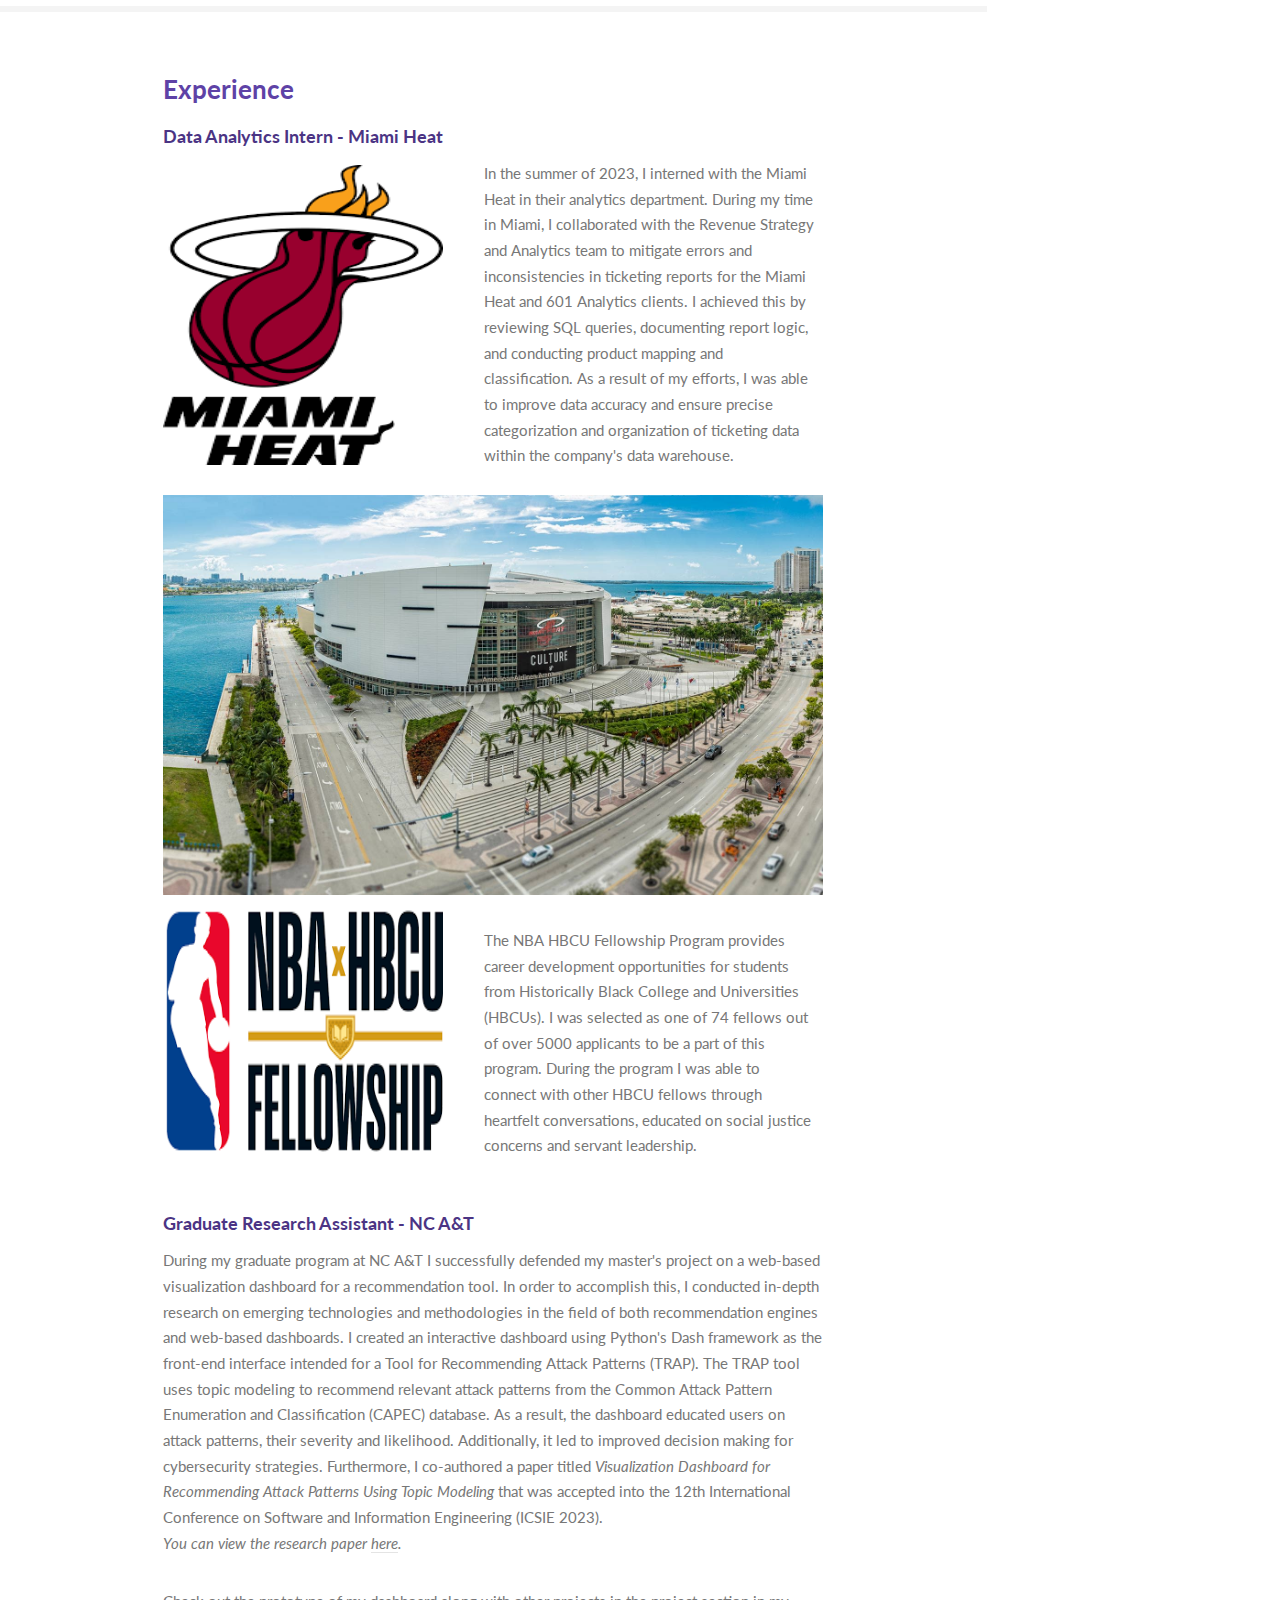
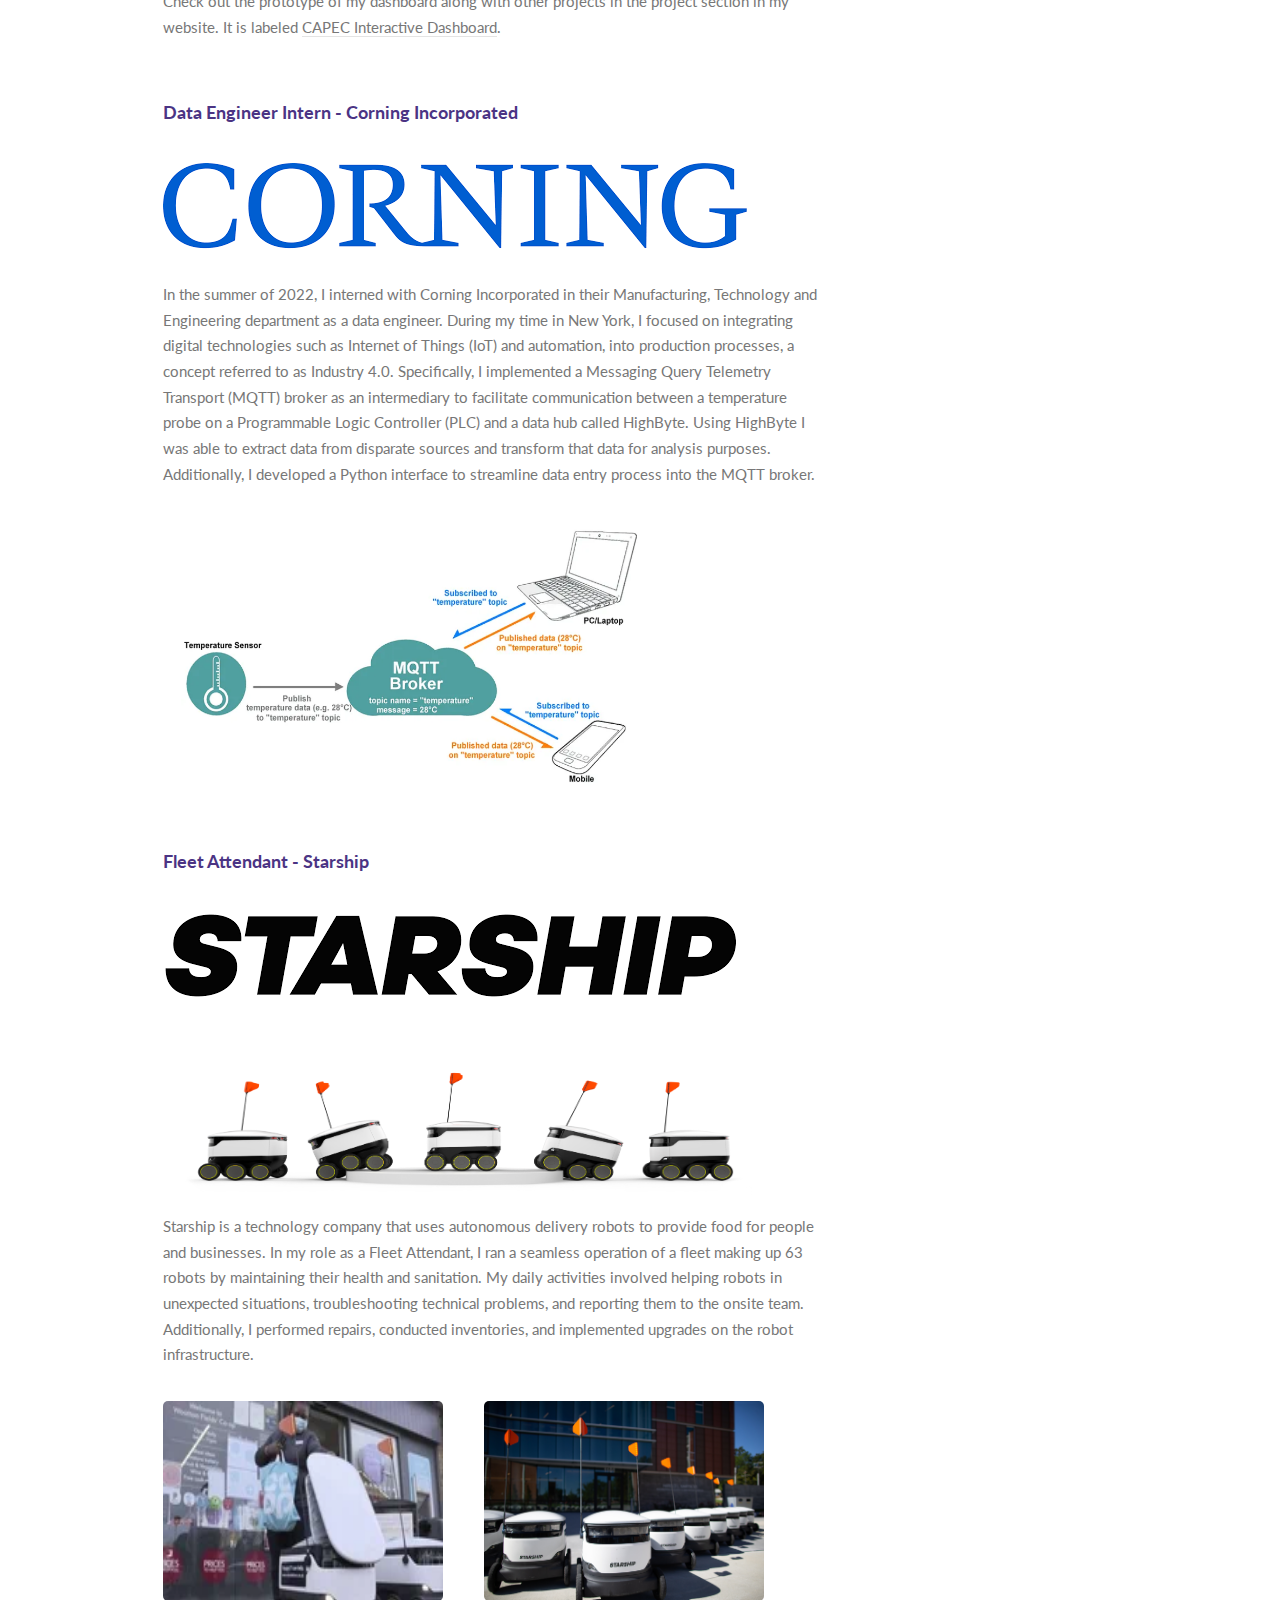
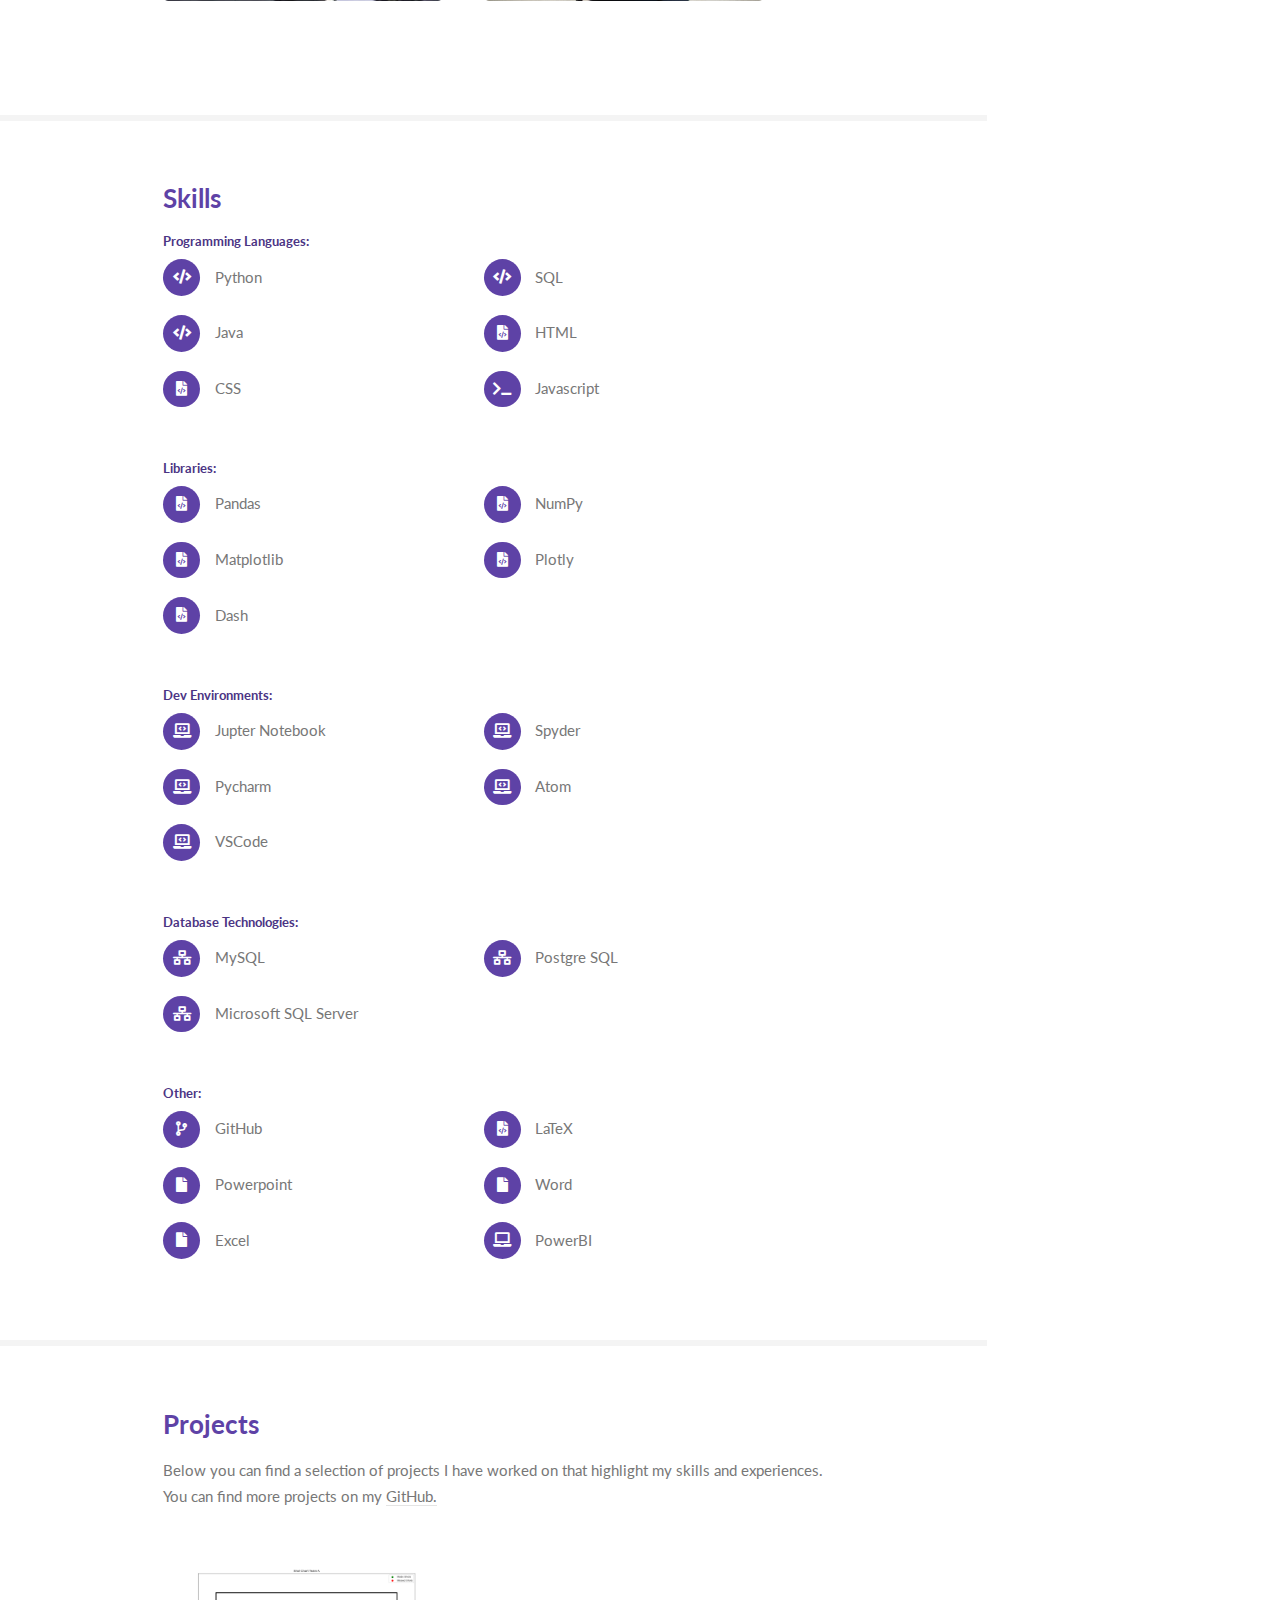
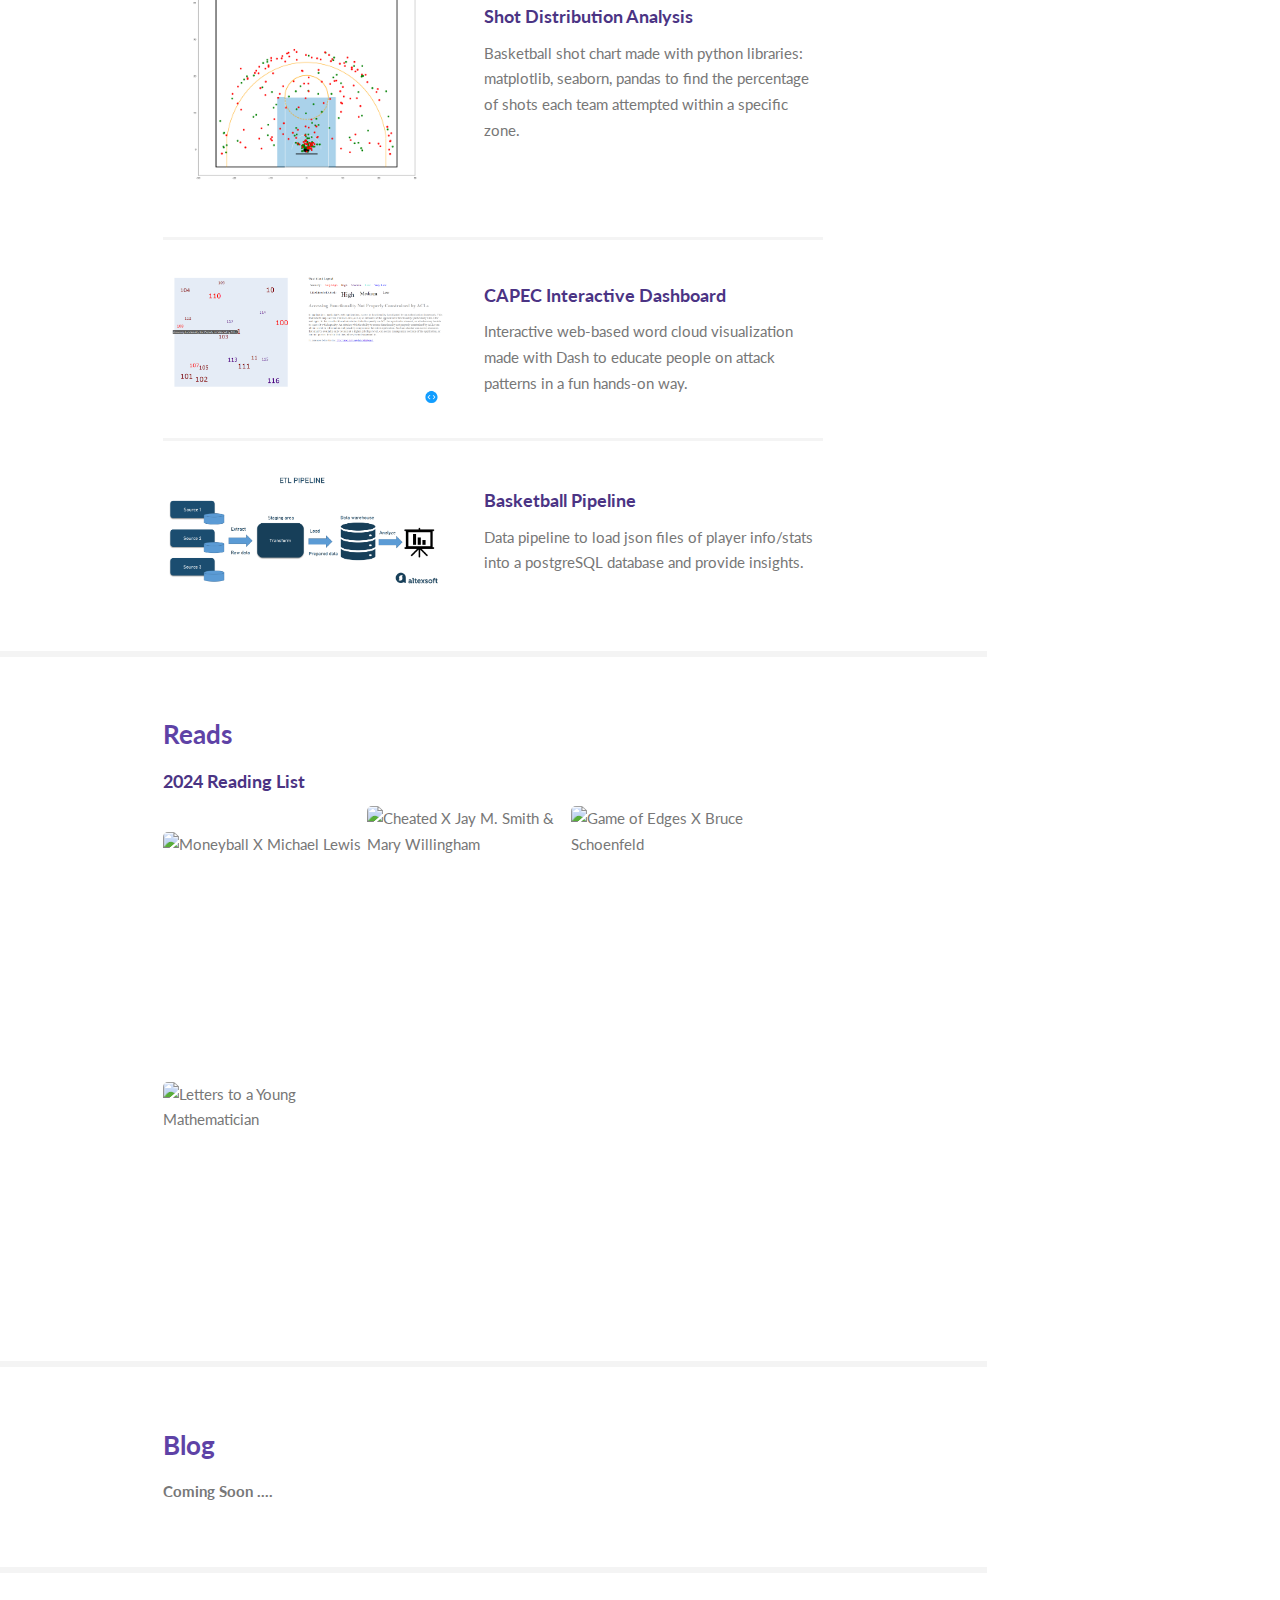
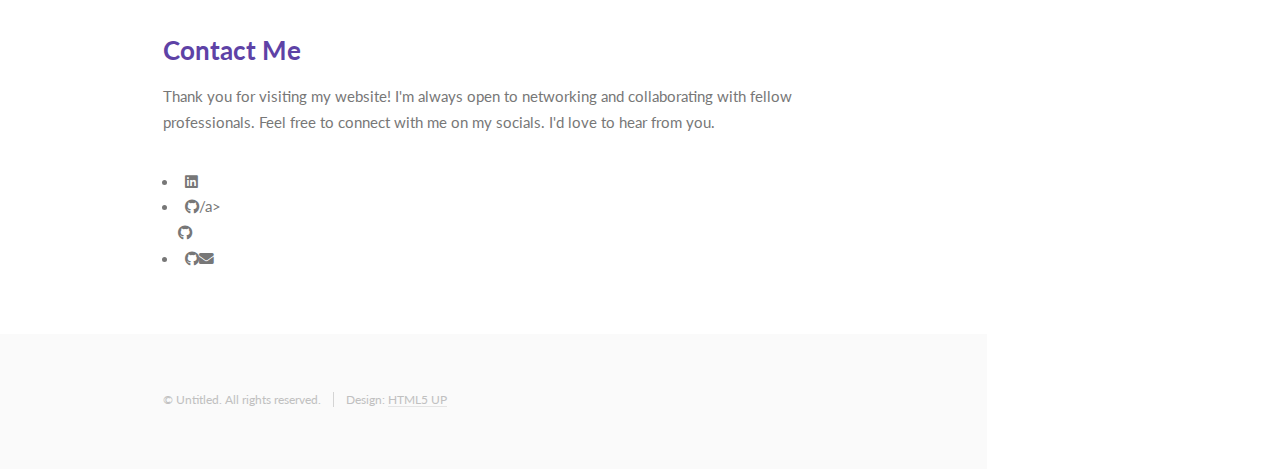
==== commit 8fed6cb1: "Update index.html" ====
--- a/index.html
+++ b/index.html
@@ -280,10 +280,10 @@
 								<div class="container">
 									<h3>Contact Me</h3>
 									<p>Thank you for visiting my website! I'm always open to networking and collaborating with fellow professionals. Feel free to connect with me on my socials. I'd love to hear from you.</p>
-									<ul class="icons">
-						<li><a href="https://www.linkedin.com/in/taylor-headen-b6b1b6260" class="icon brands fa-linkedin"><span class="label">Twitter</span></a></li>
-						<li><a href="https://github.com/IceeCodee" class="icon brands fa-github"><span class="label">Github</span></a></li>
-						<li><a href="mailto:taylor21headen@gmail.com" class="icon solid fa-envelope"><span class="label">Email</span></a></li>
+									<ul>
+						<li><a href="https://www.linkedin.com/in/taylor-headen-b6b1b6260" class="icon brands fa-linkedin"></a></li>
+						<li><a href="https://github.com/IceeCodee" class="icon brands fa-github">/a></li>
+						<li><a href="mailto:taylor21headen@gmail.com" class="icon solid fa-envelope"></a></li>
 					</ul>
 									<!--
 									<form method="post" action="#">
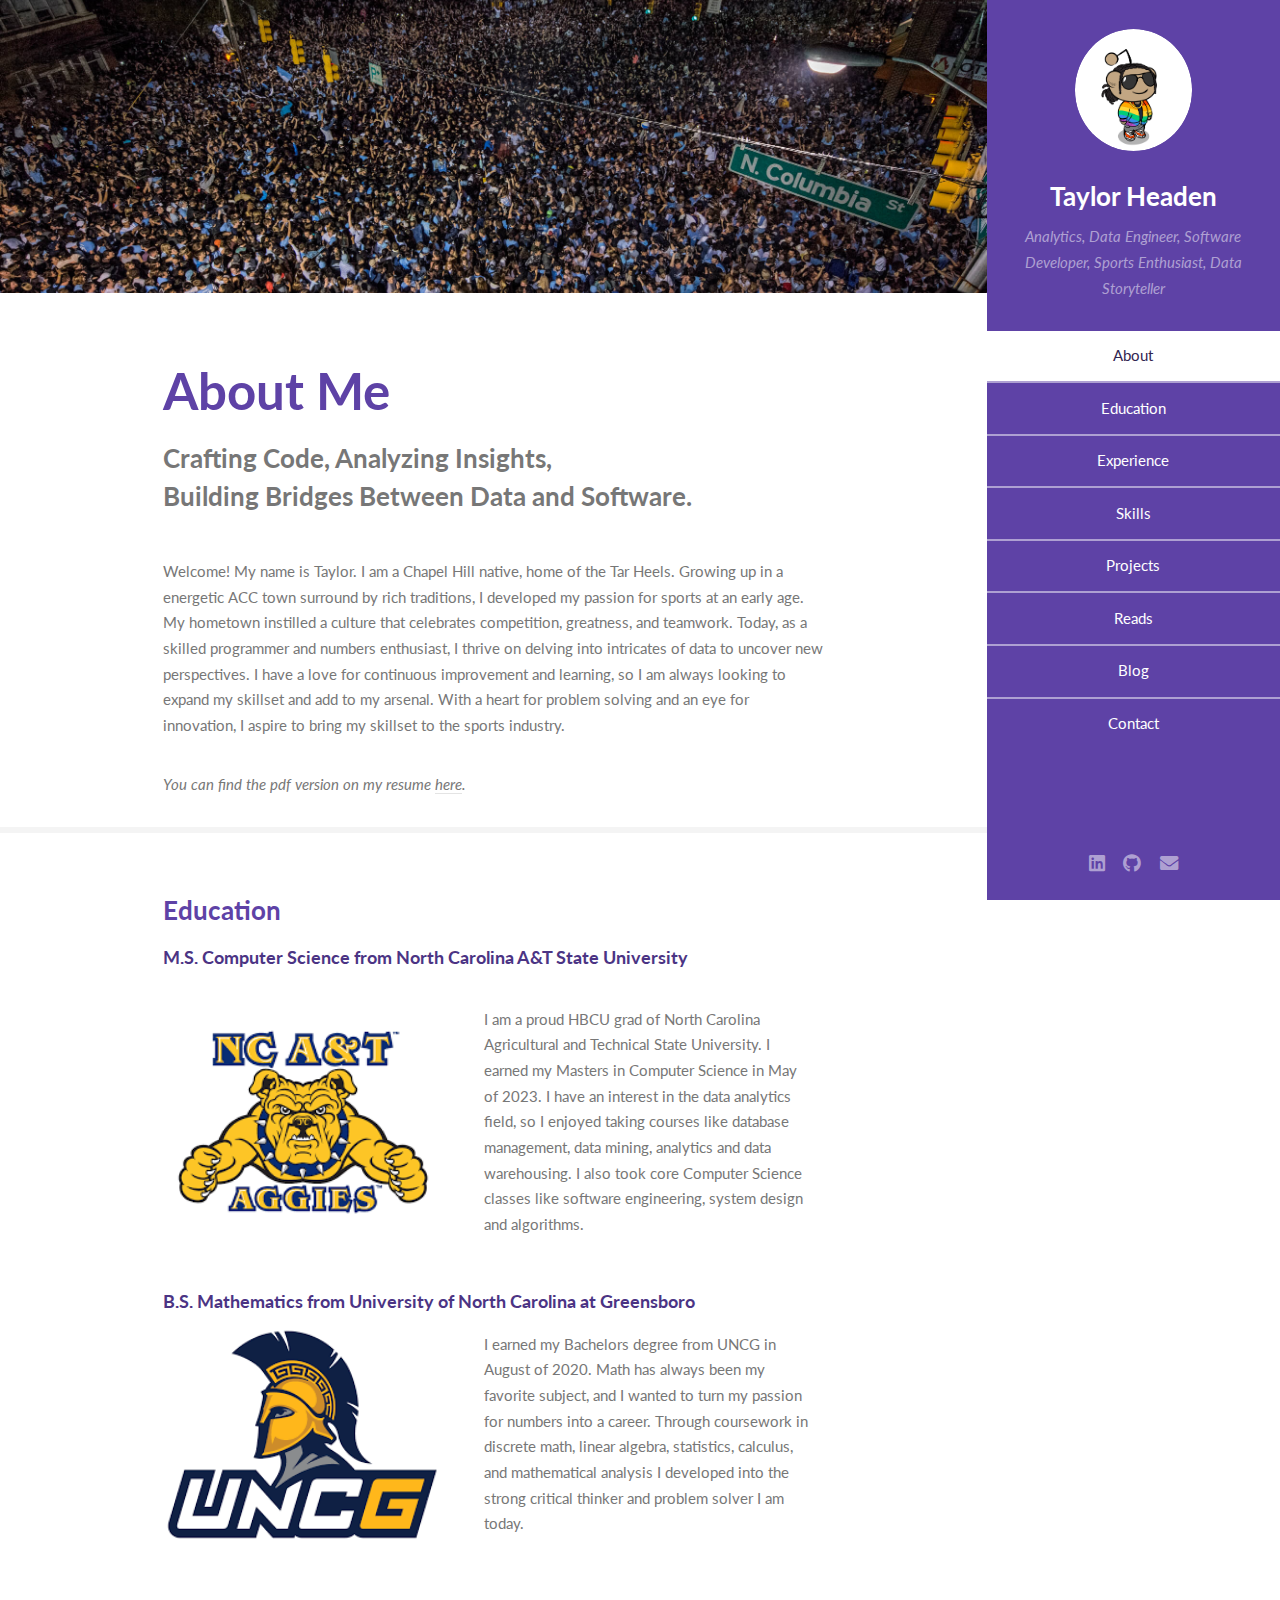
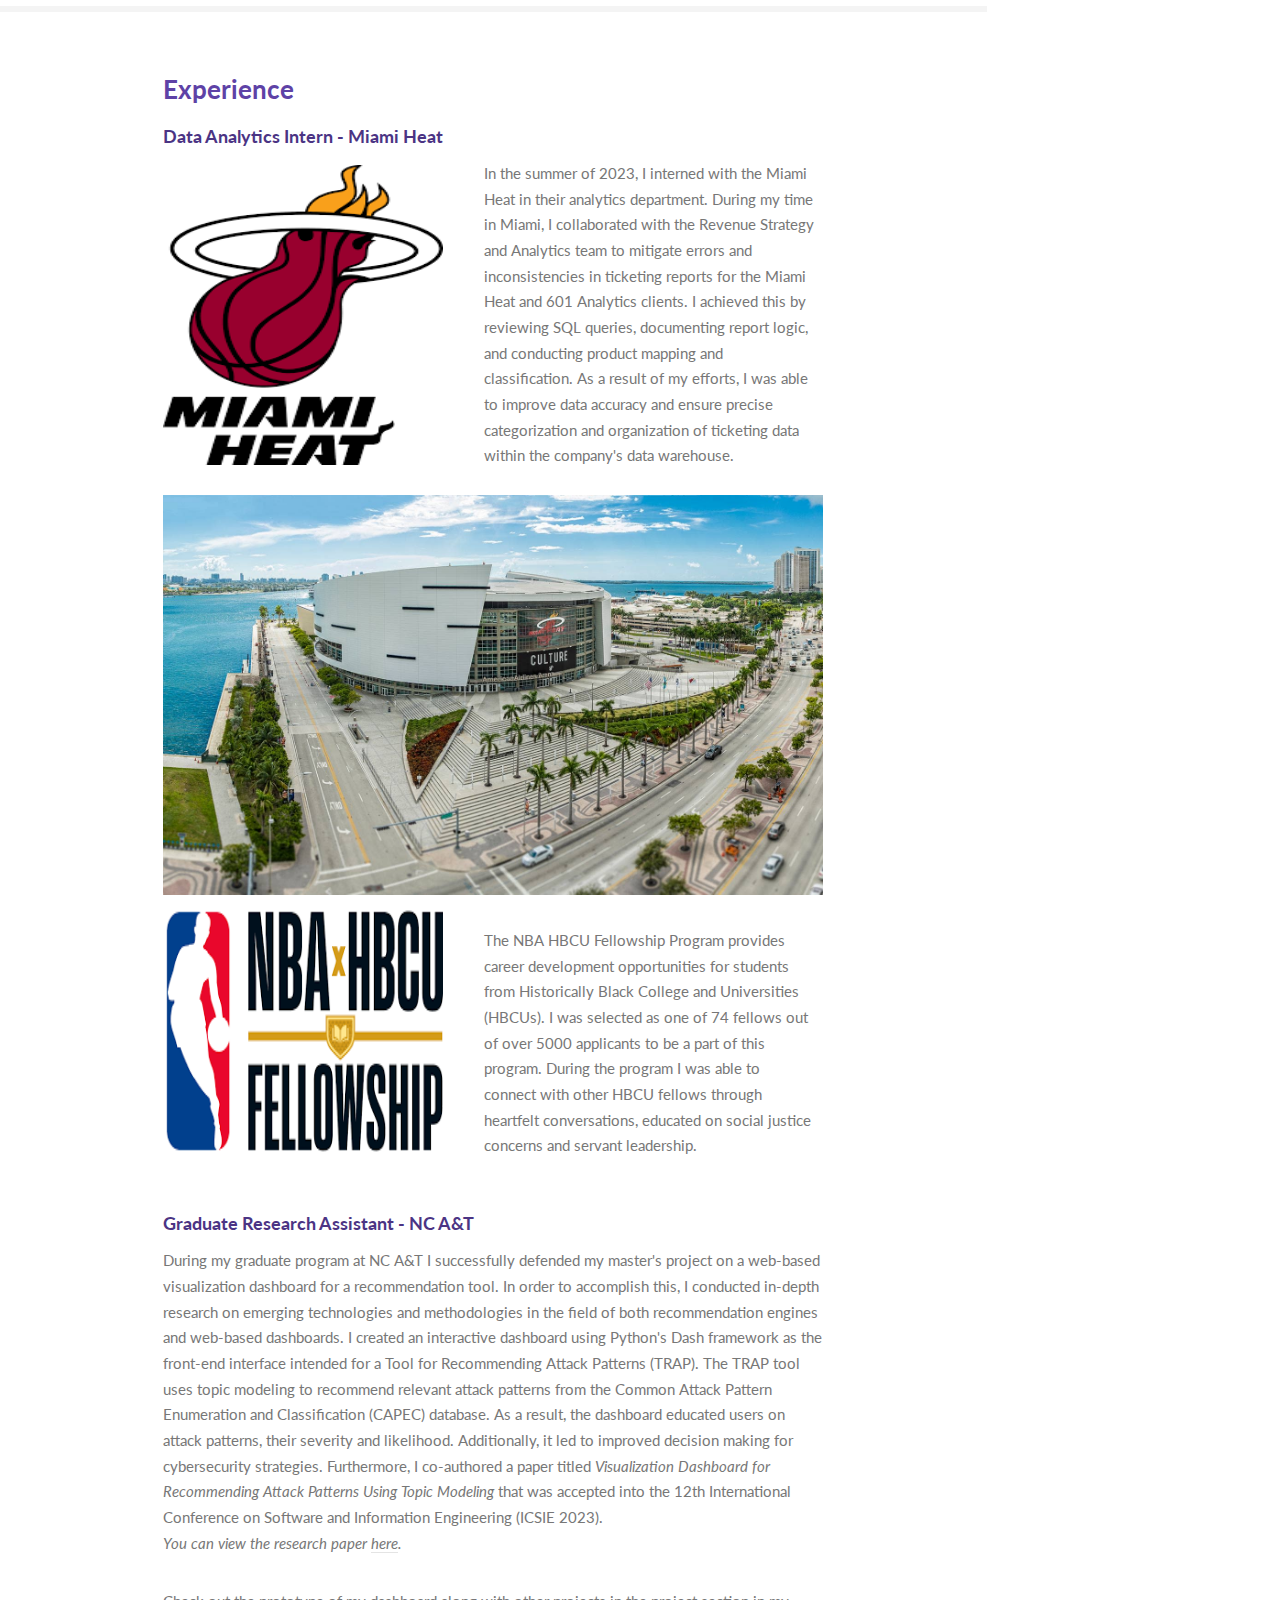
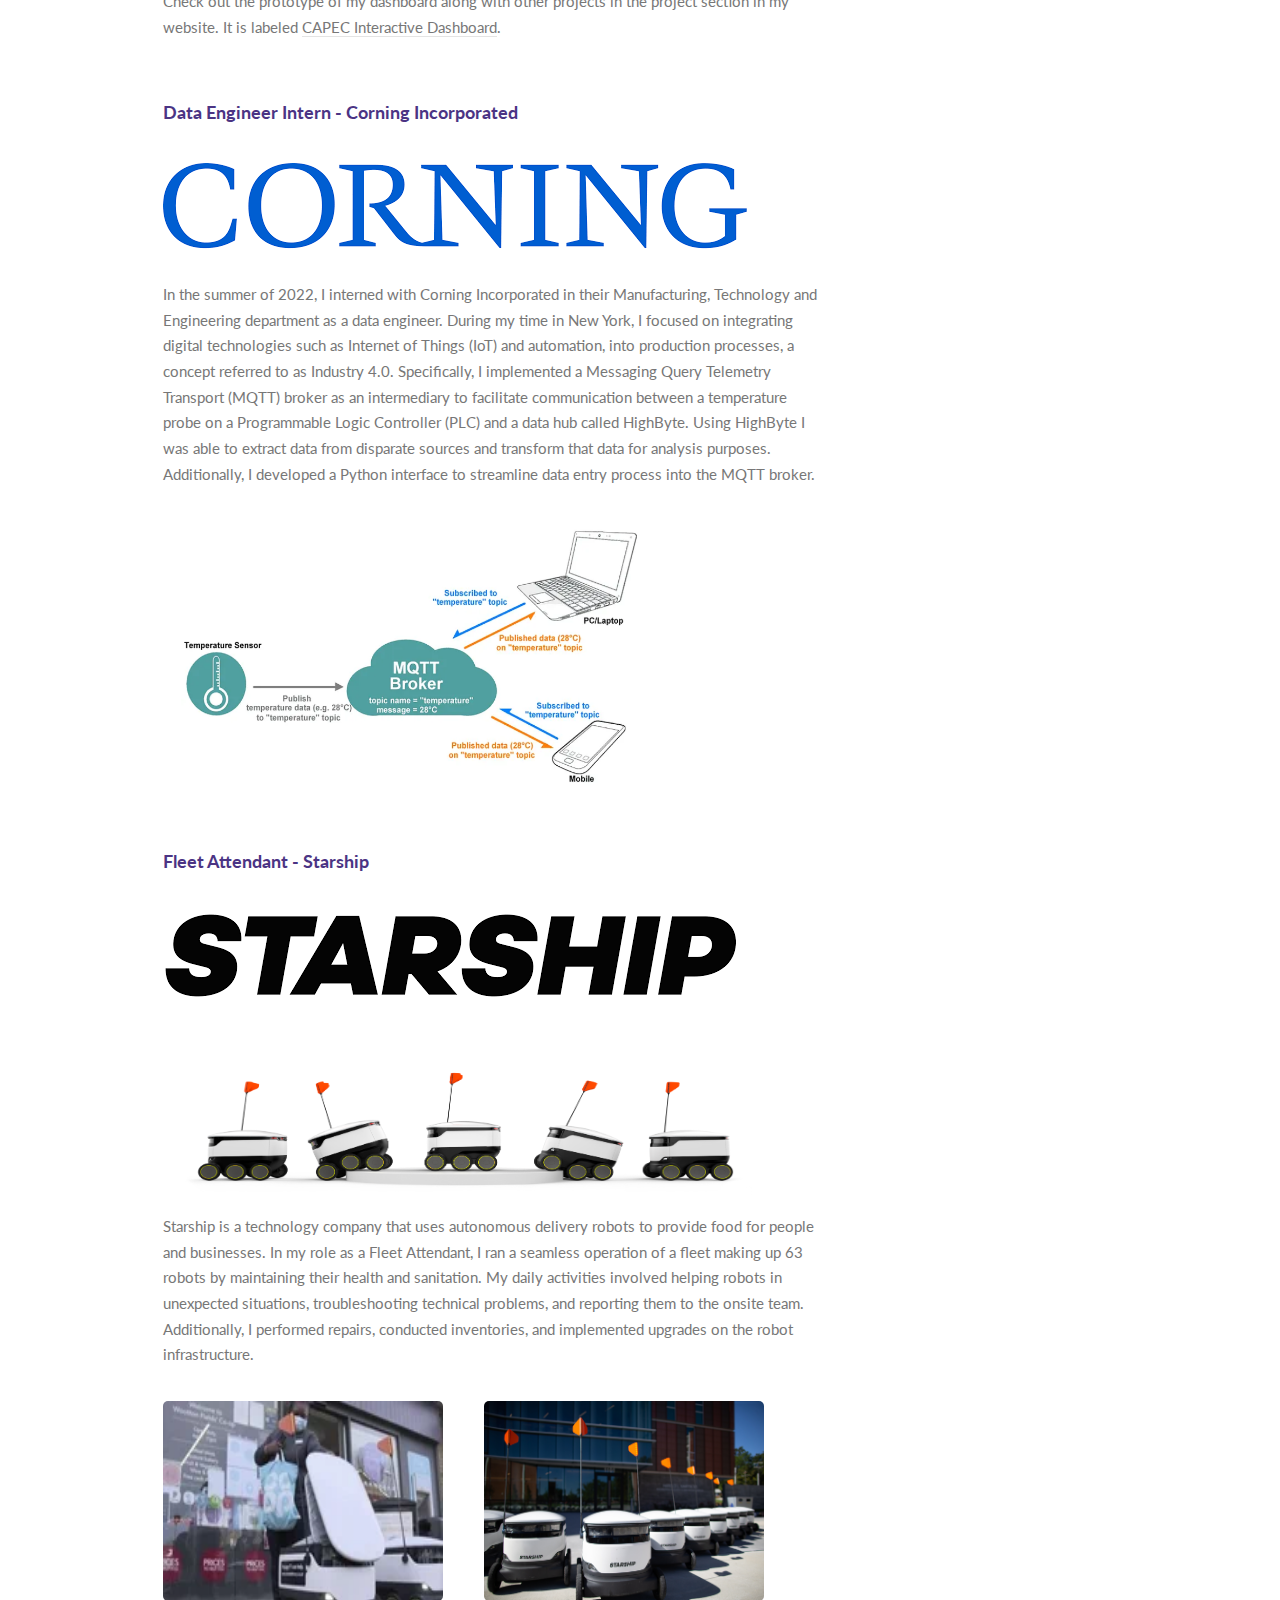
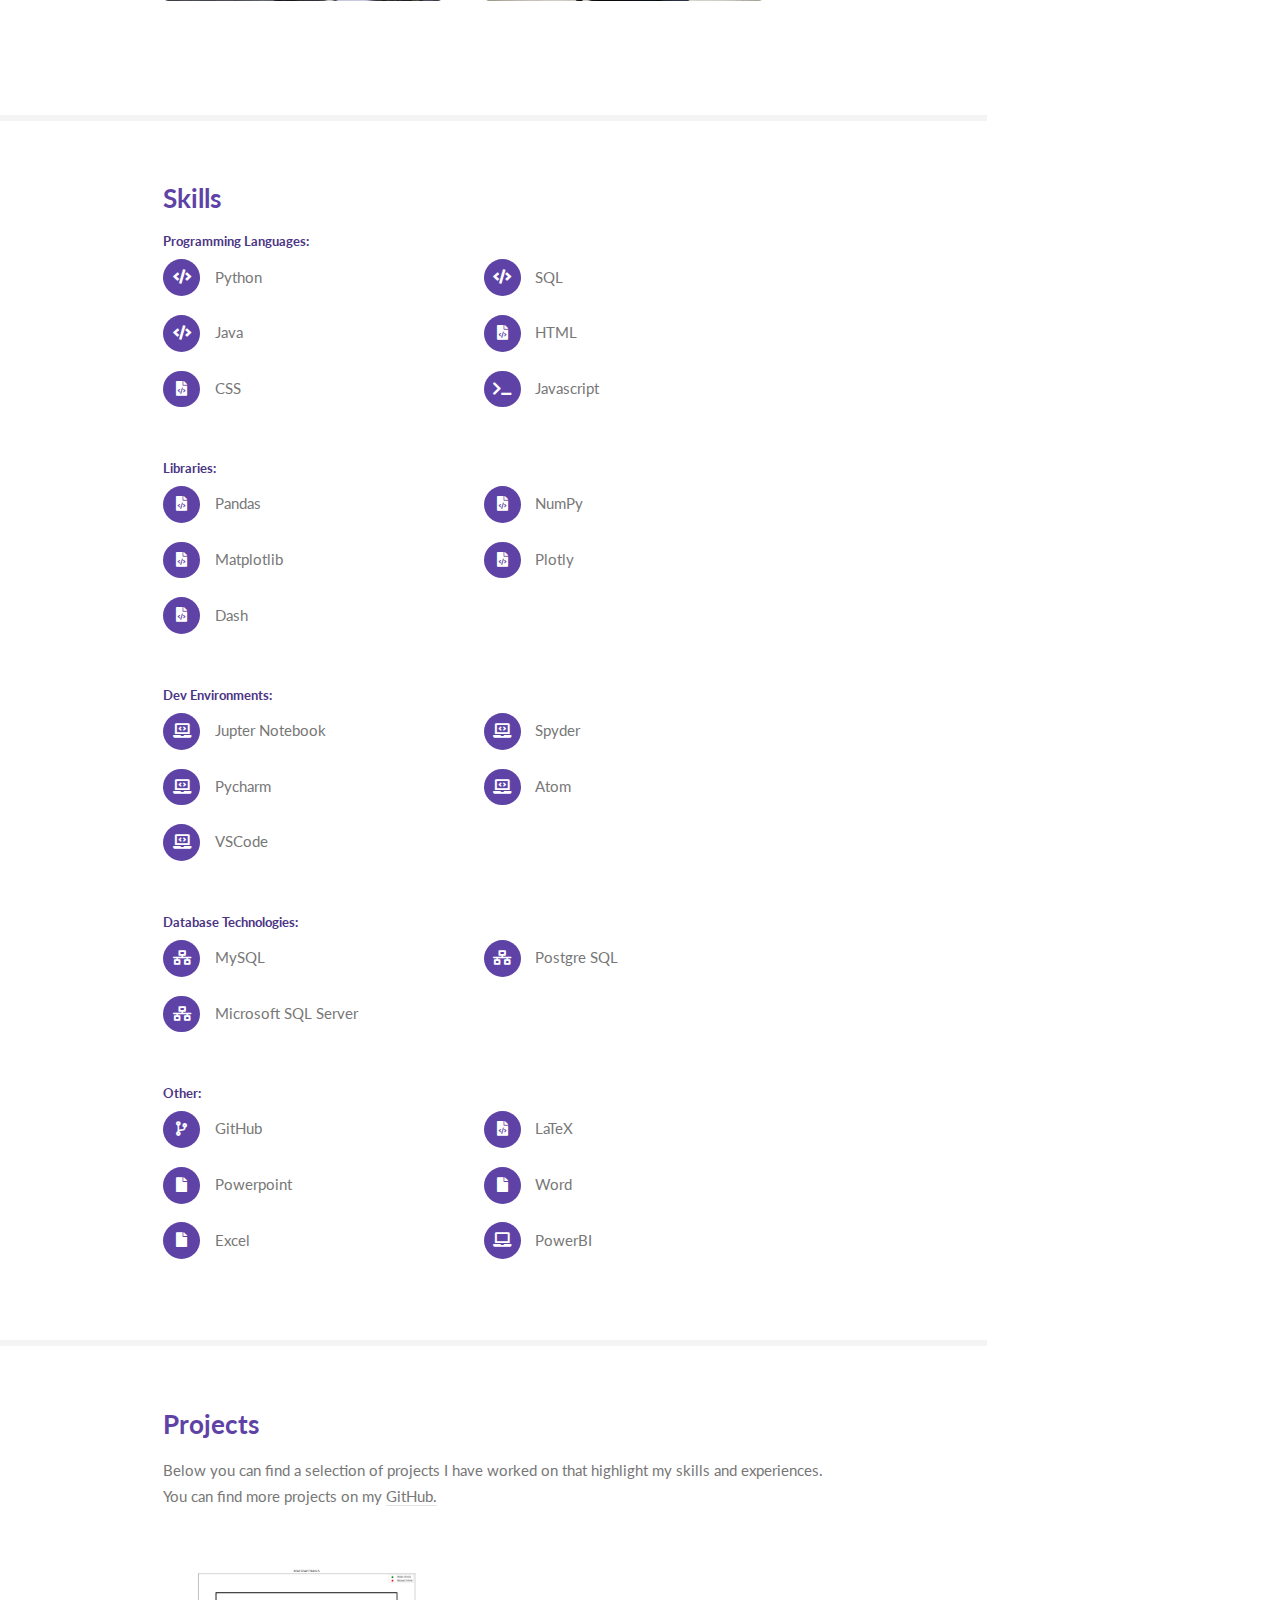
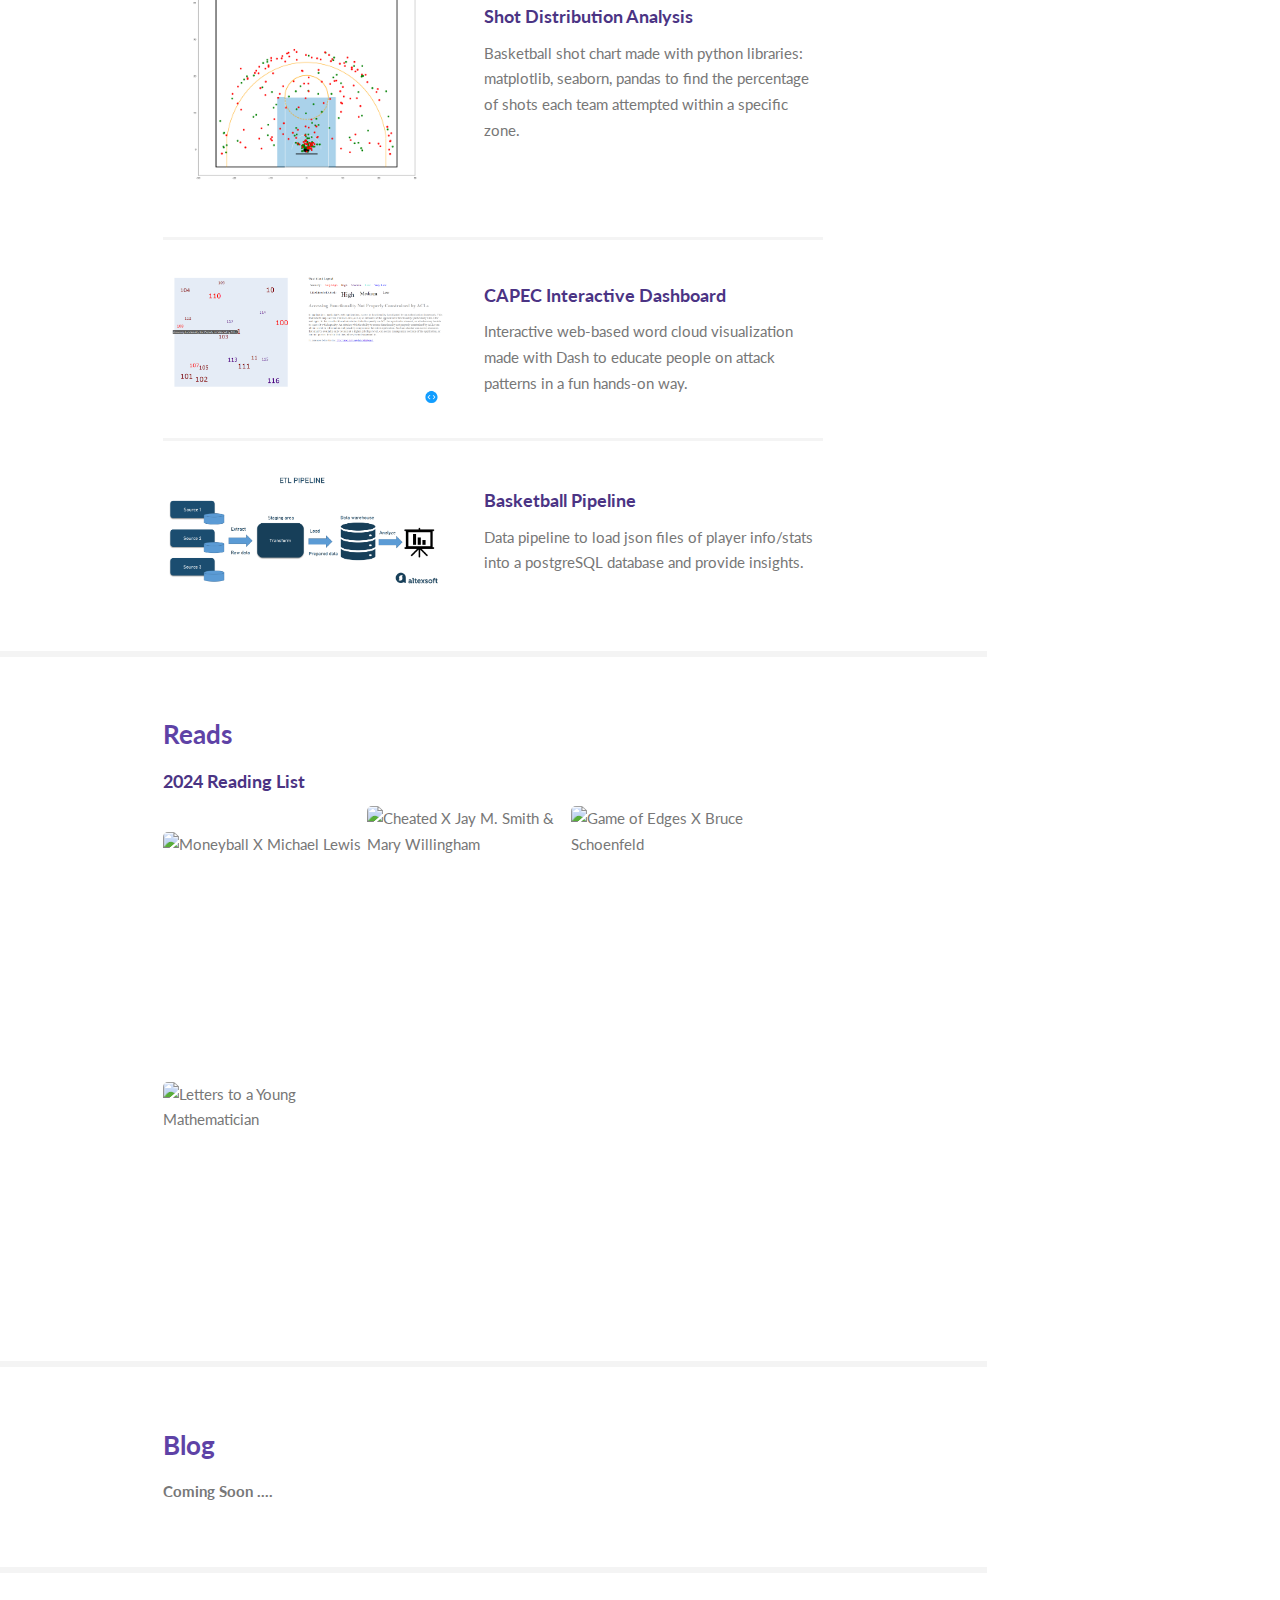
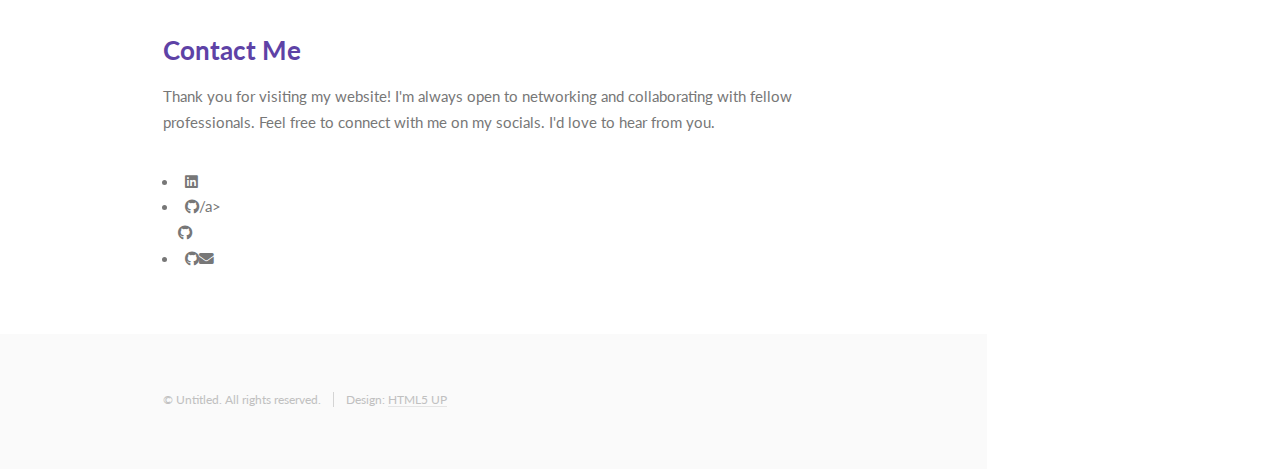
==== commit 3136ab39: "Update index.html" ====
--- a/index.html
+++ b/index.html
@@ -280,7 +280,7 @@
 								<div class="container">
 									<h3>Contact Me</h3>
 									<p>Thank you for visiting my website! I'm always open to networking and collaborating with fellow professionals. Feel free to connect with me on my socials. I'd love to hear from you.</p>
-									<ul>
+									<ul class="contact-icons">
 						<li><a href="https://www.linkedin.com/in/taylor-headen-b6b1b6260" class="icon brands fa-linkedin"></a></li>
 						<li><a href="https://github.com/IceeCodee" class="icon brands fa-github">/a></li>
 						<li><a href="mailto:taylor21headen@gmail.com" class="icon solid fa-envelope"></a></li>
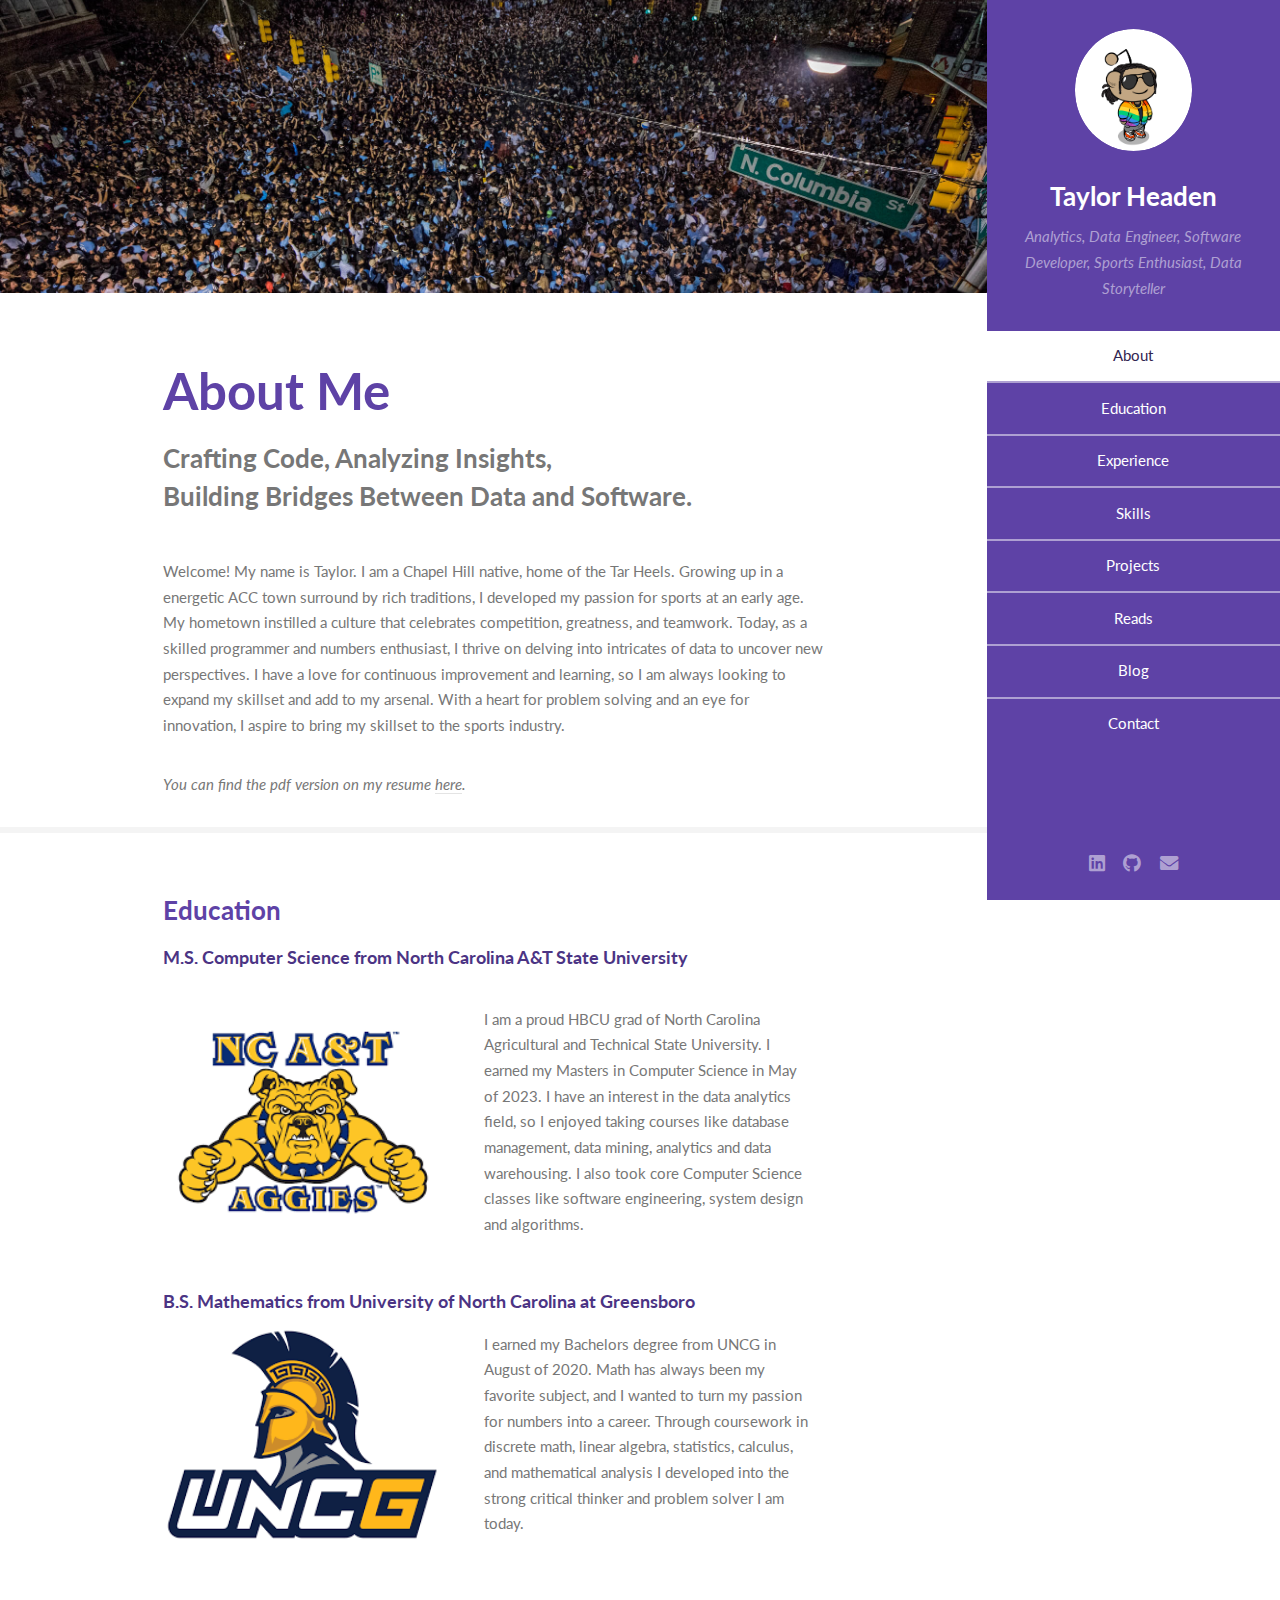
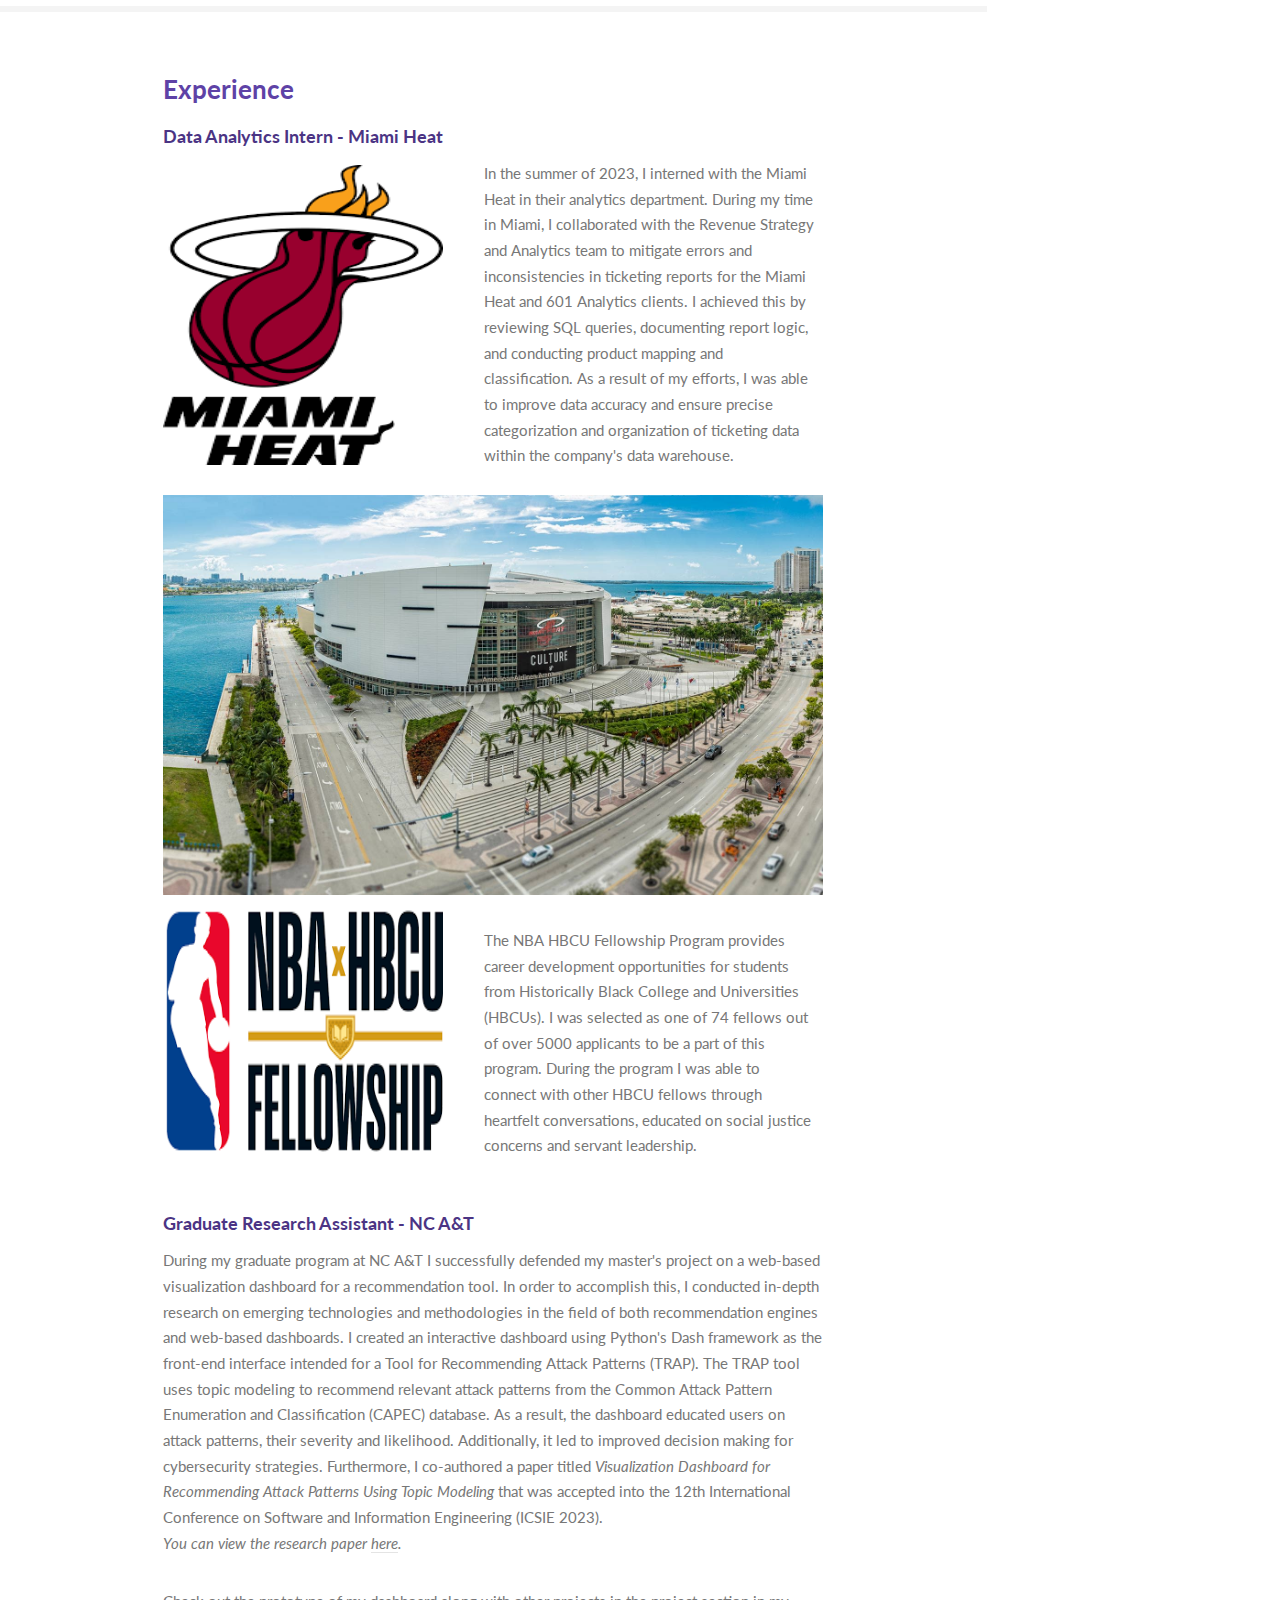
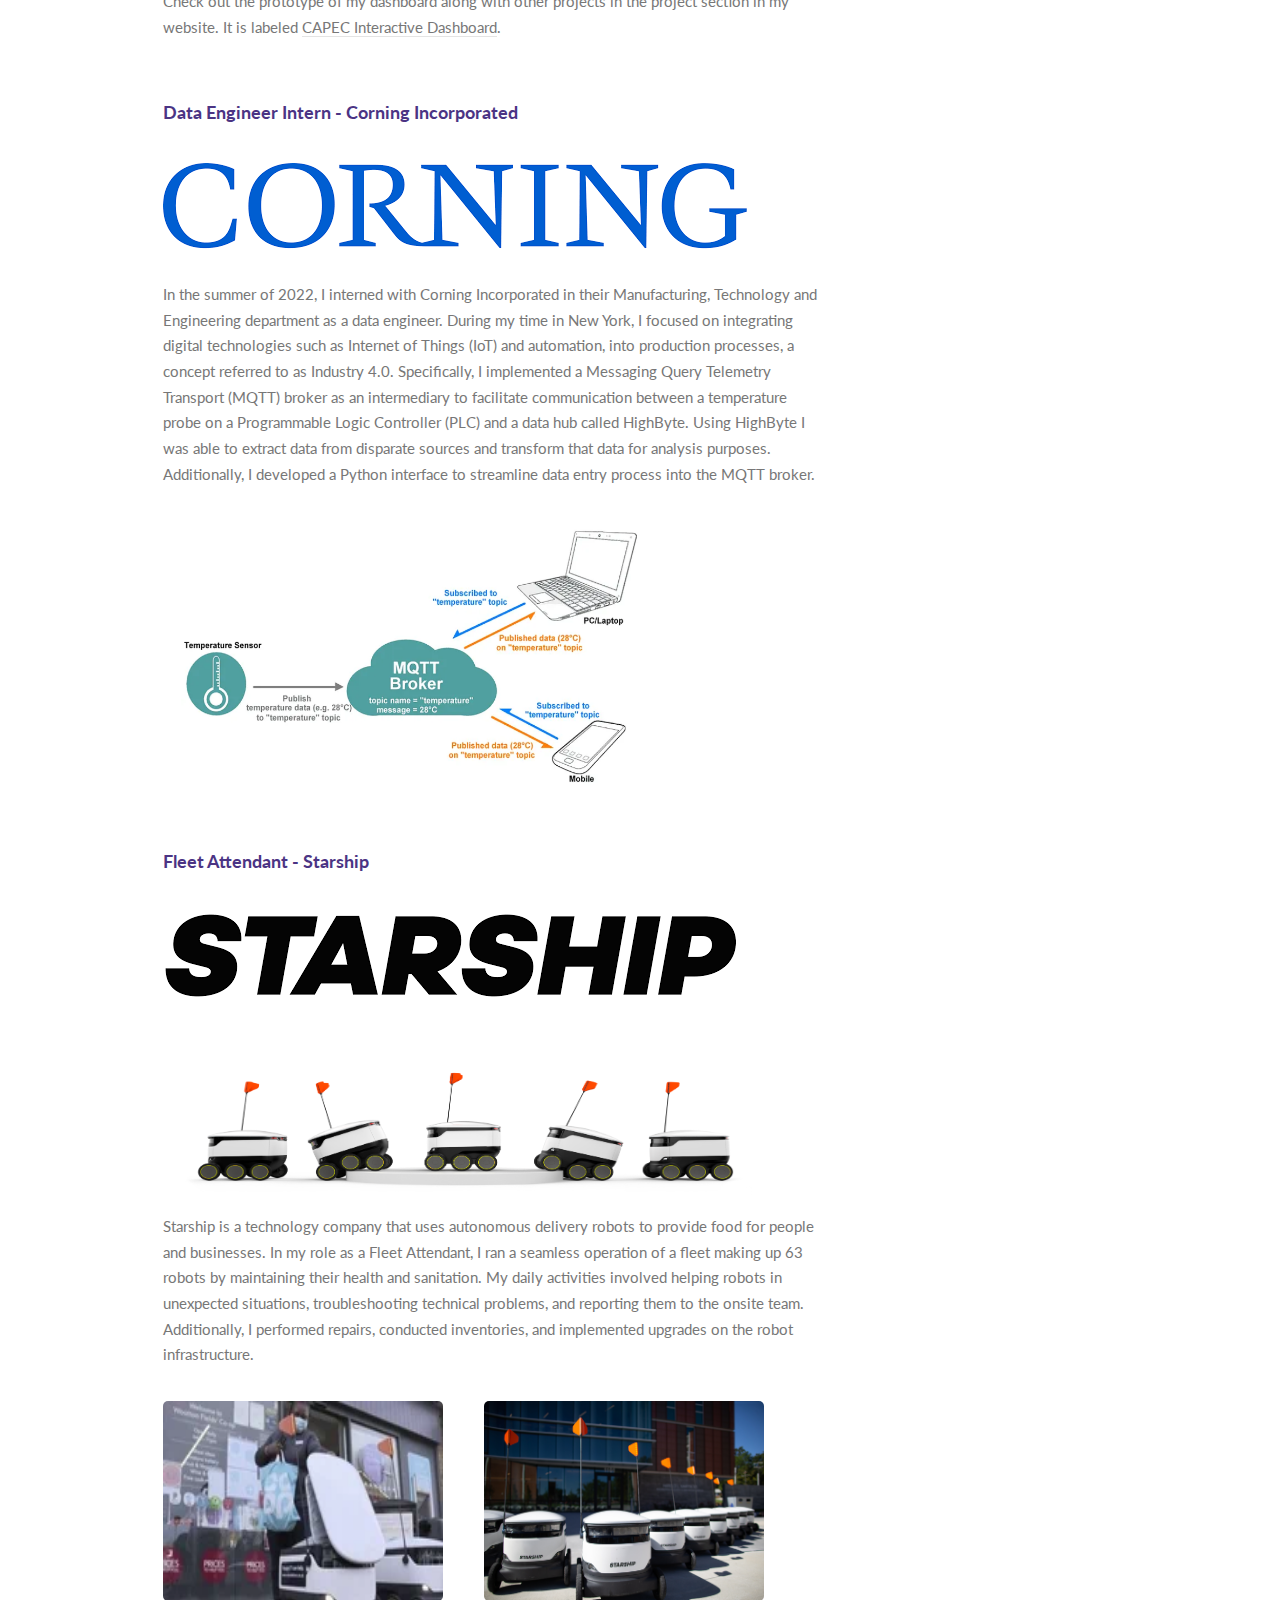
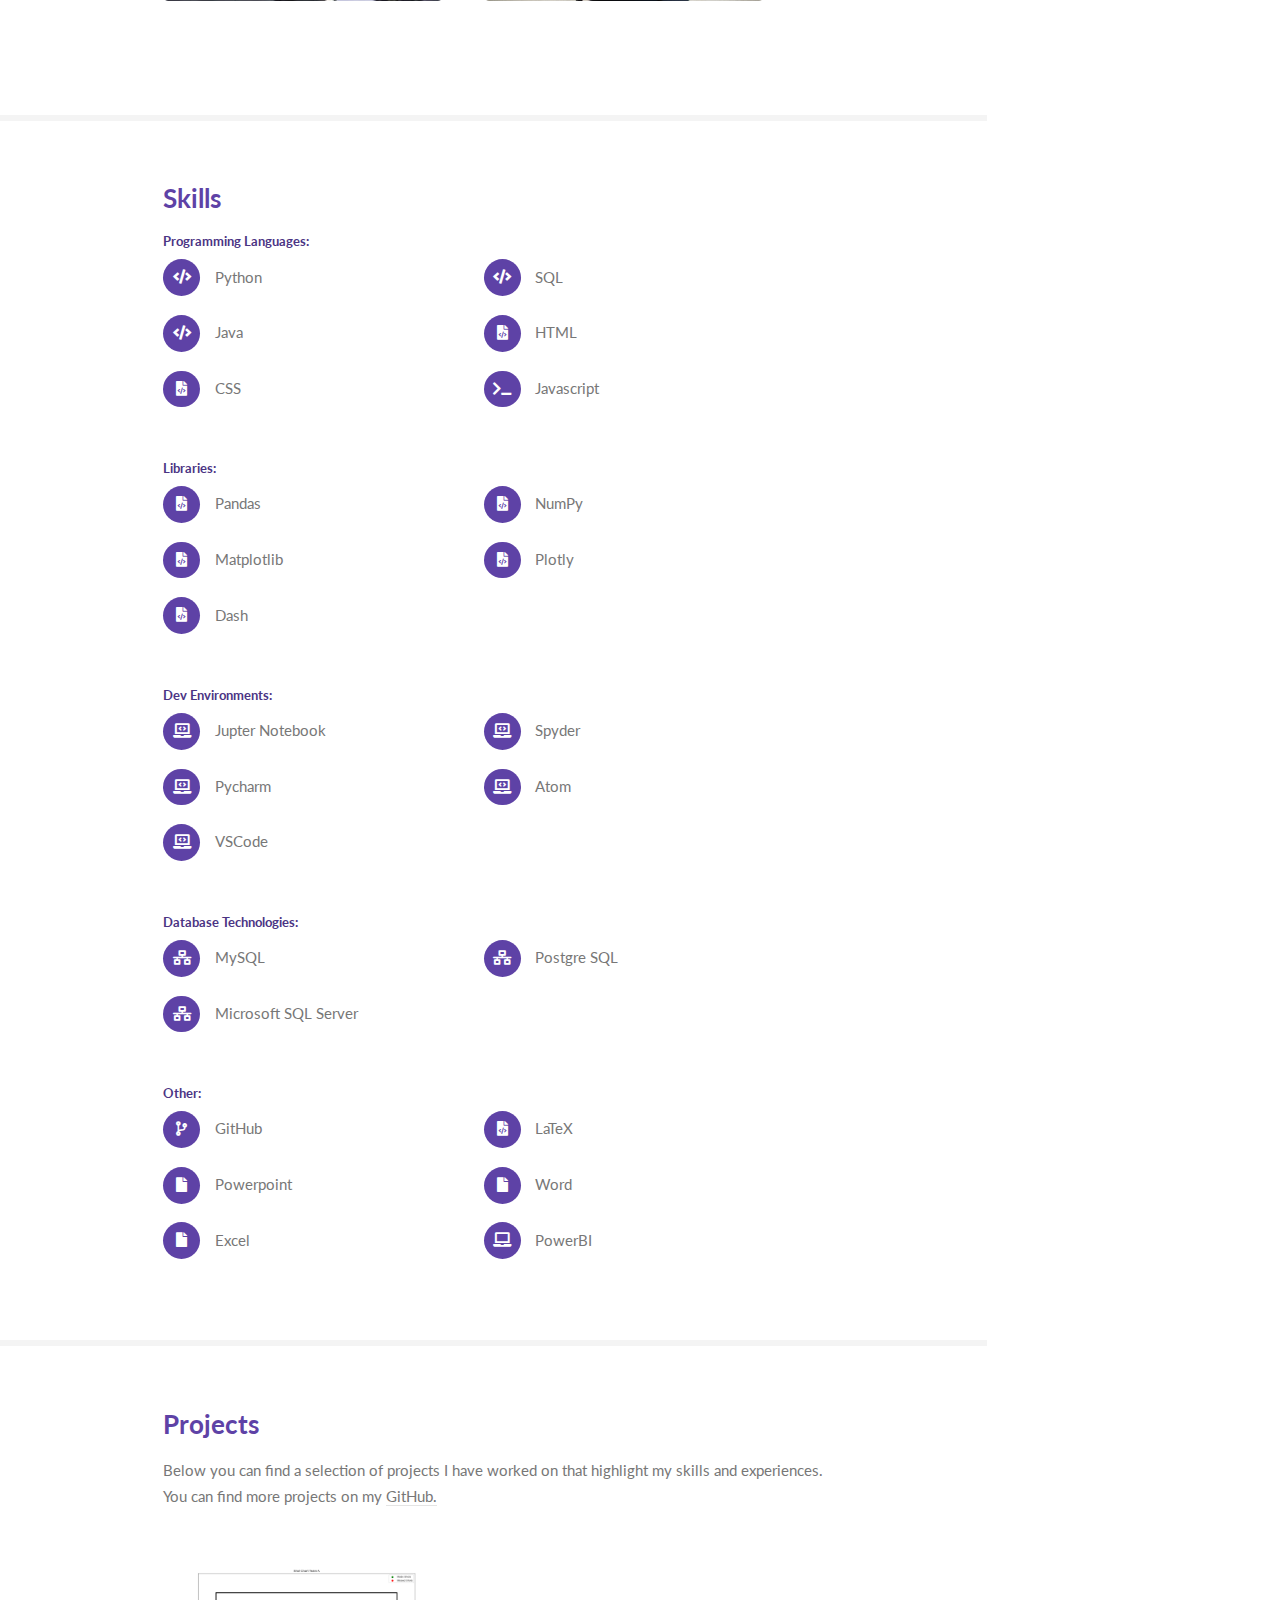
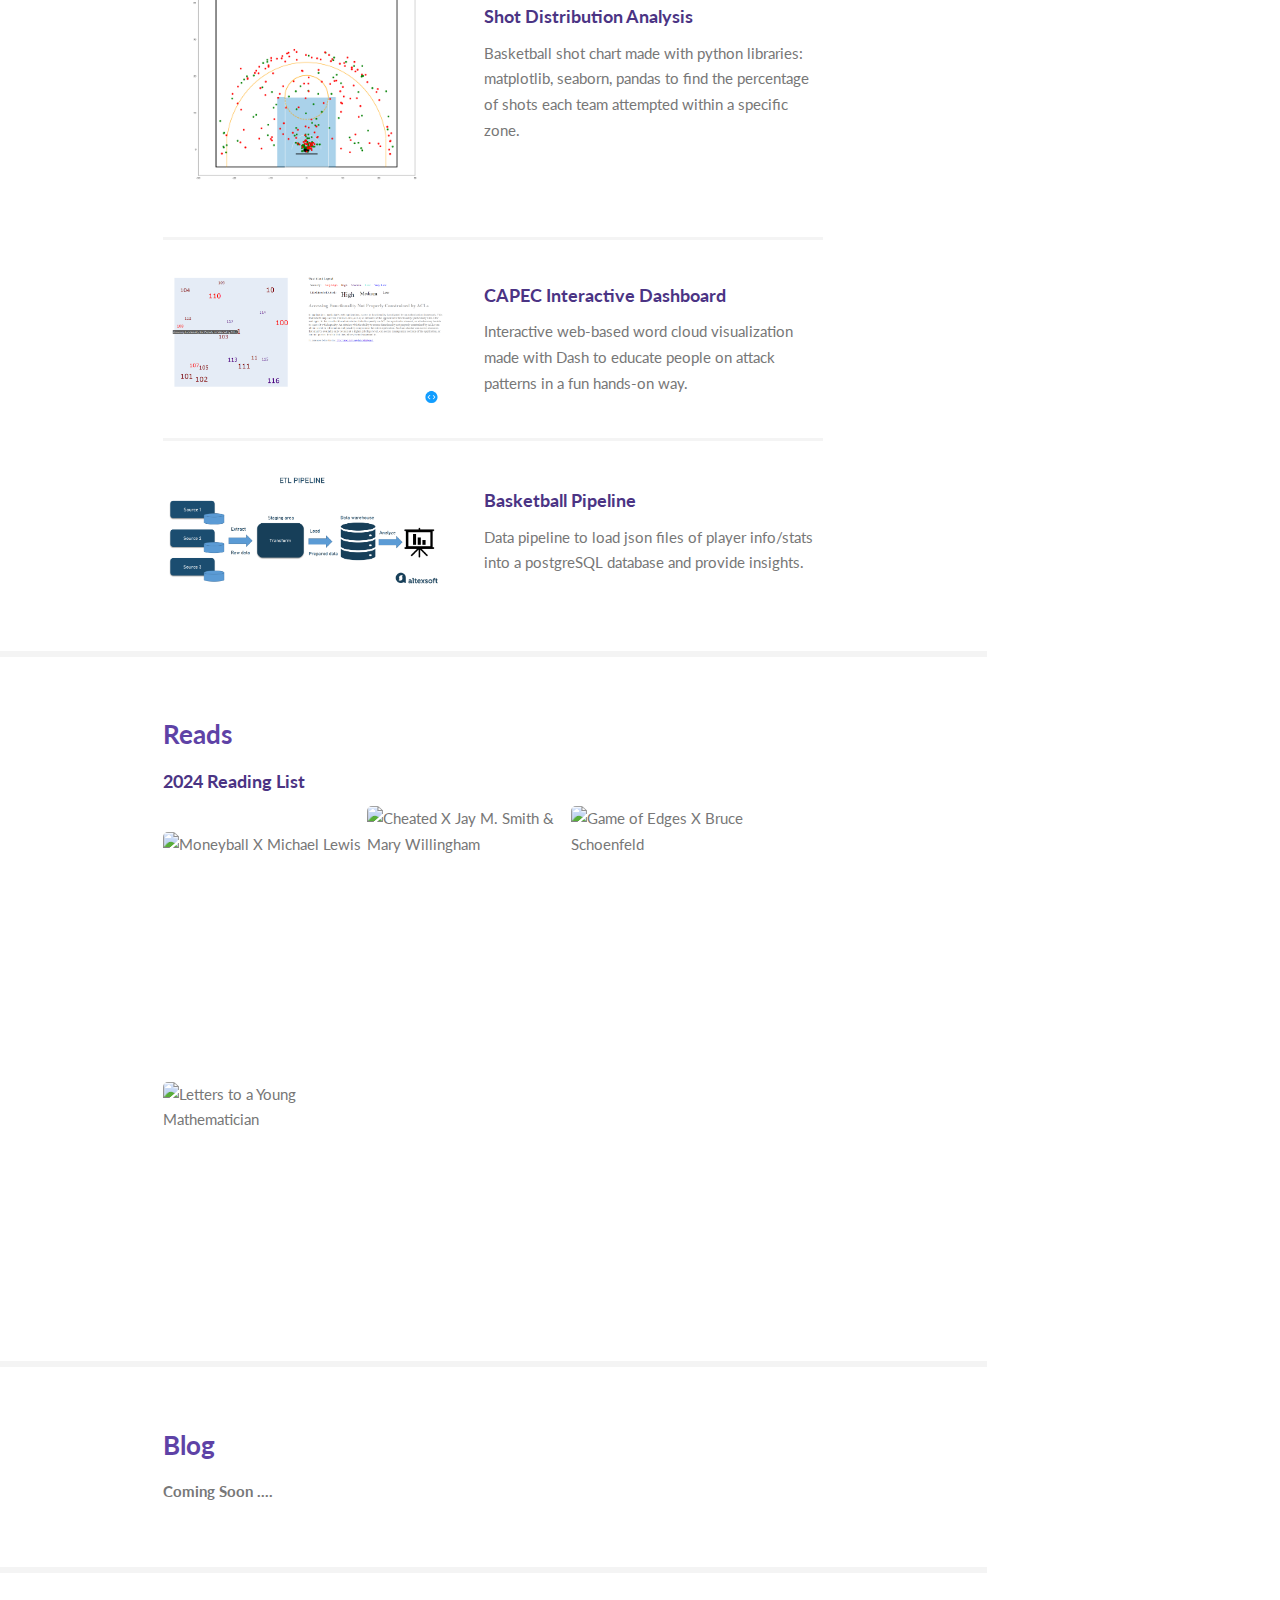
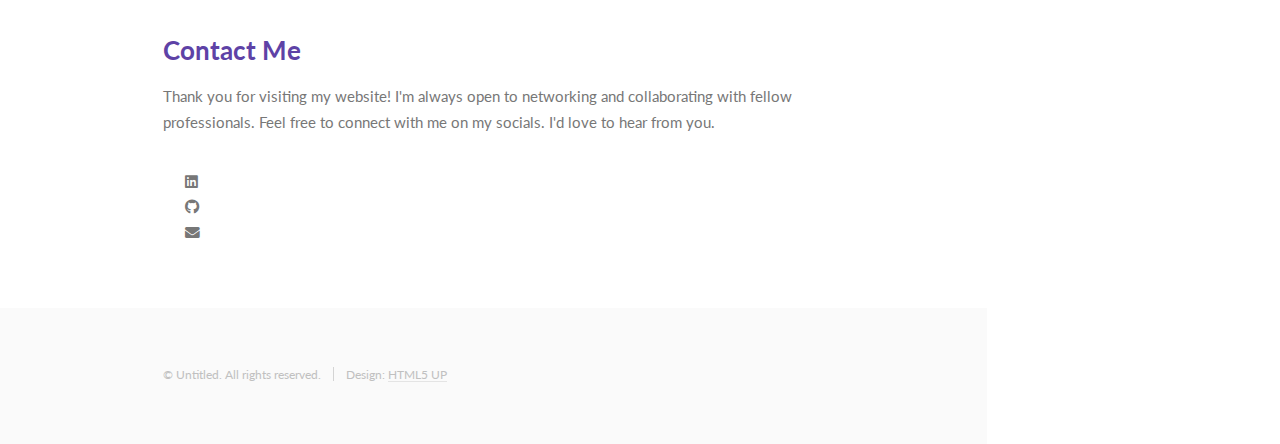
==== commit 97a39a5e: "Update index.html" ====
--- a/index.html
+++ b/index.html
@@ -282,7 +282,7 @@
 									<p>Thank you for visiting my website! I'm always open to networking and collaborating with fellow professionals. Feel free to connect with me on my socials. I'd love to hear from you.</p>
 									<ul class="contact-icons">
 						<li><a href="https://www.linkedin.com/in/taylor-headen-b6b1b6260" class="icon brands fa-linkedin"></a></li>
-						<li><a href="https://github.com/IceeCodee" class="icon brands fa-github">/a></li>
+						<li><a href="https://github.com/IceeCodee" class="icon brands fa-github"></a></li>
 						<li><a href="mailto:taylor21headen@gmail.com" class="icon solid fa-envelope"></a></li>
 					</ul>
 									<!--
--- a/assets/css/main.css
+++ b/assets/css/main.css
@@ -238,6 +238,9 @@
 
 	.align-right {
 		text-align: right;
+	}
+	.contact-icons{
+		list-style-type: none;
 	}
 
 /* Row */
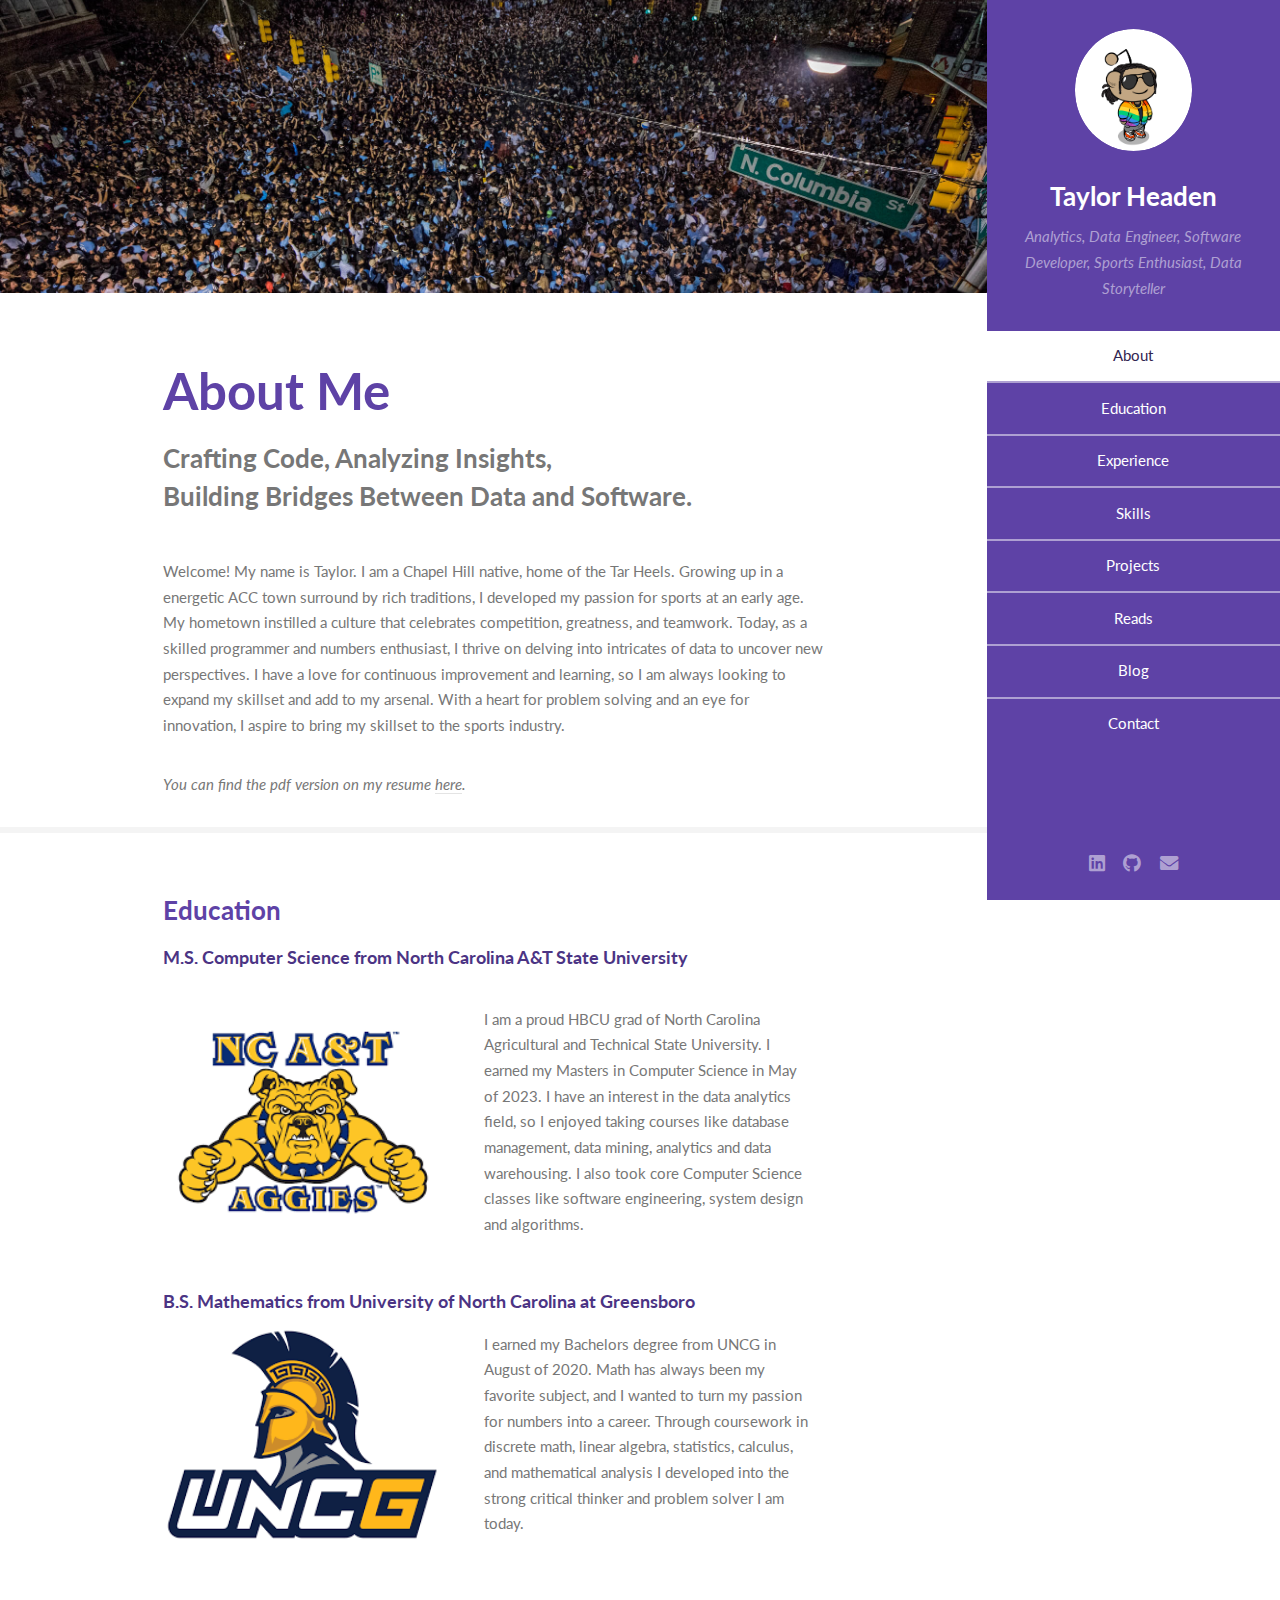
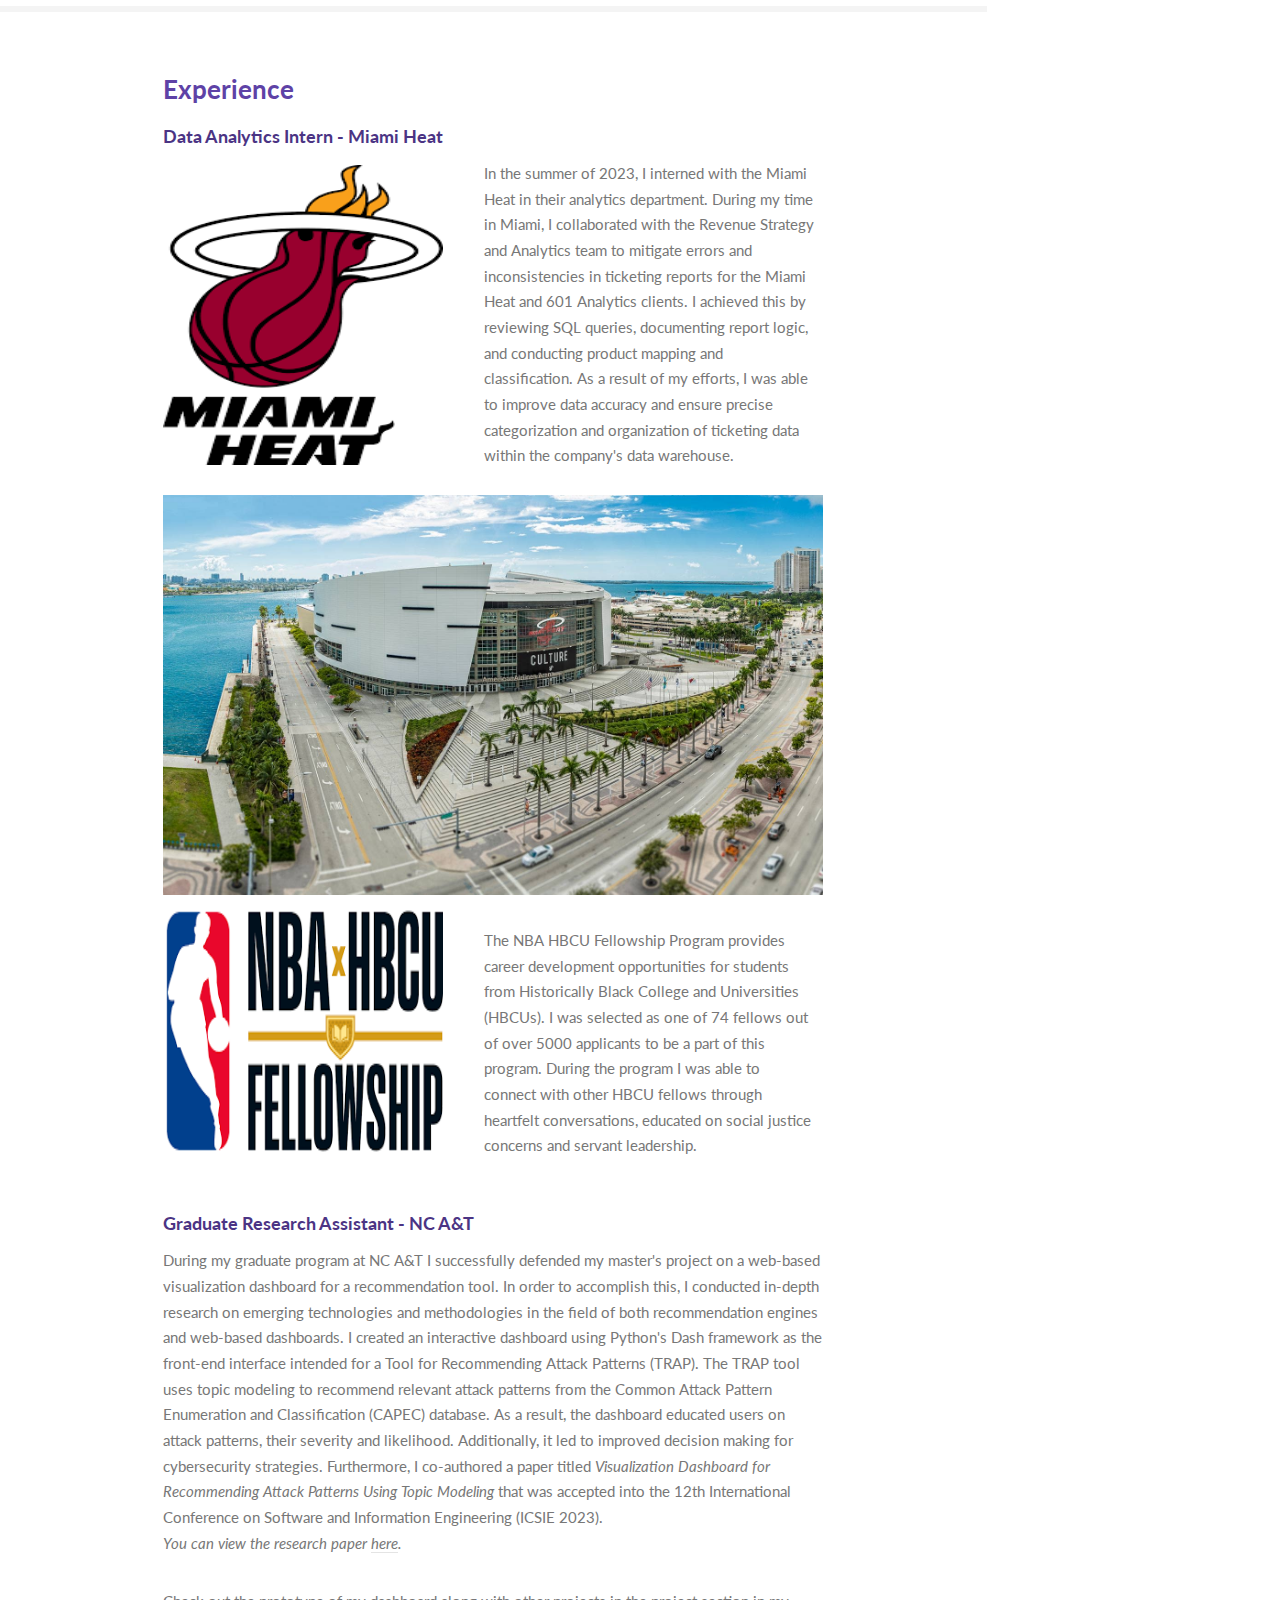
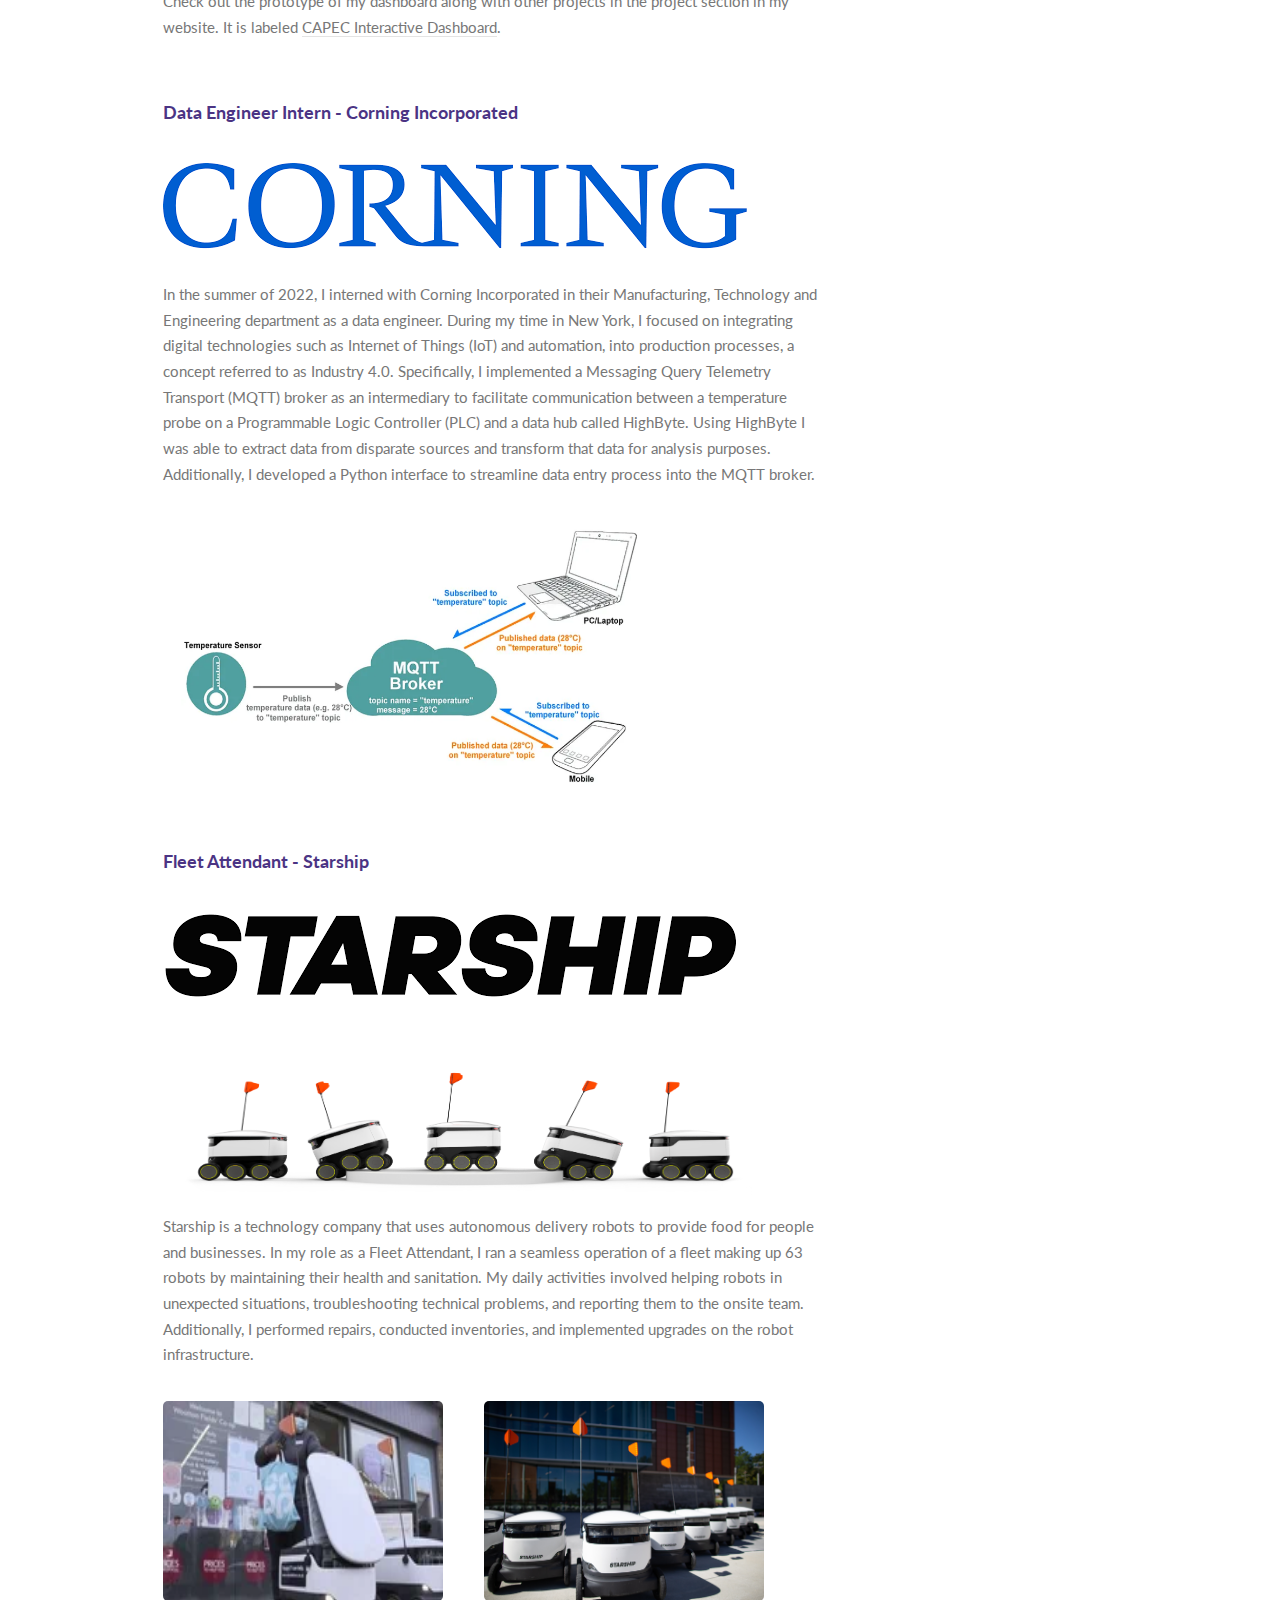
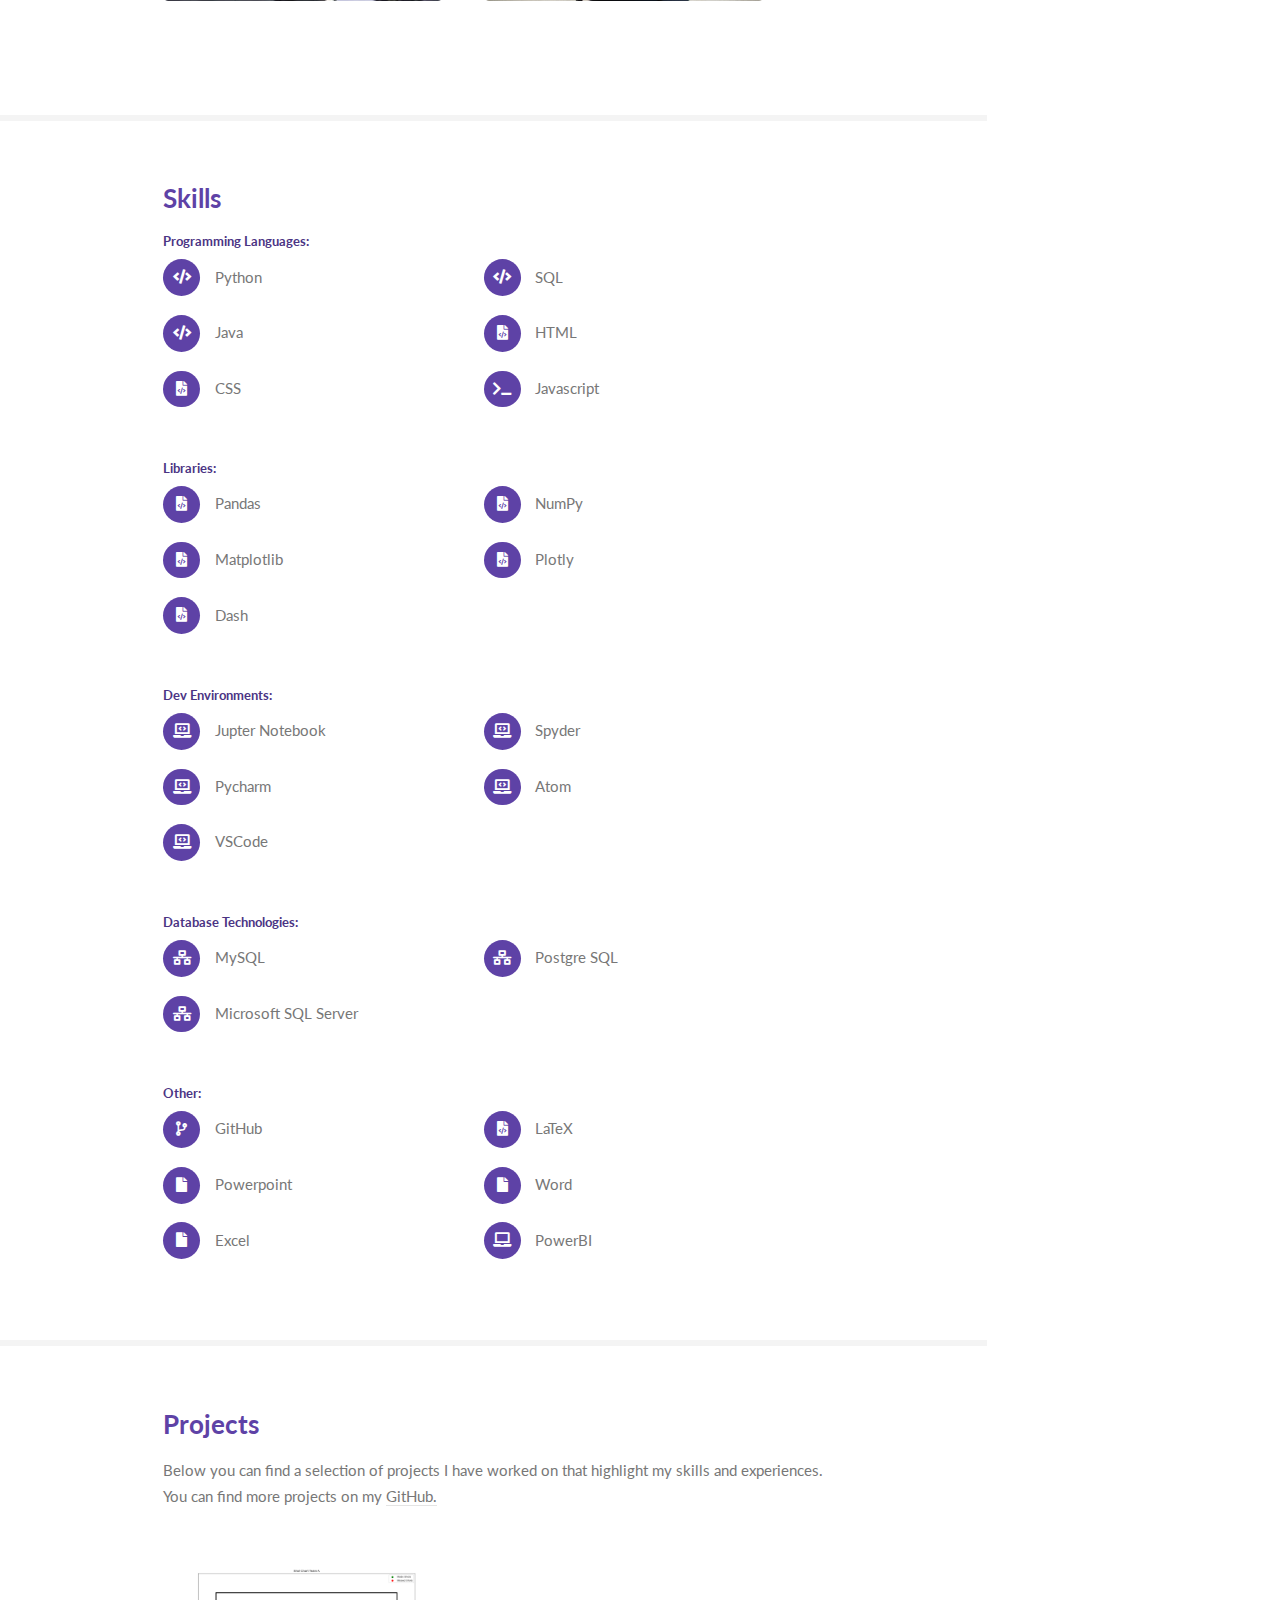
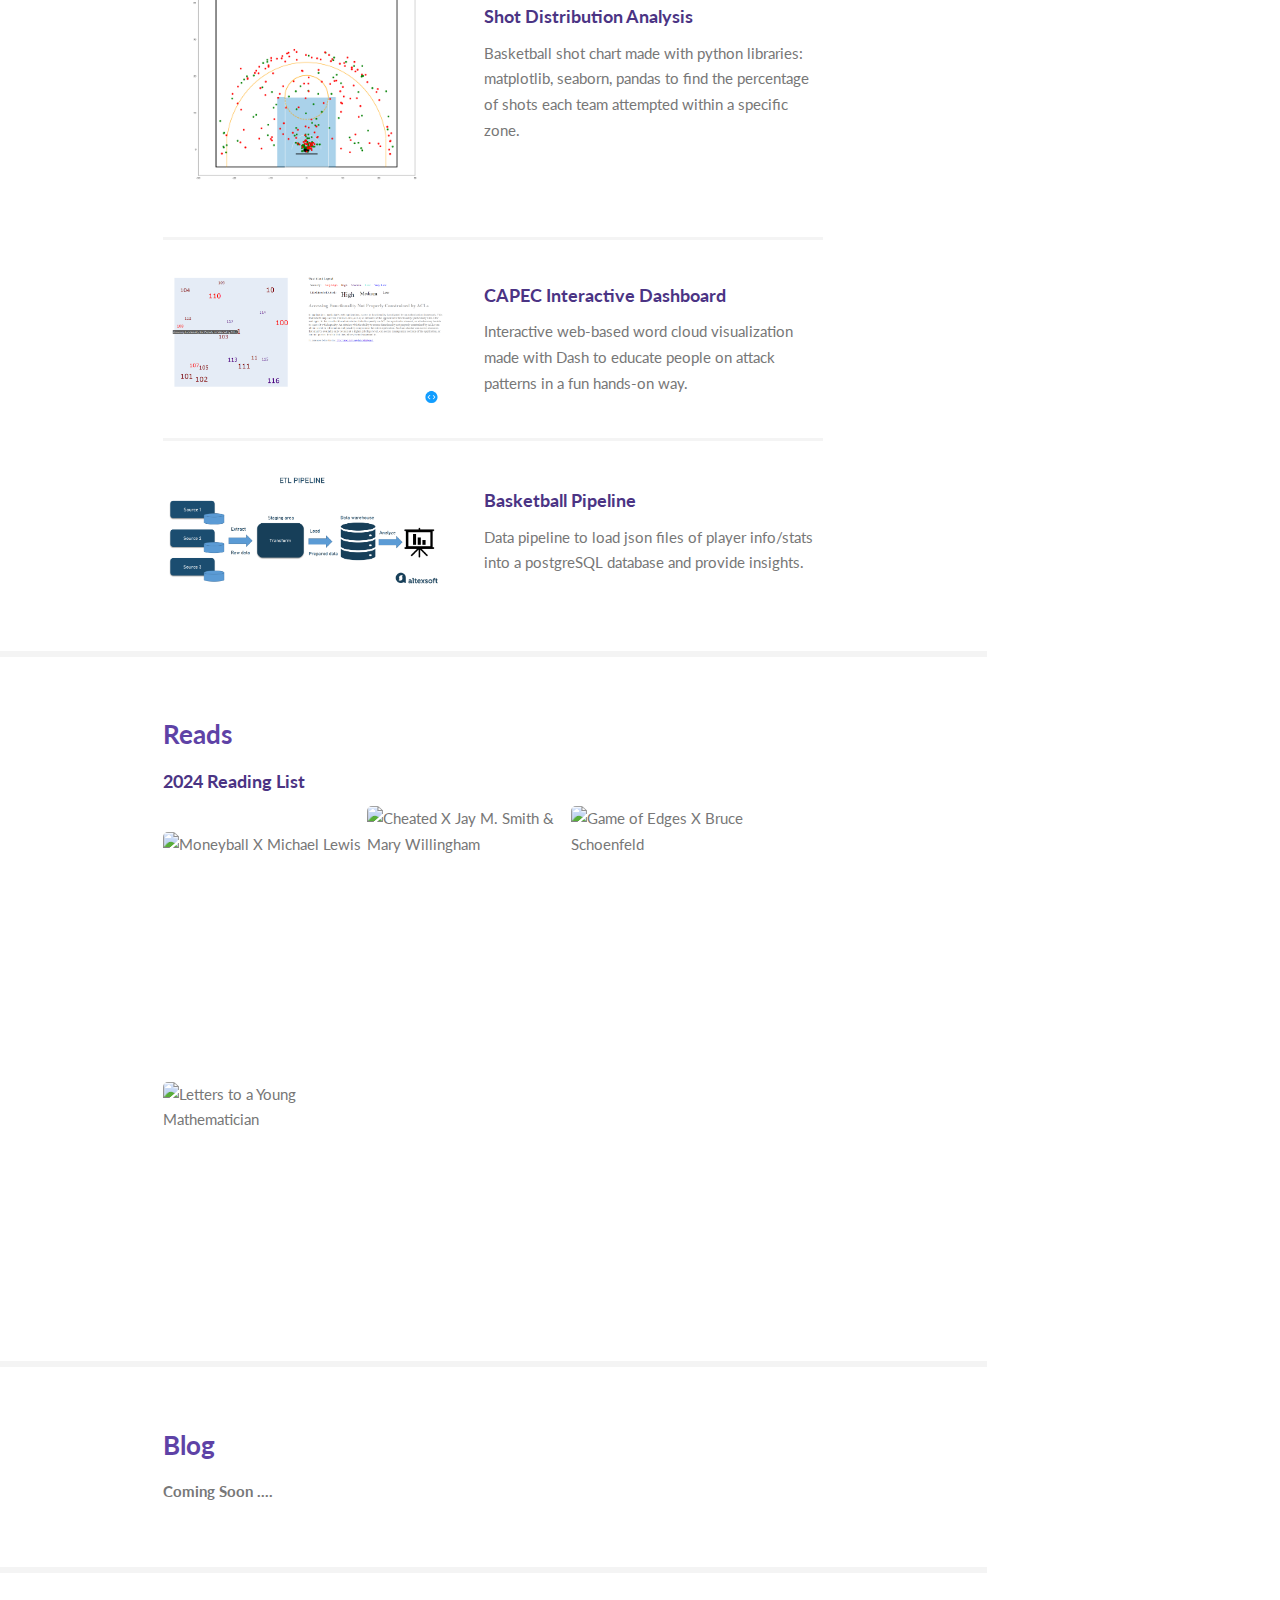
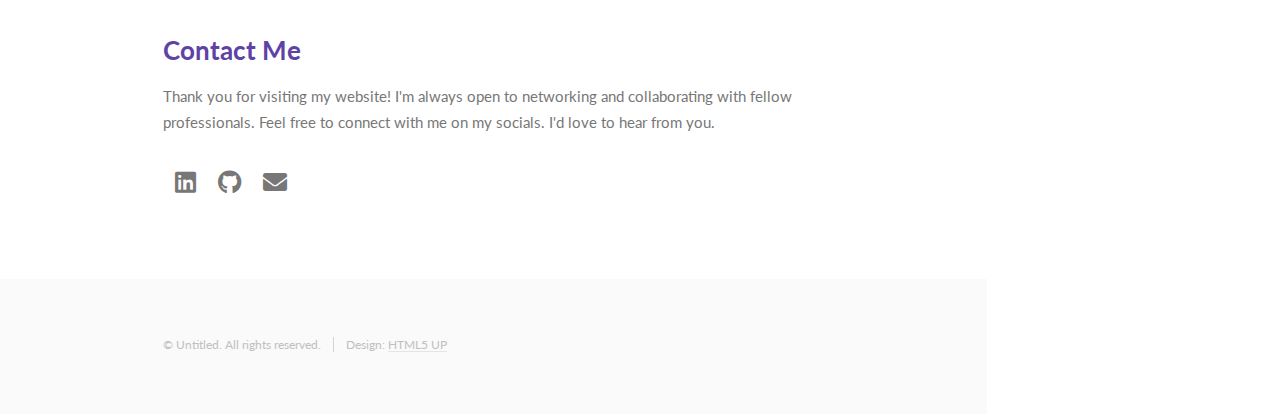
==== commit 69829b5f: "Update index.html" ====
--- a/index.html
+++ b/index.html
@@ -72,7 +72,7 @@
 										new perspectives. I have a love for continuous improvement and learning, so I am always looking to expand my skillset and add to my arsenal.
 										With a heart for problem solving and an eye for innovation, I aspire to bring my skillset to the sports industry.
 									</p>
-									<i>You can find the pdf version on  my resume <a href='images/resume-12.23.pdf' target="_blank">here</a>.</i>
+									<i>You can find the pdf version on  my resume <a href='images/resume-6.24.pdf' target="_blank">here</a>.</i>
 								</div>
 							</section>
 
--- a/assets/css/main.css
+++ b/assets/css/main.css
@@ -240,7 +240,11 @@
 		text-align: right;
 	}
 	.contact-icons{
-		list-style-type: none;
+		list-style: none;
+		display: flex;
+		font-size: x-large;
+		gap: 10px;
+		padding-left: 0%;
 	}
 
 /* Row */
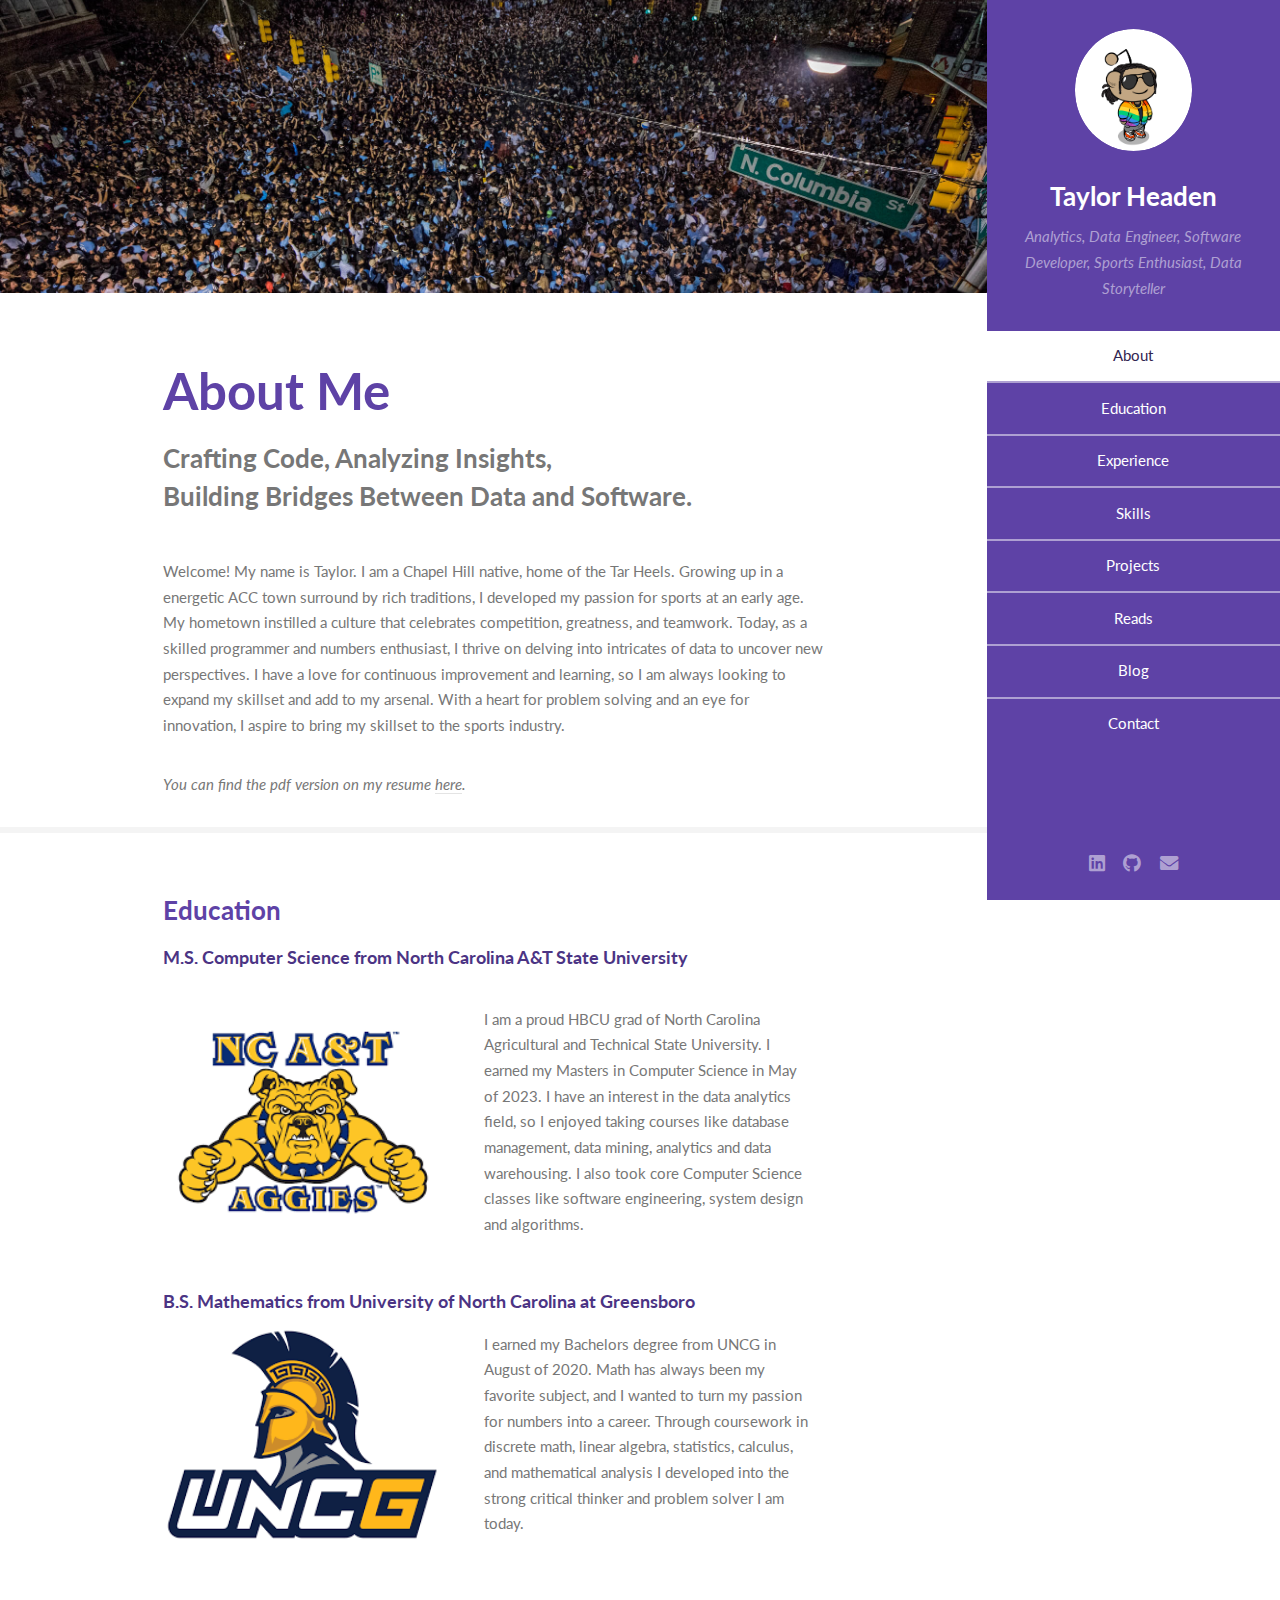
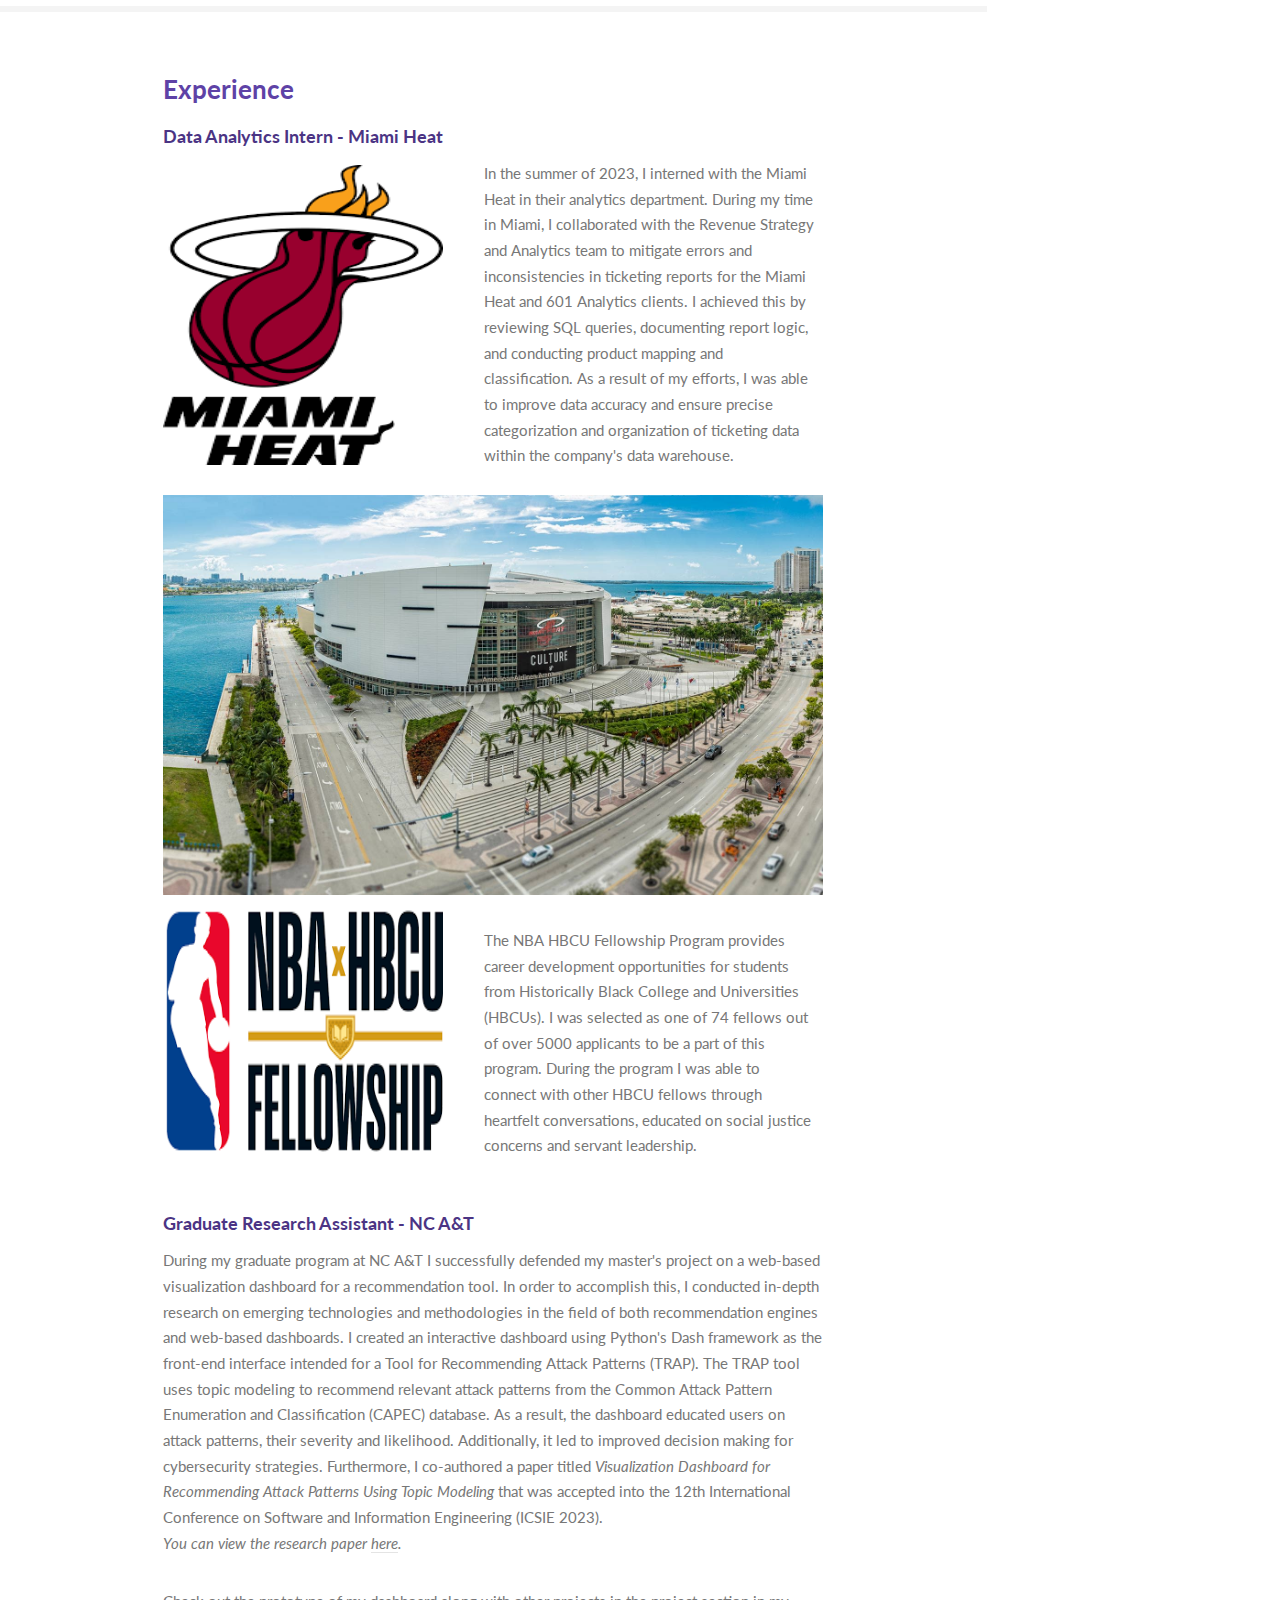
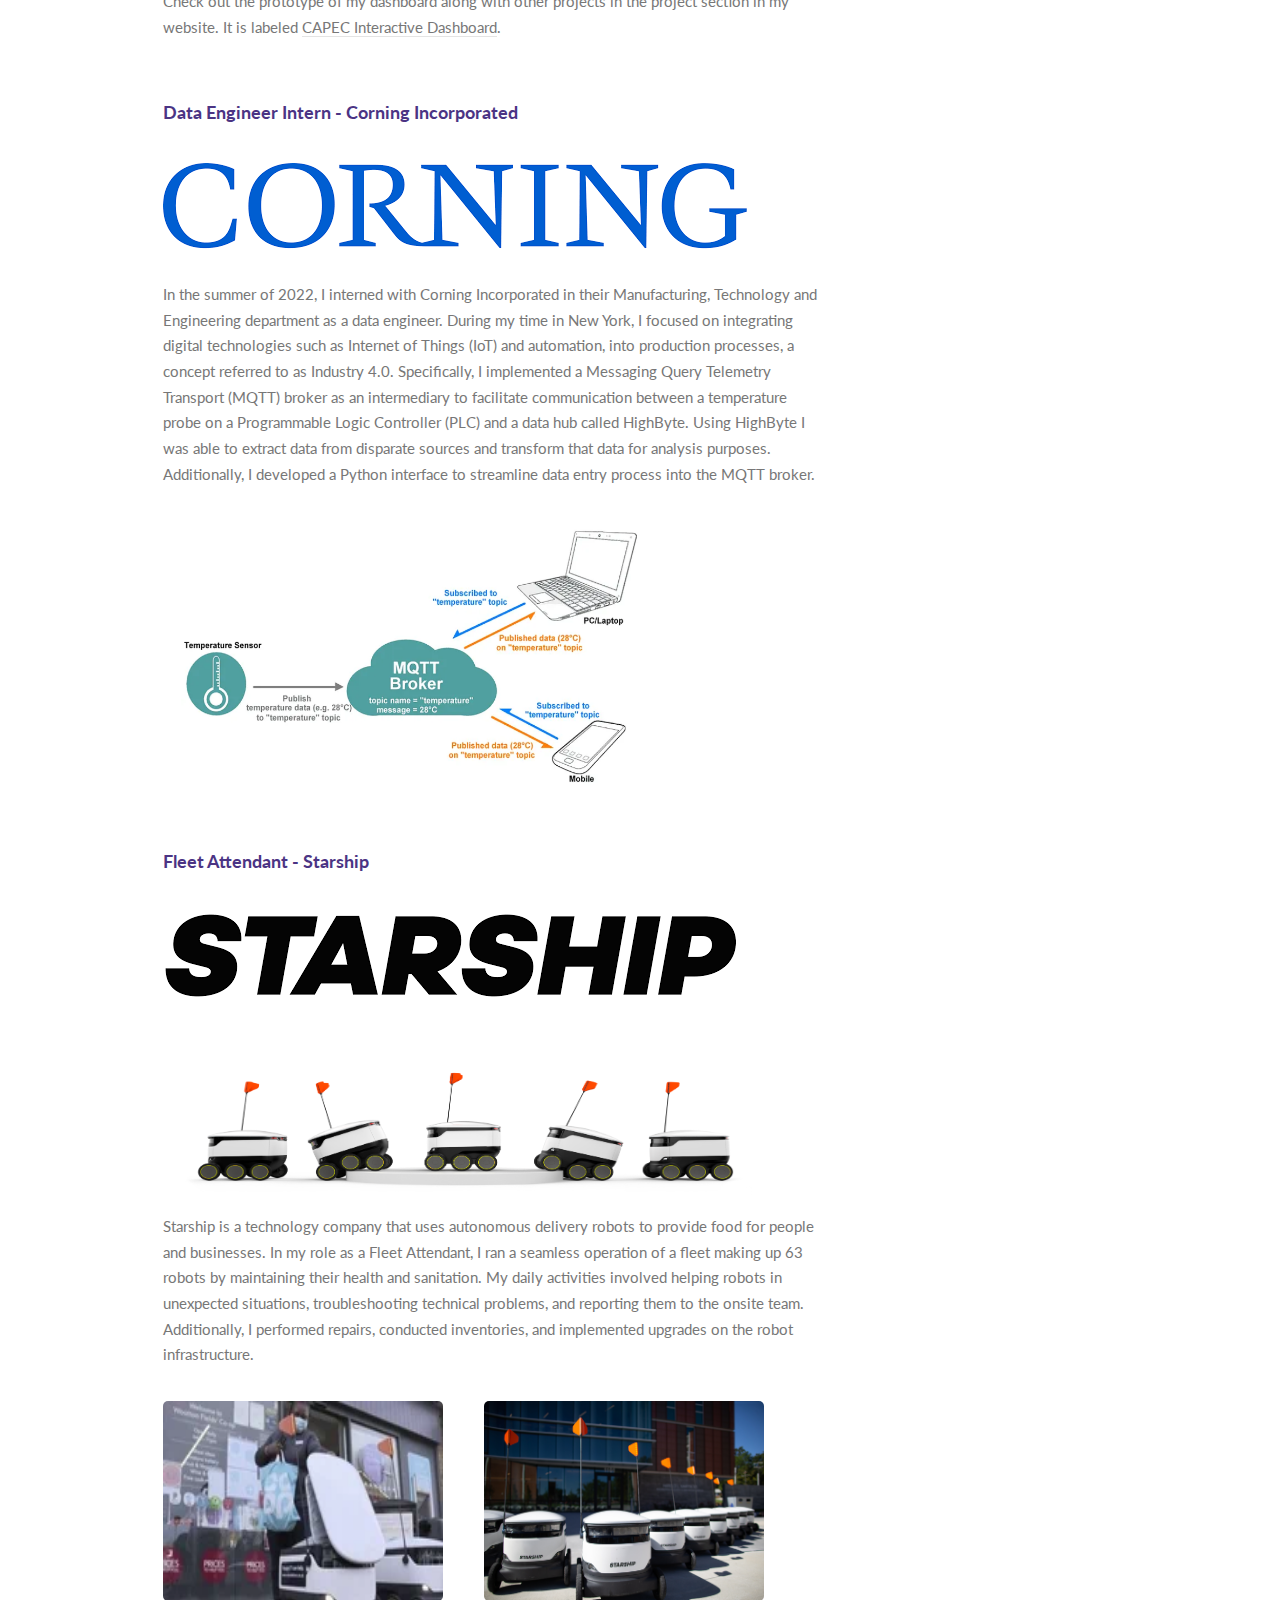
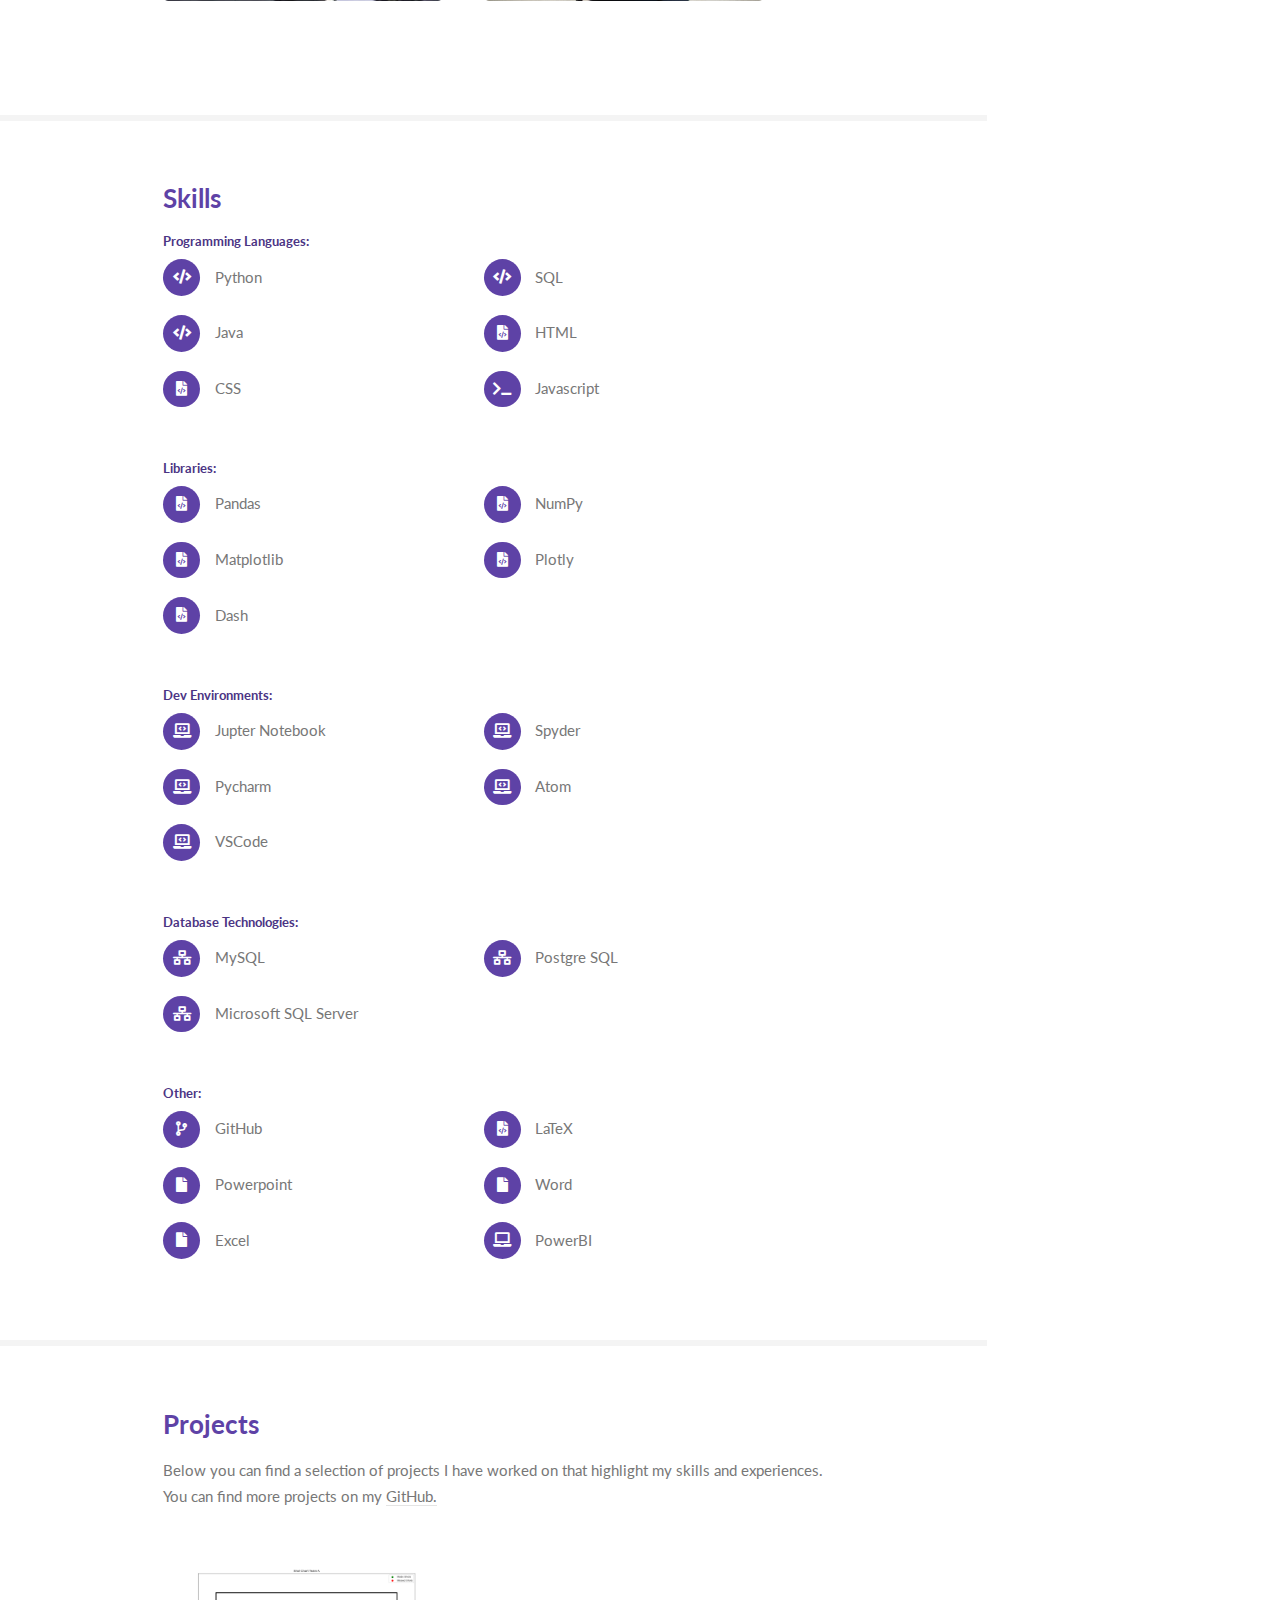
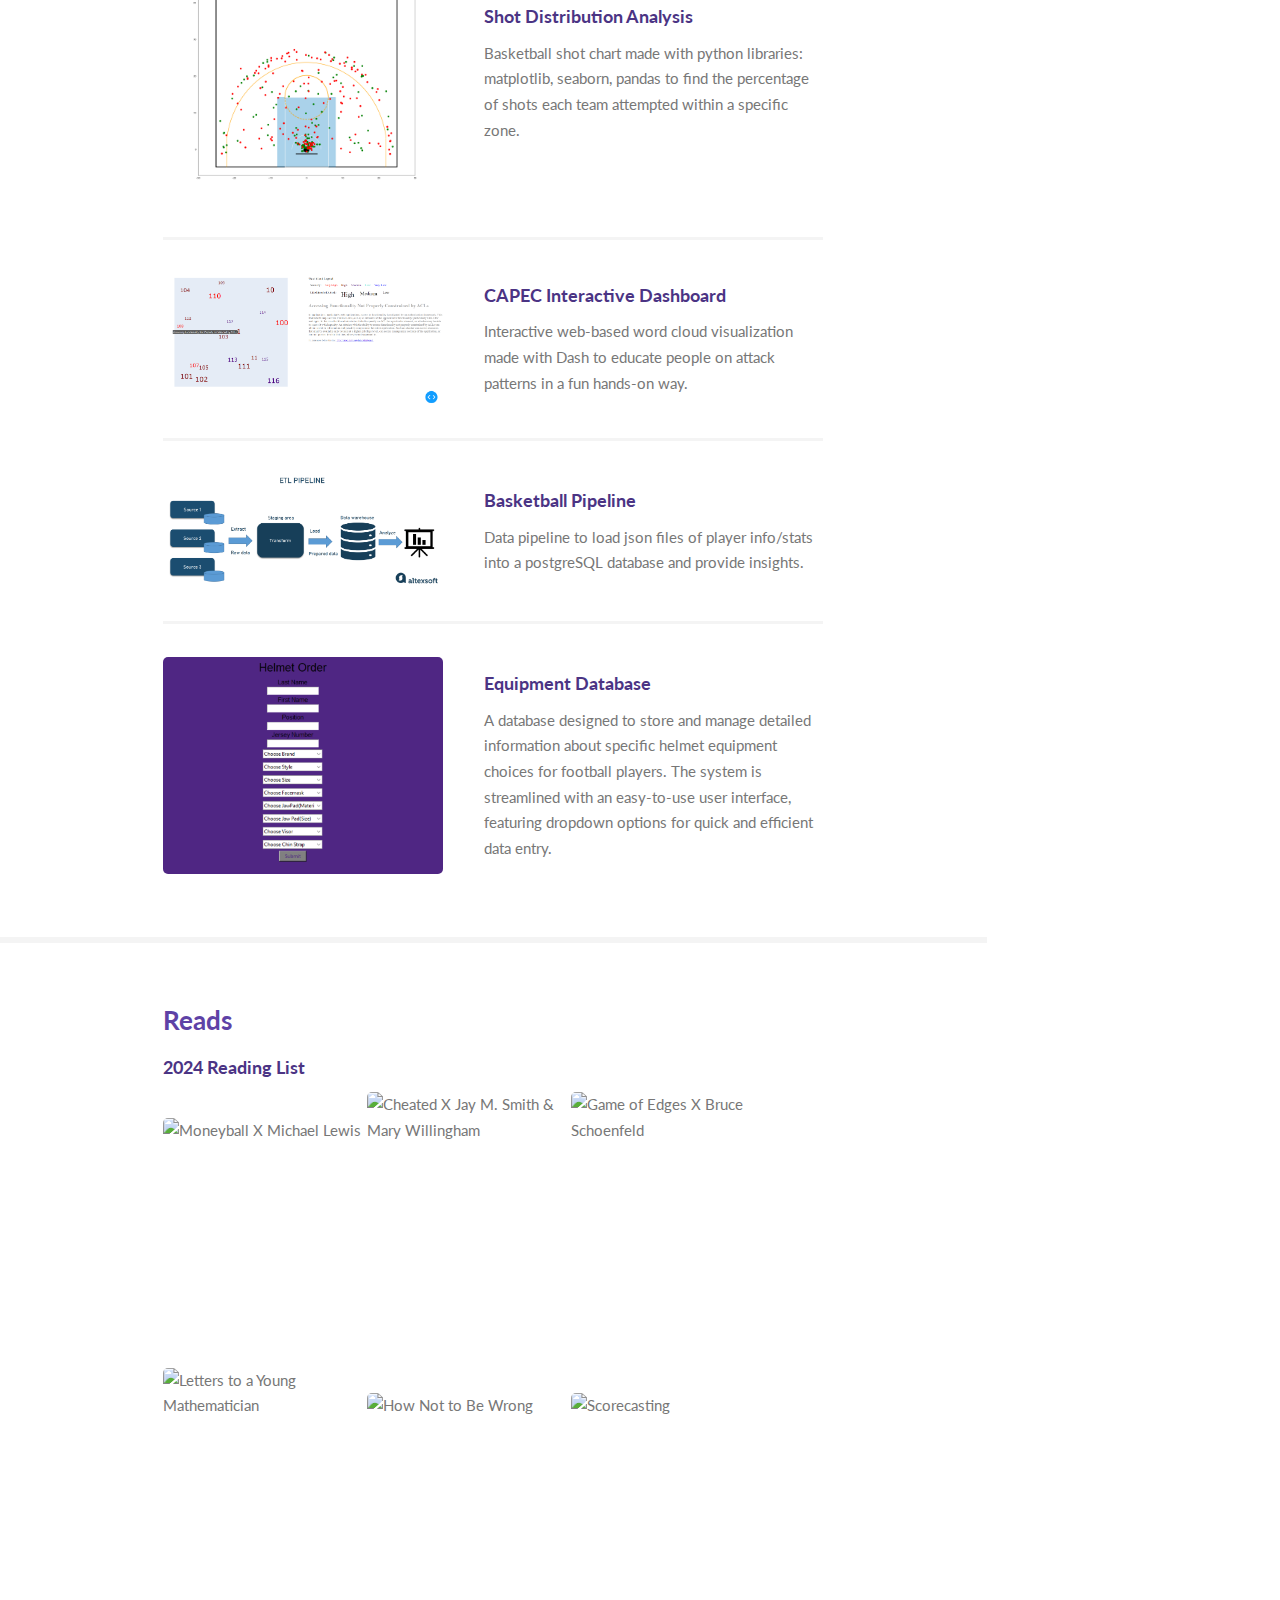
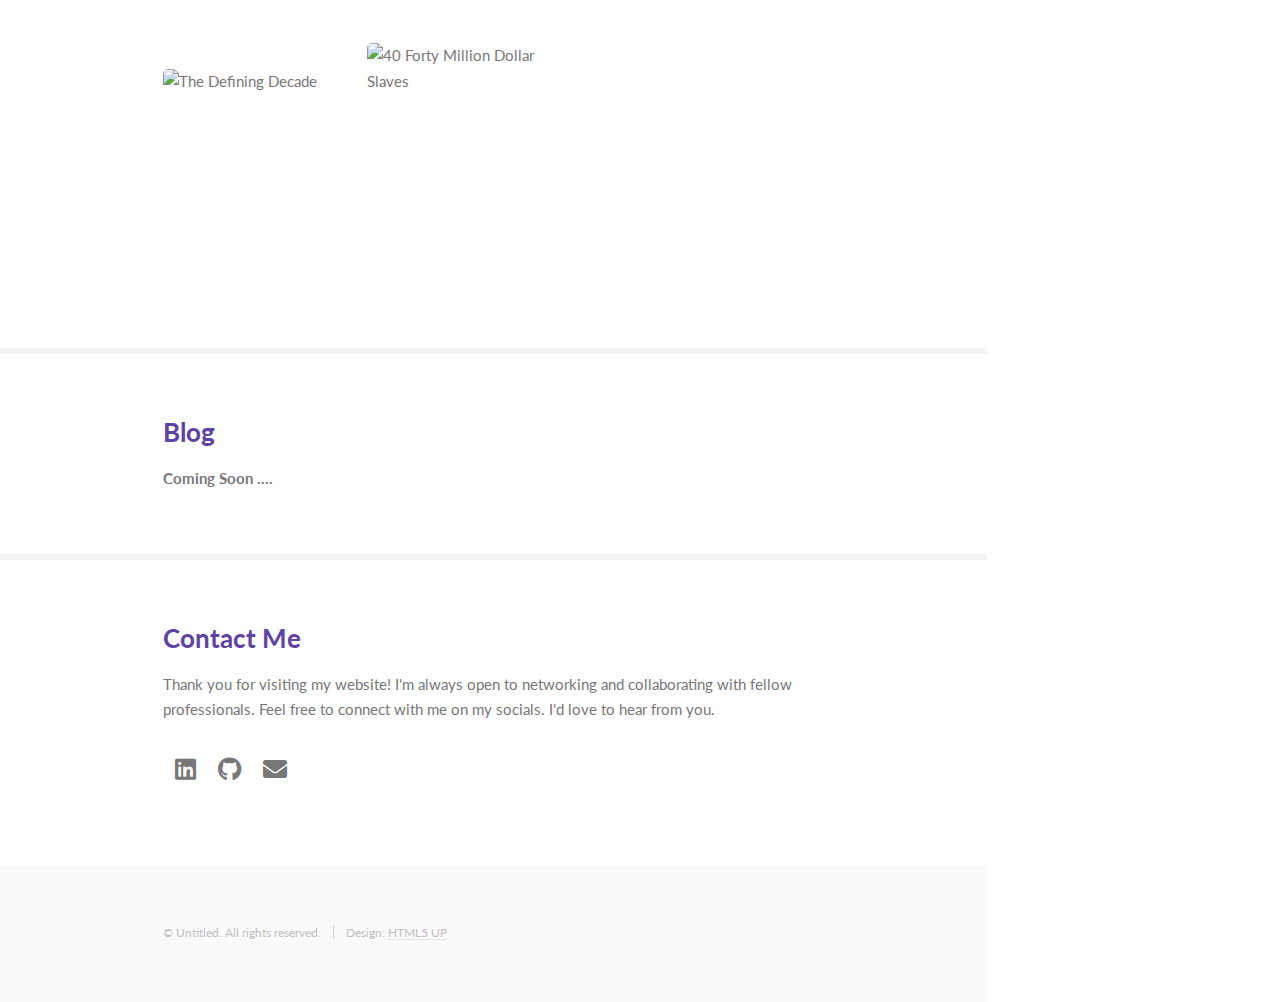
==== commit c5bfeb31: "update website" ====
--- a/index.html
+++ b/index.html
@@ -251,6 +251,13 @@
 												<p>Data pipeline to load json files of player info/stats into a postgreSQL database and provide insights.</p>
 											</div>
 										</article>
+										<article>
+											<a href="https://github.com/IceeCodee/EquipmentDatabase/tree/main" target="_blank" class="image"><img src="images/GUI.png" alt=""/></a>
+											<div class="inner">
+												<h4>Equipment Database</h4>
+												<p>A database designed to store and manage detailed information about specific helmet equipment choices for football players. The system is streamlined with an easy-to-use user interface, featuring dropdown options for quick and efficient data entry.</p>
+											</div>
+										</article>
 									</div>
 								</div>
 							</section>
@@ -264,6 +271,10 @@
 						      <a class= 'image' href="https://www.goodreads.com/book/show/24453951-cheated" target="_blank"><img src='https://images-na.ssl-images-amazon.com/images/S/compressed.photo.goodreads.com/books/1422320522i/24453951.jpg' alt='Cheated X Jay M. Smith & Mary Willingham' height='250' width='200'></a>
 						      <a class= 'image' href="https://www.goodreads.com/book/show/62585960-game-of-edges?from_search=true&from_srp=true&qid=3BJPrVYshh&rank=1" target="_blank"><img src="https://images-na.ssl-images-amazon.com/images/S/compressed.photo.goodreads.com/books/1679715824i/62585960.jpg" alt='Game of Edges X Bruce Schoenfeld' height='250' width='200'></a>
 						      <a class= 'image' href="https://www.goodreads.com/book/show/537480.Letters_to_a_Young_Mathematician?ref=nav_sb_noss_l_21" target="_blank"><img src='https://images-na.ssl-images-amazon.com/images/S/compressed.photo.goodreads.com/books/1434274111i/537480.jpg' alt='Letters to a Young Mathematician' height='250' width='200'></a>
+							  <a class="image" href = "https://www.goodreads.com/book/show/18693884-how-not-to-be-wrong?from_search=true&from_srp=true&qid=WpStnf6MjZ&rank=1" target="_blank"><img src="https://images-na.ssl-images-amazon.com/images/S/compressed.photo.goodreads.com/books/1387726285i/18693884.jpg" alt="How Not to Be Wrong" height="250" width="200"></a>
+							  <a class="image" href="https://www.goodreads.com/book/show/9379180-scorecasting?from_search=true&from_srp=true&qid=dTxMY7lXG3&rank=1" target="_blank"><img src="https://images-na.ssl-images-amazon.com/images/S/compressed.photo.goodreads.com/books/1320444069i/9379180.jpg" alt="Scorecasting" height="250" width="200"></a>
+							  <a class="image" href="https://www.goodreads.com/book/show/40603783-the-defining-decade?ac=1&from_search=true&qid=GRL7aZTDPH&rank=1" target="_blank"><img src="https://images-na.ssl-images-amazon.com/images/S/compressed.photo.goodreads.com/books/1529594243i/40603783.jpg" alt="The Defining Decade" height="250" width="200"></a>
+							  <a class="image" href="https://www.goodreads.com/book/show/178459.Forty_Million_Dollar_Slaves?from_search=true&from_srp=true&qid=DjNSd2RvkS&rank=1" target="_blank"><img src="https://images-na.ssl-images-amazon.com/images/S/compressed.photo.goodreads.com/books/1387699889i/178459.jpg" alt="40 Forty Million Dollar Slaves" height="250" width="200"></a>
 								</div>
 							</section>
 
@@ -284,22 +295,9 @@
 						<li><a href="https://www.linkedin.com/in/taylor-headen-b6b1b6260" class="icon brands fa-linkedin"></a></li>
 						<li><a href="https://github.com/IceeCodee" class="icon brands fa-github"></a></li>
 						<li><a href="mailto:taylor21headen@gmail.com" class="icon solid fa-envelope"></a></li>
+						<!-- <li><a href="https://medium.com/@taylor21headen"><i class="fab fa-medium"></i></a></li> -->
 					</ul>
-									<!--
-									<form method="post" action="#">
-										<div class="row gtr-uniform">
-											<div class="col-6 col-12-xsmall"><input type="text" name="name" id="name" placeholder="Name" /></div>
-											<div class="col-6 col-12-xsmall"><input type="email" name="email" id="email" placeholder="Email" /></div>
-											<div class="col-12"><input type="text" name="subject" id="subject" placeholder="Subject" /></div>
-											<div class="col-12"><textarea name="message" id="message" placeholder="Message" rows="6"></textarea></div>
-											<div class="col-12">
-												<ul class="actions">
-													<li><input type="submit" class="primary" value="Send Message" /></li>
-													<li><input type="reset" value="Reset Form" /></li> 
-												</ul>
-											</div>
-										</div>
-									</form> -->
+									
 								</div>
 							</section>
 
